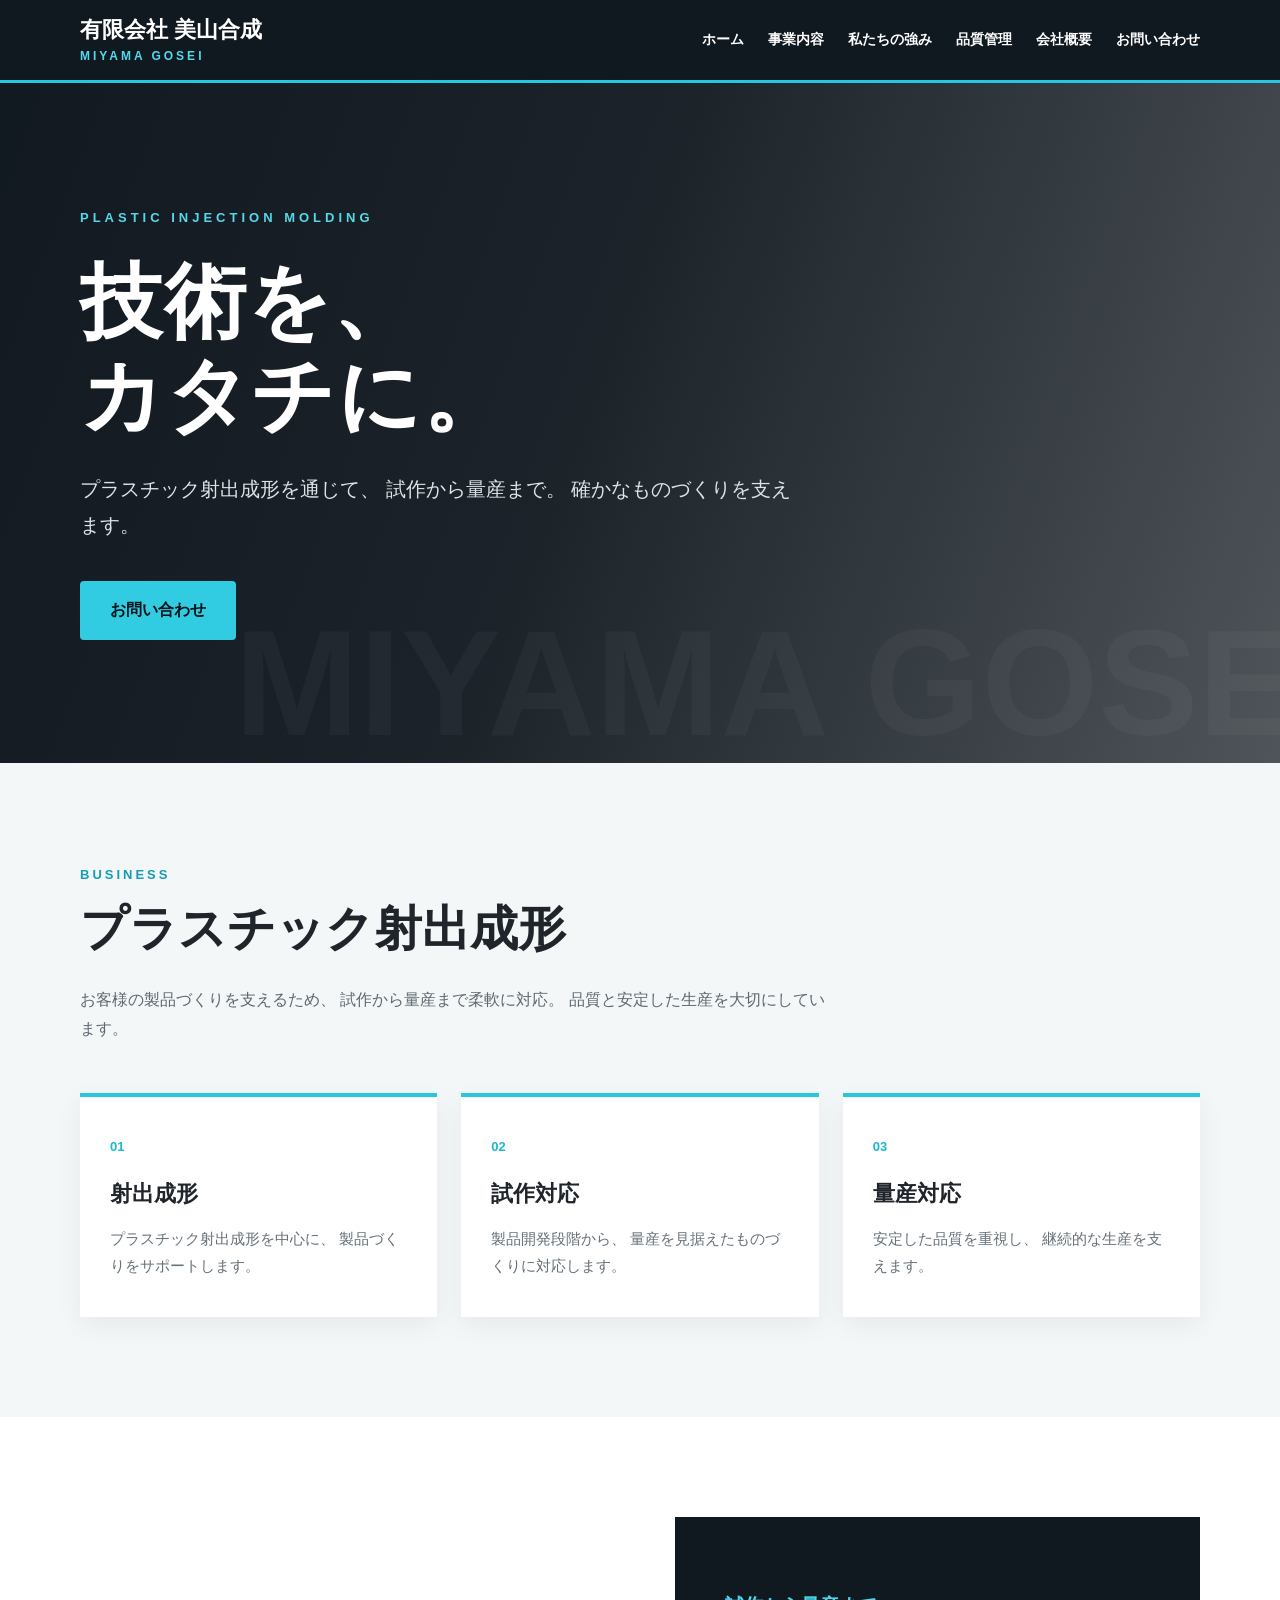
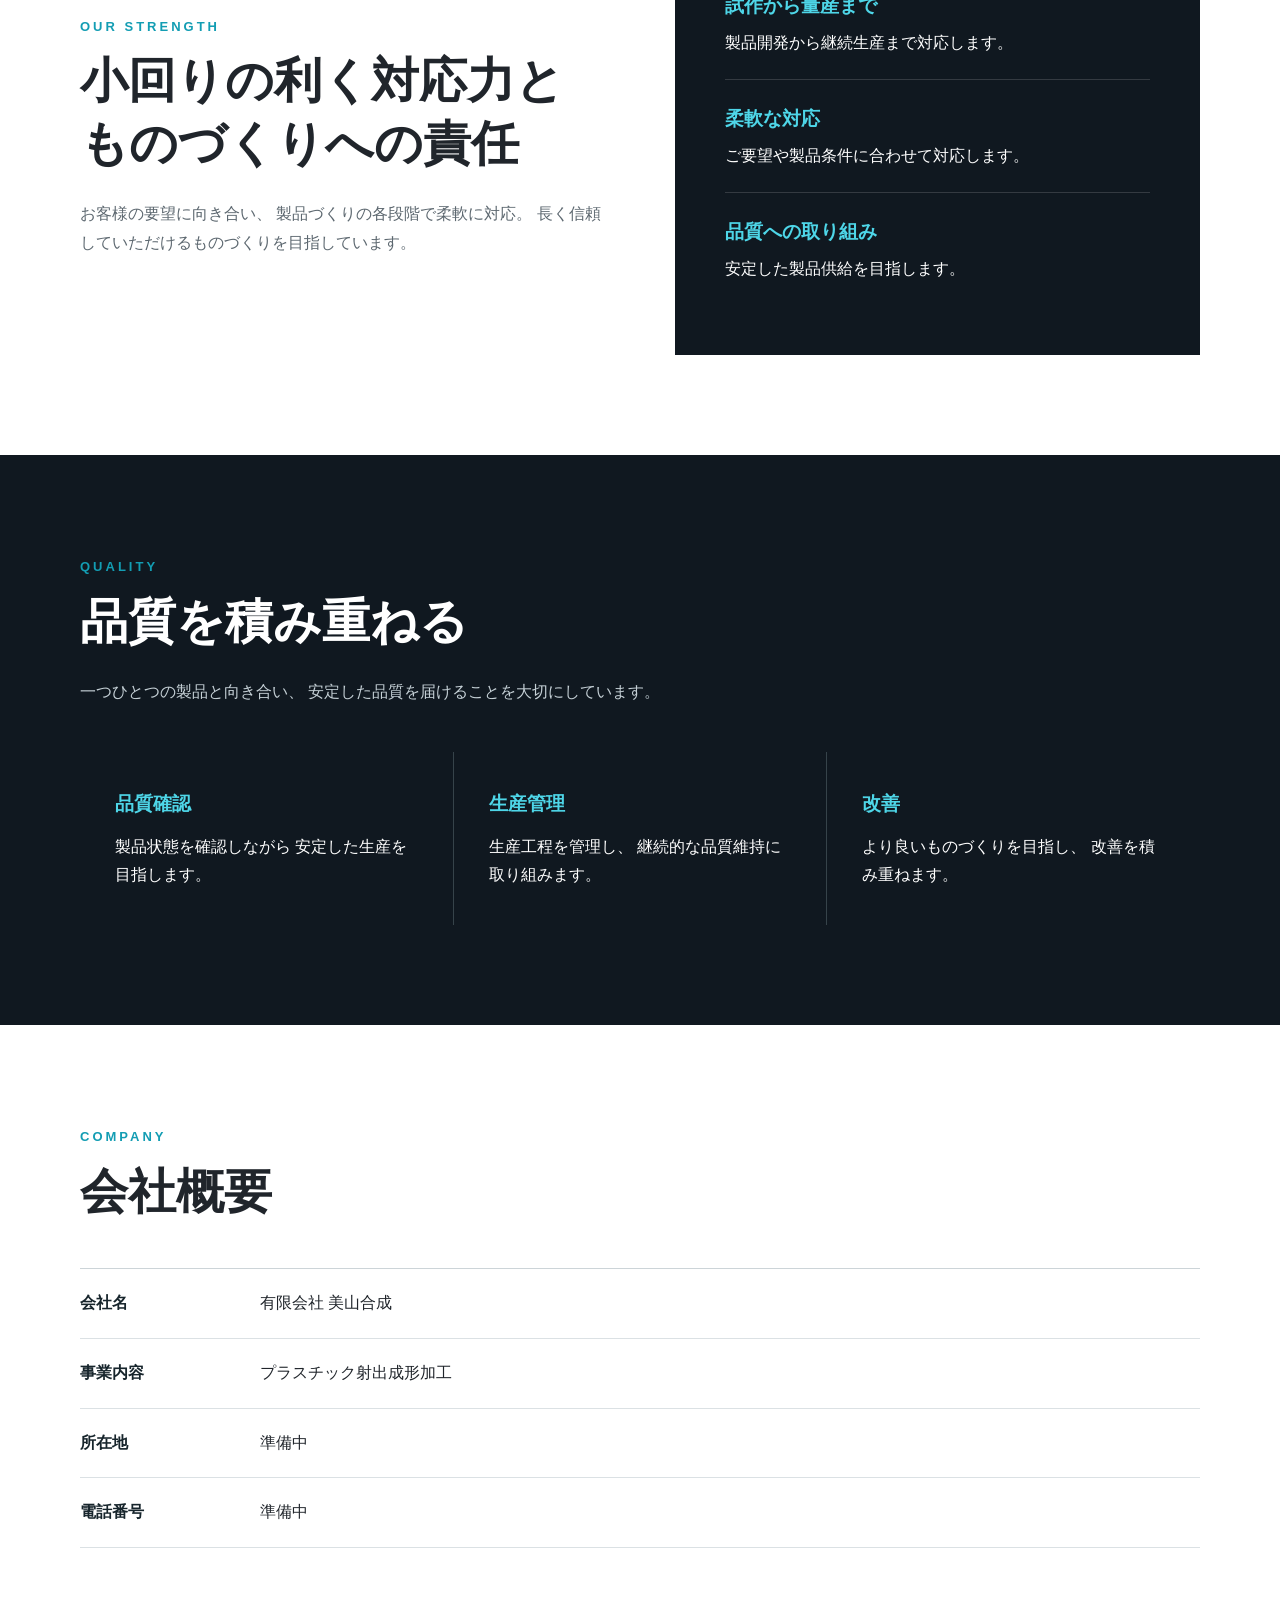
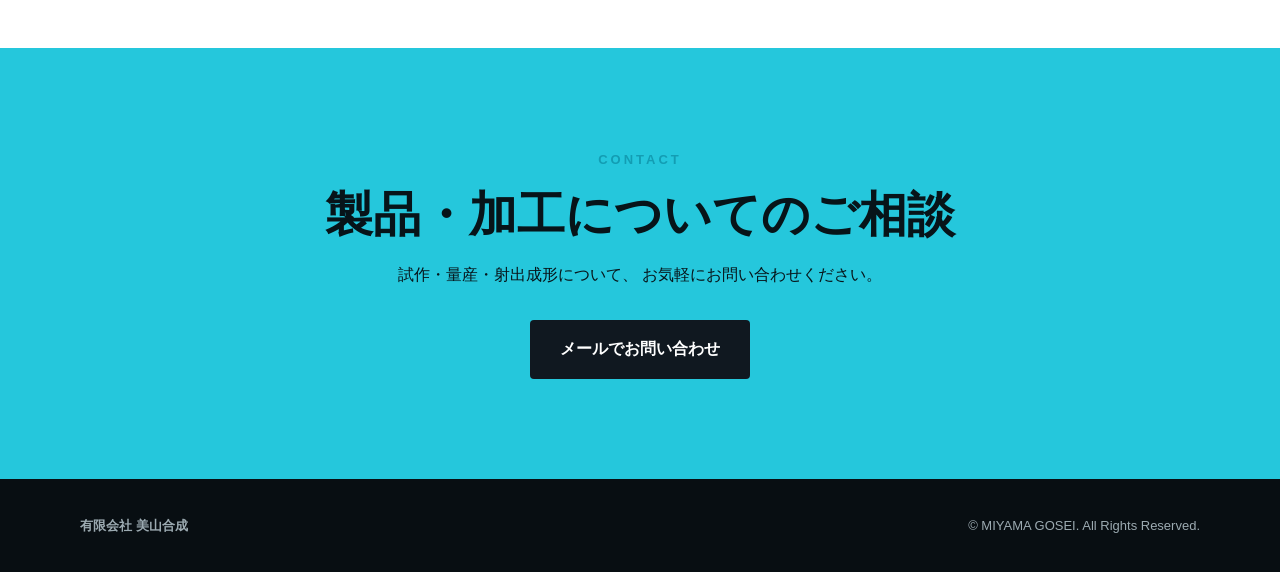
==== index.html @ 45fbe542 "Add initial HTML structure for corporate website This HTML file includes the structure and styling f" ====
<!DOCTYPE html>
<html lang="ja">
<head>
<meta charset="UTF-8">
<meta name="viewport" content="width=device-width, initial-scale=1.0">

<title>有限会社 美山合成｜プラスチック射出成形</title>

<meta name="description" content="有限会社美山合成。プラスチック射出成形加工。試作から量産まで、ものづくりを確かな技術で支えます。">

<style>
*{
  box-sizing:border-box;
  margin:0;
  padding:0;
}

html{
  scroll-behavior:smooth;
}

body{
  font-family:
  -apple-system,
  BlinkMacSystemFont,
  "Segoe UI",
  "Noto Sans JP",
  "Yu Gothic",
  sans-serif;

  background:#ffffff;
  color:#20252b;
  line-height:1.8;
}

a{
  color:inherit;
  text-decoration:none;
}

.container{
  width:min(1120px,90%);
  margin:auto;
}


/* HEADER */

header{
  background:#101820;
  color:white;
  position:sticky;
  top:0;
  z-index:100;
  border-bottom:3px solid #25c8df;
}

.header-inner{
  min-height:80px;
  display:flex;
  align-items:center;
  justify-content:space-between;
  gap:30px;
}

.logo{
  font-weight:800;
  font-size:22px;
  line-height:1.2;
}

.logo span{
  display:block;
  color:#52d9ec;
  font-size:12px;
  letter-spacing:3px;
  margin-top:5px;
}

nav{
  display:flex;
  gap:24px;
  font-size:14px;
  font-weight:700;
}

nav a:hover{
  color:#52d9ec;
}


/* HERO */

.hero{
  min-height:680px;
  background:
  linear-gradient(
    110deg,
    rgba(10,18,25,.97) 0%,
    rgba(10,18,25,.93) 45%,
    rgba(10,18,25,.72) 100%
  );

  color:white;
  display:flex;
  align-items:center;
  overflow:hidden;
  position:relative;
}

.hero::after{
  content:"MIYAMA GOSEI";
  position:absolute;
  right:-60px;
  bottom:-55px;
  font-size:150px;
  font-weight:900;
  color:rgba(255,255,255,.035);
  white-space:nowrap;
}

.hero-content{
  position:relative;
  z-index:2;
  max-width:850px;
}

.eyebrow{
  color:#55d8ea;
  font-weight:800;
  letter-spacing:4px;
  font-size:13px;
  margin-bottom:25px;
}

.hero h1{
  font-size:clamp(42px,7vw,82px);
  line-height:1.15;
  letter-spacing:.02em;
  margin-bottom:28px;
}

.hero-text{
  font-size:20px;
  max-width:720px;
  color:#dbe4e9;
  margin-bottom:38px;
}

.btn{
  display:inline-block;
  padding:15px 30px;
  background:#31cce1;
  color:#071319;
  font-weight:800;
  border-radius:4px;
  transition:.25s;
}

.btn:hover{
  transform:translateY(-3px);
  background:white;
}


/* SECTIONS */

section{
  padding:100px 0;
}

.section-label{
  color:#139db3;
  font-weight:800;
  letter-spacing:3px;
  font-size:13px;
  margin-bottom:12px;
}

.section-title{
  font-size:clamp(30px,4vw,48px);
  line-height:1.3;
  margin-bottom:25px;
}

.section-text{
  max-width:760px;
  color:#5d6870;
}


/* BUSINESS */

.business{
  background:#f4f7f8;
}

.cards{
  margin-top:50px;
  display:grid;
  grid-template-columns:repeat(3,1fr);
  gap:24px;
}

.card{
  background:white;
  padding:38px 30px;
  border-top:4px solid #28c7dc;
  box-shadow:0 8px 25px rgba(0,0,0,.06);
}

.card-number{
  font-size:13px;
  font-weight:900;
  color:#1bb8ce;
  margin-bottom:15px;
}

.card h3{
  font-size:22px;
  margin-bottom:12px;
}

.card p{
  color:#657078;
  font-size:15px;
}


/* STRENGTH */

.strength-grid{
  display:grid;
  grid-template-columns:1fr 1fr;
  gap:70px;
  align-items:center;
}

.strength-box{
  background:#101820;
  color:white;
  padding:50px;
}

.strength-item{
  padding:22px 0;
  border-bottom:1px solid rgba(255,255,255,.15);
}

.strength-item:last-child{
  border-bottom:none;
}

.strength-item strong{
  display:block;
  color:#4ed6e8;
  font-size:19px;
  margin-bottom:5px;
}


/* QUALITY */

.quality{
  background:#101820;
  color:white;
}

.quality .section-text{
  color:#c5d0d6;
}

.quality-grid{
  margin-top:45px;
  display:grid;
  grid-template-columns:repeat(3,1fr);
  gap:1px;
  background:#36434a;
}

.quality-item{
  background:#101820;
  padding:35px;
}

.quality-item h3{
  color:#4ed6e8;
  margin-bottom:12px;
}


/* COMPANY */

.company-table{
  margin-top:45px;
  border-top:1px solid #ccd4d8;
}

.company-row{
  display:grid;
  grid-template-columns:180px 1fr;
  padding:20px 0;
  border-bottom:1px solid #dbe1e4;
}

.company-row strong{
  color:#17252c;
}


/* CONTACT */

.contact{
  background:#25c7dc;
  color:#071419;
  text-align:center;
}

.contact .section-title{
  margin-bottom:15px;
}

.contact p{
  margin-bottom:30px;
}

.contact .btn{
  background:#101820;
  color:white;
}


/* FOOTER */

footer{
  background:#080e12;
  color:#9caab1;
  padding:35px 0;
  font-size:13px;
}

.footer-inner{
  display:flex;
  justify-content:space-between;
  gap:20px;
}


/* MOBILE */

@media(max-width:800px){

  .header-inner{
    min-height:70px;
  }

  nav{
    display:none;
  }

  .hero{
    min-height:620px;
  }

  .hero h1{
    font-size:48px;
  }

  .hero-text{
    font-size:17px;
  }

  section{
    padding:70px 0;
  }

  .cards,
  .quality-grid{
    grid-template-columns:1fr;
  }

  .strength-grid{
    grid-template-columns:1fr;
    gap:35px;
  }

  .strength-box{
    padding:30px;
  }

  .company-row{
    grid-template-columns:1fr;
    gap:5px;
  }

  .footer-inner{
    flex-direction:column;
  }
}
</style>
</head>


<body>

<header>
  <div class="container header-inner">

    <a href="#home" class="logo">
      有限会社 美山合成
      <span>MIYAMA GOSEI</span>
    </a>

    <nav>
      <a href="#home">ホーム</a>
      <a href="#business">事業内容</a>
      <a href="#strength">私たちの強み</a>
      <a href="#quality">品質管理</a>
      <a href="#company">会社概要</a>
      <a href="#contact">お問い合わせ</a>
    </nav>

  </div>
</header>


<main>

<section class="hero" id="home">

  <div class="container">

    <div class="hero-content">

      <div class="eyebrow">
        PLASTIC INJECTION MOLDING
      </div>

      <h1>
        技術を、<br>
        カタチに。
      </h1>

      <p class="hero-text">
        プラスチック射出成形を通じて、
        試作から量産まで。
        確かなものづくりを支えます。
      </p>

      <a class="btn" href="#contact">
        お問い合わせ
      </a>

    </div>

  </div>

</section>


<section id="business" class="business">

<div class="container">

  <div class="section-label">
    BUSINESS
  </div>

  <h2 class="section-title">
    プラスチック射出成形
  </h2>

  <p class="section-text">
    お客様の製品づくりを支えるため、
    試作から量産まで柔軟に対応。
    品質と安定した生産を大切にしています。
  </p>


  <div class="cards">

    <div class="card">
      <div class="card-number">01</div>
      <h3>射出成形</h3>
      <p>
        プラスチック射出成形を中心に、
        製品づくりをサポートします。
      </p>
    </div>

    <div class="card">
      <div class="card-number">02</div>
      <h3>試作対応</h3>
      <p>
        製品開発段階から、
        量産を見据えたものづくりに対応します。
      </p>
    </div>

    <div class="card">
      <div class="card-number">03</div>
      <h3>量産対応</h3>
      <p>
        安定した品質を重視し、
        継続的な生産を支えます。
      </p>
    </div>

  </div>

</div>
</section>


<section id="strength">

<div class="container strength-grid">

  <div>

    <div class="section-label">
      OUR STRENGTH
    </div>

    <h2 class="section-title">
      小回りの利く対応力と<br>
      ものづくりへの責任
    </h2>

    <p class="section-text">
      お客様の要望に向き合い、
      製品づくりの各段階で柔軟に対応。
      長く信頼していただけるものづくりを目指しています。
    </p>

  </div>


  <div class="strength-box">

    <div class="strength-item">
      <strong>試作から量産まで</strong>
      製品開発から継続生産まで対応します。
    </div>

    <div class="strength-item">
      <strong>柔軟な対応</strong>
      ご要望や製品条件に合わせて対応します。
    </div>

    <div class="strength-item">
      <strong>品質への取り組み</strong>
      安定した製品供給を目指します。
    </div>

  </div>

</div>
</section>


<section id="quality" class="quality">

<div class="container">

  <div class="section-label">
    QUALITY
  </div>

  <h2 class="section-title">
    品質を積み重ねる
  </h2>

  <p class="section-text">
    一つひとつの製品と向き合い、
    安定した品質を届けることを大切にしています。
  </p>


  <div class="quality-grid">

    <div class="quality-item">
      <h3>品質確認</h3>
      <p>
        製品状態を確認しながら
        安定した生産を目指します。
      </p>
    </div>

    <div class="quality-item">
      <h3>生産管理</h3>
      <p>
        生産工程を管理し、
        継続的な品質維持に取り組みます。
      </p>
    </div>

    <div class="quality-item">
      <h3>改善</h3>
      <p>
        より良いものづくりを目指し、
        改善を積み重ねます。
      </p>
    </div>

  </div>

</div>
</section>


<section id="company">

<div class="container">

  <div class="section-label">
    COMPANY
  </div>

  <h2 class="section-title">
    会社概要
  </h2>

  <div class="company-table">

    <div class="company-row">
      <strong>会社名</strong>
      <span>有限会社 美山合成</span>
    </div>

    <div class="company-row">
      <strong>事業内容</strong>
      <span>プラスチック射出成形加工</span>
    </div>

    <div class="company-row">
      <strong>所在地</strong>
      <span>準備中</span>
    </div>

    <div class="company-row">
      <strong>電話番号</strong>
      <span>準備中</span>
    </div>

  </div>

</div>
</section>


<section id="contact" class="contact">

<div class="container">

  <div class="section-label">
    CONTACT
  </div>

  <h2 class="section-title">
    製品・加工についてのご相談
  </h2>

  <p>
    試作・量産・射出成形について、
    お気軽にお問い合わせください。
  </p>

  <a class="btn" href="mailto:">
    メールでお問い合わせ
  </a>

</div>

</section>

</main>


<footer>

<div class="container footer-inner">

  <div>
    <strong>有限会社 美山合成</strong>
  </div>

  <div>
    © MIYAMA GOSEI. All Rights Reserved.
  </div>

</div>

</footer>

</body>
</html>
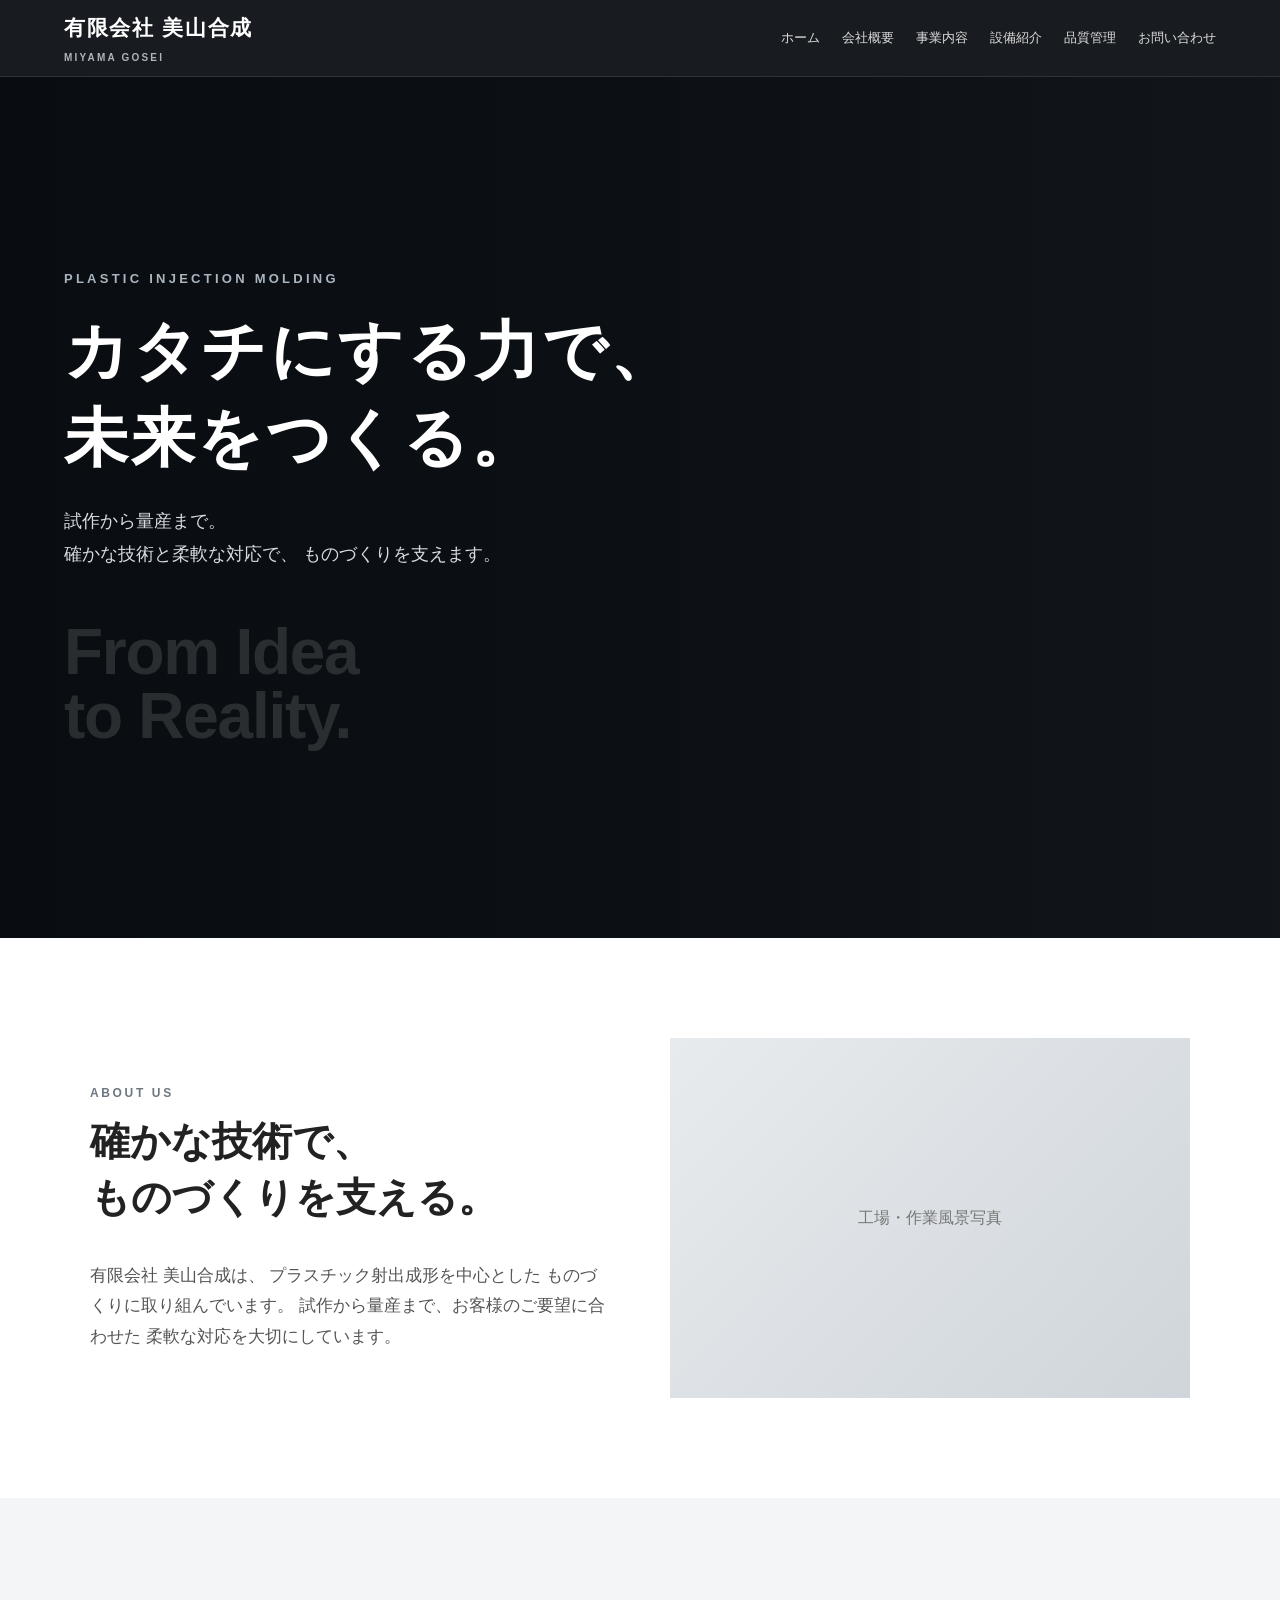
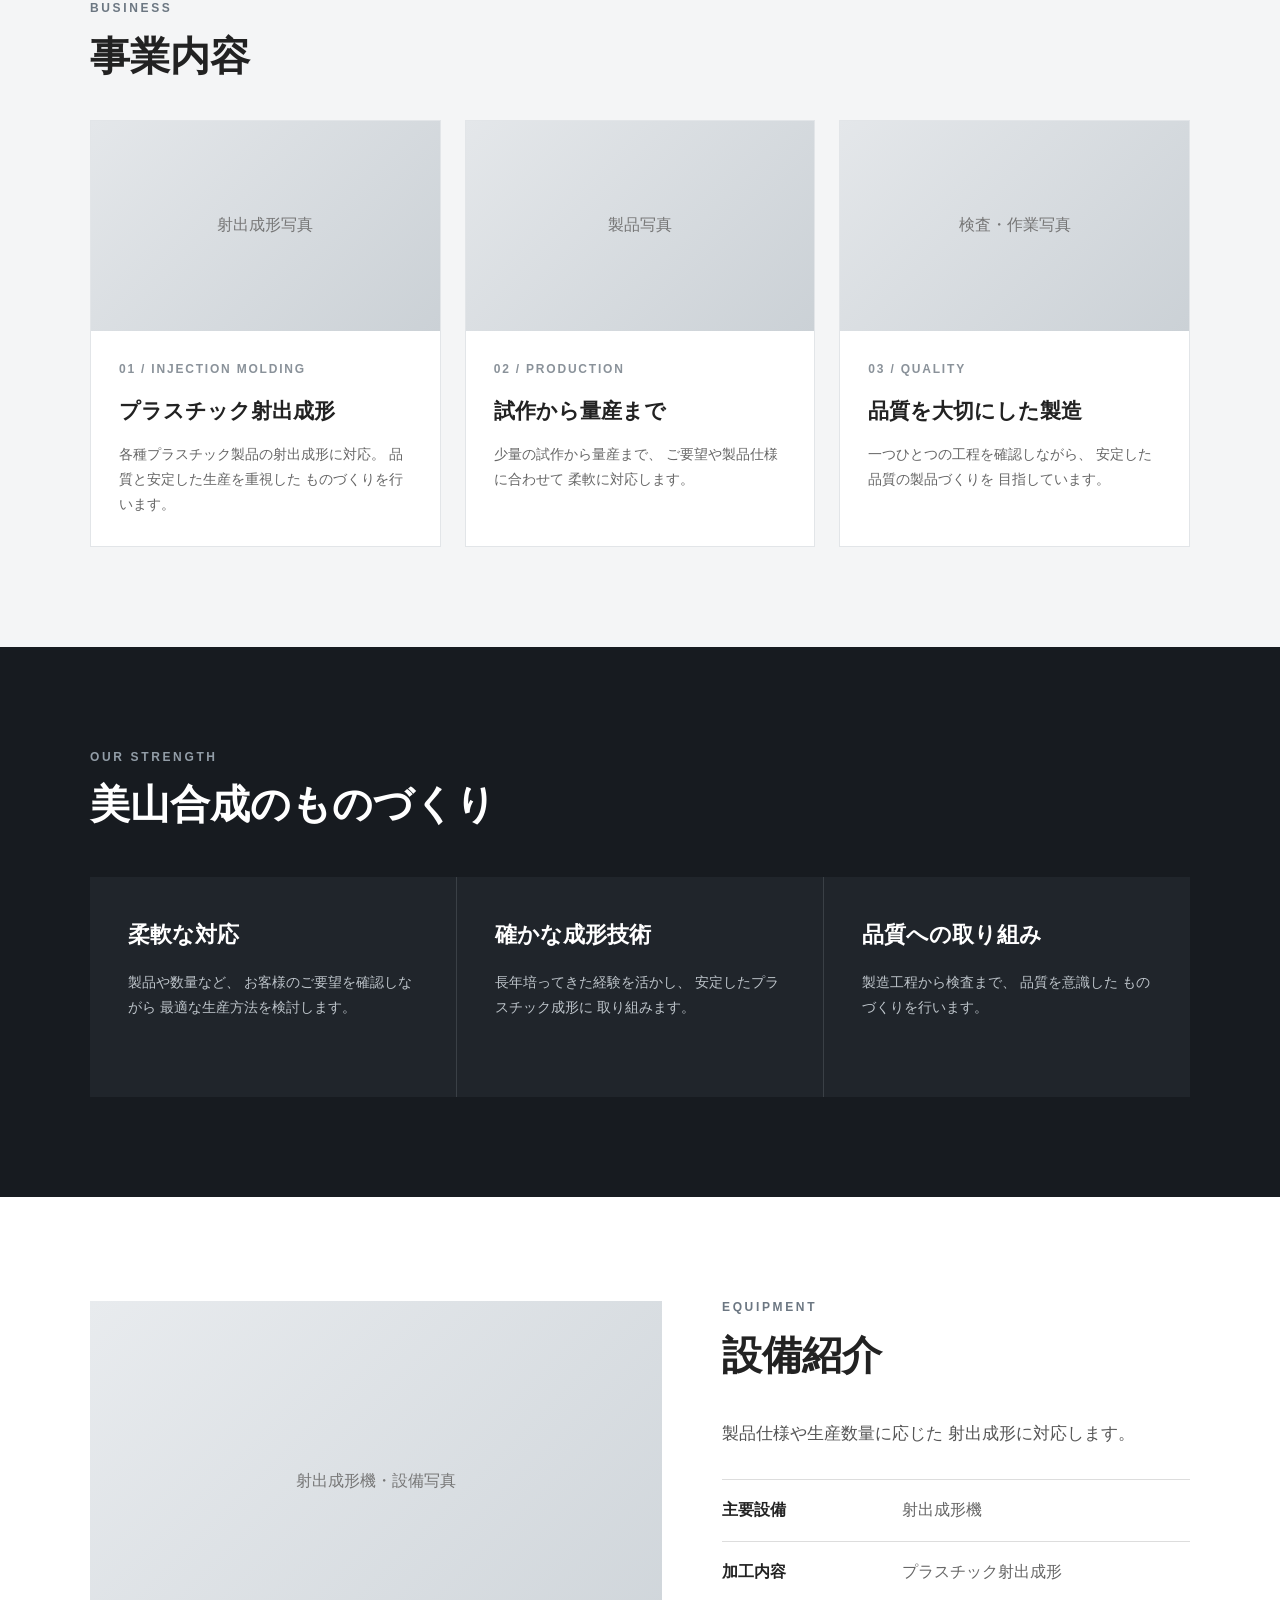
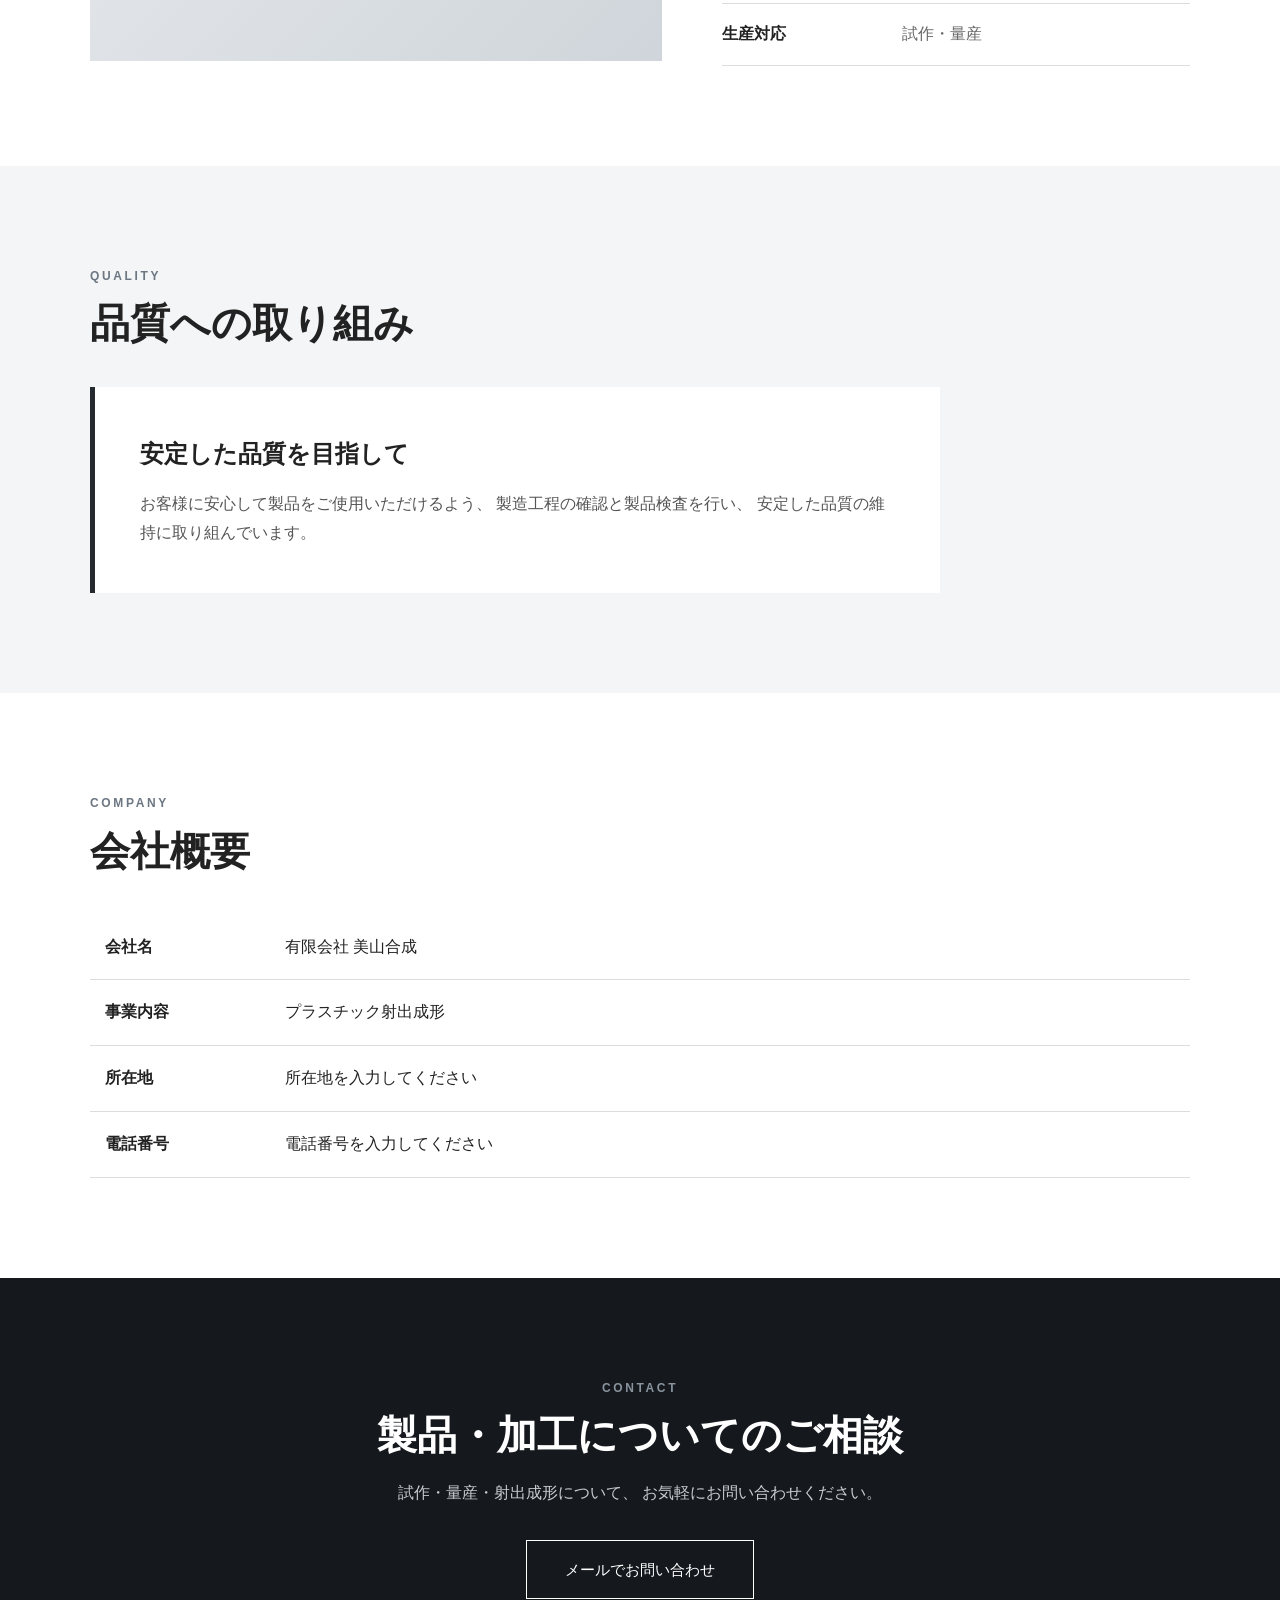
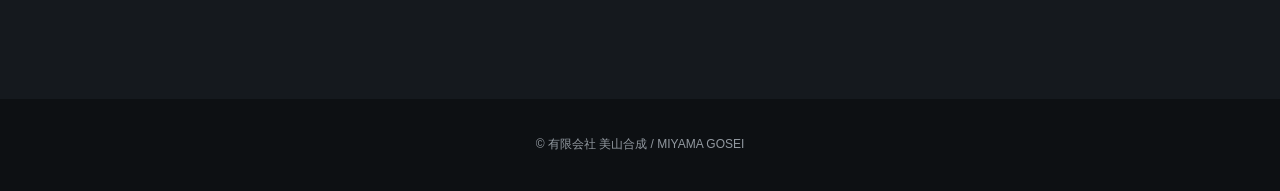
==== commit 900862e4: "Refactor index.html for title and layout improvements Updated title and improved CSS formatting for " ====
--- a/index.html
+++ b/index.html
@@ -4,419 +4,563 @@
 <meta charset="UTF-8">
 <meta name="viewport" content="width=device-width, initial-scale=1.0">
 
-<title>有限会社 美山合成｜プラスチック射出成形</title>
-
-<meta name="description" content="有限会社美山合成。プラスチック射出成形加工。試作から量産まで、ものづくりを確かな技術で支えます。">
+<title>有限会社 美山合成 | プラスチック射出成形</title>
 
 <style>
-*{
-  box-sizing:border-box;
-  margin:0;
-  padding:0;
-}
-
-html{
-  scroll-behavior:smooth;
-}
-
-body{
+* {
+  margin: 0;
+  padding: 0;
+  box-sizing: border-box;
+}
+
+html {
+  scroll-behavior: smooth;
+}
+
+body {
   font-family:
-  -apple-system,
-  BlinkMacSystemFont,
-  "Segoe UI",
-  "Noto Sans JP",
-  "Yu Gothic",
-  sans-serif;
-
-  background:#ffffff;
-  color:#20252b;
-  line-height:1.8;
-}
-
-a{
-  color:inherit;
-  text-decoration:none;
-}
-
-.container{
-  width:min(1120px,90%);
-  margin:auto;
-}
-
-
-/* HEADER */
-
-header{
-  background:#101820;
-  color:white;
-  position:sticky;
-  top:0;
-  z-index:100;
-  border-bottom:3px solid #25c8df;
-}
-
-.header-inner{
-  min-height:80px;
-  display:flex;
-  align-items:center;
-  justify-content:space-between;
-  gap:30px;
-}
-
-.logo{
-  font-weight:800;
-  font-size:22px;
-  line-height:1.2;
-}
-
-.logo span{
-  display:block;
-  color:#52d9ec;
-  font-size:12px;
-  letter-spacing:3px;
-  margin-top:5px;
-}
-
-nav{
-  display:flex;
-  gap:24px;
-  font-size:14px;
-  font-weight:700;
-}
-
-nav a:hover{
-  color:#52d9ec;
-}
-
-
-/* HERO */
-
-.hero{
-  min-height:680px;
+    -apple-system,
+    BlinkMacSystemFont,
+    "Segoe UI",
+    "Noto Sans JP",
+    "Yu Gothic",
+    Meiryo,
+    sans-serif;
+  color: #222;
+  background: #fff;
+  line-height: 1.8;
+}
+
+a {
+  color: inherit;
+  text-decoration: none;
+}
+
+img {
+  display: block;
+  width: 100%;
+  height: auto;
+}
+
+/* =========================
+   HEADER
+========================= */
+
+header {
+  position: sticky;
+  top: 0;
+  z-index: 1000;
+  background: rgba(15, 18, 22, 0.96);
+  color: #fff;
+  border-bottom: 1px solid rgba(255,255,255,0.1);
+}
+
+.header-inner {
+  max-width: 1200px;
+  min-height: 76px;
+  margin: 0 auto;
+  padding: 0 24px;
+  display: flex;
+  align-items: center;
+  justify-content: space-between;
+  gap: 30px;
+}
+
+.logo-main {
+  font-size: 21px;
+  font-weight: 700;
+  letter-spacing: 0.08em;
+}
+
+.logo-sub {
+  display: block;
+  margin-top: 2px;
+  font-size: 10px;
+  color: #aeb5bd;
+  letter-spacing: 0.22em;
+}
+
+nav {
+  display: flex;
+  flex-wrap: wrap;
+  justify-content: flex-end;
+  gap: 22px;
+}
+
+nav a {
+  font-size: 13px;
+  color: #ddd;
+  transition: 0.2s;
+}
+
+nav a:hover {
+  color: #fff;
+}
+
+/* =========================
+   HERO
+========================= */
+
+.hero {
+  min-height: 650px;
+  display: flex;
+  align-items: center;
+  position: relative;
+  overflow: hidden;
+
+  /* 写真をアップしたら下のURLを変更 */
   background:
-  linear-gradient(
-    110deg,
-    rgba(10,18,25,.97) 0%,
-    rgba(10,18,25,.93) 45%,
-    rgba(10,18,25,.72) 100%
-  );
-
-  color:white;
-  display:flex;
-  align-items:center;
-  overflow:hidden;
-  position:relative;
-}
-
-.hero::after{
-  content:"MIYAMA GOSEI";
-  position:absolute;
-  right:-60px;
-  bottom:-55px;
-  font-size:150px;
-  font-weight:900;
-  color:rgba(255,255,255,.035);
-  white-space:nowrap;
-}
-
-.hero-content{
-  position:relative;
-  z-index:2;
-  max-width:850px;
-}
-
-.eyebrow{
-  color:#55d8ea;
-  font-weight:800;
-  letter-spacing:4px;
-  font-size:13px;
-  margin-bottom:25px;
-}
-
-.hero h1{
-  font-size:clamp(42px,7vw,82px);
-  line-height:1.15;
-  letter-spacing:.02em;
-  margin-bottom:28px;
-}
-
-.hero-text{
-  font-size:20px;
-  max-width:720px;
-  color:#dbe4e9;
-  margin-bottom:38px;
-}
-
-.btn{
-  display:inline-block;
-  padding:15px 30px;
-  background:#31cce1;
-  color:#071319;
-  font-weight:800;
-  border-radius:4px;
-  transition:.25s;
-}
-
-.btn:hover{
-  transform:translateY(-3px);
-  background:white;
-}
-
-
-/* SECTIONS */
-
-section{
-  padding:100px 0;
-}
-
-.section-label{
-  color:#139db3;
-  font-weight:800;
-  letter-spacing:3px;
-  font-size:13px;
-  margin-bottom:12px;
-}
-
-.section-title{
-  font-size:clamp(30px,4vw,48px);
-  line-height:1.3;
-  margin-bottom:25px;
-}
-
-.section-text{
-  max-width:760px;
-  color:#5d6870;
-}
-
-
-/* BUSINESS */
-
-.business{
-  background:#f4f7f8;
-}
-
-.cards{
-  margin-top:50px;
-  display:grid;
-  grid-template-columns:repeat(3,1fr);
-  gap:24px;
-}
-
-.card{
-  background:white;
-  padding:38px 30px;
-  border-top:4px solid #28c7dc;
-  box-shadow:0 8px 25px rgba(0,0,0,.06);
-}
-
-.card-number{
-  font-size:13px;
-  font-weight:900;
-  color:#1bb8ce;
-  margin-bottom:15px;
-}
-
-.card h3{
-  font-size:22px;
-  margin-bottom:12px;
-}
-
-.card p{
-  color:#657078;
-  font-size:15px;
-}
-
-
-/* STRENGTH */
-
-.strength-grid{
-  display:grid;
-  grid-template-columns:1fr 1fr;
-  gap:70px;
-  align-items:center;
-}
-
-.strength-box{
-  background:#101820;
-  color:white;
-  padding:50px;
-}
-
-.strength-item{
-  padding:22px 0;
-  border-bottom:1px solid rgba(255,255,255,.15);
-}
-
-.strength-item:last-child{
-  border-bottom:none;
-}
-
-.strength-item strong{
-  display:block;
-  color:#4ed6e8;
-  font-size:19px;
-  margin-bottom:5px;
-}
-
-
-/* QUALITY */
-
-.quality{
-  background:#101820;
-  color:white;
-}
-
-.quality .section-text{
-  color:#c5d0d6;
-}
-
-.quality-grid{
-  margin-top:45px;
-  display:grid;
-  grid-template-columns:repeat(3,1fr);
-  gap:1px;
-  background:#36434a;
-}
-
-.quality-item{
-  background:#101820;
-  padding:35px;
-}
-
-.quality-item h3{
-  color:#4ed6e8;
-  margin-bottom:12px;
-}
-
-
-/* COMPANY */
-
-.company-table{
-  margin-top:45px;
-  border-top:1px solid #ccd4d8;
-}
-
-.company-row{
-  display:grid;
-  grid-template-columns:180px 1fr;
-  padding:20px 0;
-  border-bottom:1px solid #dbe1e4;
-}
-
-.company-row strong{
-  color:#17252c;
-}
-
-
-/* CONTACT */
-
-.contact{
-  background:#25c7dc;
-  color:#071419;
-  text-align:center;
-}
-
-.contact .section-title{
-  margin-bottom:15px;
-}
-
-.contact p{
-  margin-bottom:30px;
-}
-
-.contact .btn{
-  background:#101820;
-  color:white;
-}
-
-
-/* FOOTER */
-
-footer{
-  background:#080e12;
-  color:#9caab1;
-  padding:35px 0;
-  font-size:13px;
-}
-
-.footer-inner{
-  display:flex;
-  justify-content:space-between;
-  gap:20px;
-}
-
-
-/* MOBILE */
-
-@media(max-width:800px){
-
-  .header-inner{
-    min-height:70px;
-  }
-
-  nav{
-    display:none;
-  }
-
-  .hero{
-    min-height:620px;
-  }
-
-  .hero h1{
-    font-size:48px;
-  }
-
-  .hero-text{
-    font-size:17px;
-  }
-
-  section{
-    padding:70px 0;
-  }
-
+    linear-gradient(
+      90deg,
+      rgba(8,12,16,0.92) 0%,
+      rgba(8,12,16,0.74) 50%,
+      rgba(8,12,16,0.40) 100%
+    ),
+    url("factory.jpg");
+
+  background-size: cover;
+  background-position: center;
+  background-color: #171c22;
+}
+
+.hero-inner {
+  width: 100%;
+  max-width: 1200px;
+  margin: 0 auto;
+  padding: 90px 24px;
+  color: #fff;
+}
+
+.hero-label {
+  margin-bottom: 18px;
+  font-size: 13px;
+  font-weight: 600;
+  letter-spacing: 0.25em;
+  color: #aab5c0;
+}
+
+.hero h1 {
+  max-width: 780px;
+  font-size: clamp(38px, 5vw, 64px);
+  line-height: 1.35;
+  letter-spacing: 0.04em;
+}
+
+.hero-text {
+  max-width: 650px;
+  margin-top: 24px;
+  font-size: 18px;
+  color: #d7dce1;
+}
+
+.hero-english {
+  margin-top: 50px;
+  font-size: clamp(34px, 5vw, 72px);
+  line-height: 1;
+  font-weight: 700;
+  letter-spacing: -0.02em;
+  color: rgba(255,255,255,0.13);
+}
+
+/* =========================
+   COMMON
+========================= */
+
+section {
+  padding: 100px 24px;
+}
+
+.container {
+  max-width: 1100px;
+  margin: 0 auto;
+}
+
+.section-label {
+  margin-bottom: 8px;
+  font-size: 12px;
+  font-weight: 700;
+  letter-spacing: 0.22em;
+  color: #6c7782;
+}
+
+.section-title {
+  margin-bottom: 36px;
+  font-size: clamp(28px, 4vw, 40px);
+  line-height: 1.4;
+}
+
+.lead {
+  max-width: 800px;
+  font-size: 17px;
+  color: #555;
+}
+
+/* =========================
+   ABOUT
+========================= */
+
+.about {
+  background: #fff;
+}
+
+.about-grid {
+  display: grid;
+  grid-template-columns: 1fr 1fr;
+  gap: 60px;
+  align-items: center;
+}
+
+.photo {
+  min-height: 360px;
+  overflow: hidden;
+  background: #e9ecef;
+}
+
+.photo img {
+  width: 100%;
+  height: 100%;
+  min-height: 360px;
+  object-fit: cover;
+}
+
+.photo-placeholder {
+  min-height: 360px;
+  display: flex;
+  align-items: center;
+  justify-content: center;
+  padding: 30px;
+  text-align: center;
+  color: #777;
+  background:
+    linear-gradient(135deg, #e8ebee, #cfd5da);
+}
+
+/* =========================
+   BUSINESS
+========================= */
+
+.business {
+  background: #f4f5f6;
+}
+
+.cards {
+  display: grid;
+  grid-template-columns: repeat(3, 1fr);
+  gap: 24px;
+}
+
+.card {
+  background: #fff;
+  border: 1px solid #e2e5e8;
+}
+
+.card-image {
+  height: 210px;
+  overflow: hidden;
+  background: #dfe3e6;
+}
+
+.card-image img {
+  width: 100%;
+  height: 100%;
+  object-fit: cover;
+}
+
+.card-placeholder {
+  height: 210px;
+  display: flex;
+  align-items: center;
+  justify-content: center;
+  color: #777;
+  background:
+    linear-gradient(135deg, #e4e7ea, #cbd1d6);
+}
+
+.card-body {
+  padding: 28px;
+}
+
+.card-number {
+  margin-bottom: 12px;
+  font-size: 12px;
+  font-weight: 700;
+  color: #8a929a;
+  letter-spacing: 0.15em;
+}
+
+.card h3 {
+  margin-bottom: 12px;
+  font-size: 21px;
+}
+
+.card p {
+  font-size: 14px;
+  color: #666;
+}
+
+/* =========================
+   STRENGTH
+========================= */
+
+.strength {
+  color: #fff;
+  background: #171b20;
+}
+
+.strength .section-label {
+  color: #929da7;
+}
+
+.strength-grid {
+  margin-top: 45px;
+  display: grid;
+  grid-template-columns: repeat(3, 1fr);
+  gap: 1px;
+  background: #3a4046;
+}
+
+.strength-item {
+  min-height: 220px;
+  padding: 38px;
+  background: #20252b;
+}
+
+.strength-item strong {
+  display: block;
+  margin-bottom: 15px;
+  font-size: 22px;
+}
+
+.strength-item p {
+  color: #bdc4ca;
+  font-size: 14px;
+}
+
+/* =========================
+   EQUIPMENT
+========================= */
+
+.equipment {
+  background: #fff;
+}
+
+.equipment-grid {
+  display: grid;
+  grid-template-columns: 1.1fr 0.9fr;
+  gap: 60px;
+  align-items: center;
+}
+
+.equipment-list {
+  margin-top: 30px;
+  border-top: 1px solid #ddd;
+}
+
+.equipment-row {
+  padding: 16px 0;
+  border-bottom: 1px solid #ddd;
+  display: grid;
+  grid-template-columns: 160px 1fr;
+  gap: 20px;
+}
+
+.equipment-row dt {
+  font-weight: 700;
+}
+
+.equipment-row dd {
+  color: #666;
+}
+
+/* =========================
+   QUALITY
+========================= */
+
+.quality {
+  background: #f4f5f6;
+}
+
+.quality-box {
+  max-width: 850px;
+  padding: 45px;
+  background: #fff;
+  border-left: 5px solid #242a30;
+}
+
+.quality-box h3 {
+  margin-bottom: 15px;
+  font-size: 24px;
+}
+
+.quality-box p {
+  color: #555;
+}
+
+/* =========================
+   COMPANY
+========================= */
+
+.company-table {
+  width: 100%;
+  border-collapse: collapse;
+}
+
+.company-table th,
+.company-table td {
+  padding: 18px 15px;
+  border-bottom: 1px solid #ddd;
+  text-align: left;
+  vertical-align: top;
+}
+
+.company-table th {
+  width: 180px;
+  font-weight: 700;
+}
+
+/* =========================
+   CONTACT
+========================= */
+
+.contact {
+  text-align: center;
+  color: #fff;
+  background: #15191e;
+}
+
+.contact .section-label {
+  color: #89949e;
+}
+
+.contact .section-title {
+  margin-bottom: 16px;
+}
+
+.contact p {
+  color: #c6ccd1;
+}
+
+.btn {
+  display: inline-block;
+  margin-top: 32px;
+  padding: 15px 38px;
+  border: 1px solid #fff;
+  font-size: 15px;
+  transition: 0.25s;
+}
+
+.btn:hover {
+  color: #111;
+  background: #fff;
+}
+
+/* =========================
+   FOOTER
+========================= */
+
+footer {
+  padding: 35px 24px;
+  text-align: center;
+  color: #9299a0;
+  background: #0d1013;
+  font-size: 12px;
+}
+
+/* =========================
+   MOBILE
+========================= */
+
+@media (max-width: 800px) {
+
+  .header-inner {
+    min-height: 68px;
+  }
+
+  nav {
+    display: none;
+  }
+
+  .logo-main {
+    font-size: 18px;
+  }
+
+  .hero {
+    min-height: 570px;
+  }
+
+  .hero-inner {
+    padding: 70px 22px;
+  }
+
+  .hero h1 {
+    font-size: 38px;
+  }
+
+  .hero-text {
+    font-size: 16px;
+  }
+
+  .hero-english {
+    margin-top: 40px;
+    font-size: 42px;
+  }
+
+  section {
+    padding: 70px 22px;
+  }
+
+  .about-grid,
+  .equipment-grid,
   .cards,
-  .quality-grid{
-    grid-template-columns:1fr;
-  }
-
-  .strength-grid{
-    grid-template-columns:1fr;
-    gap:35px;
-  }
-
-  .strength-box{
-    padding:30px;
-  }
-
-  .company-row{
-    grid-template-columns:1fr;
-    gap:5px;
-  }
-
-  .footer-inner{
-    flex-direction:column;
+  .strength-grid {
+    grid-template-columns: 1fr;
+  }
+
+  .about-grid,
+  .equipment-grid {
+    gap: 35px;
+  }
+
+  .photo,
+  .photo-placeholder {
+    min-height: 260px;
+  }
+
+  .photo img {
+    min-height: 260px;
+  }
+
+  .company-table th {
+    width: 110px;
+  }
+
+  .company-table th,
+  .company-table td {
+    padding: 14px 8px;
+    font-size: 14px;
   }
 }
 </style>
 </head>
 
-
 <body>
 
 <header>
-  <div class="container header-inner">
-
-    <a href="#home" class="logo">
-      有限会社 美山合成
-      <span>MIYAMA GOSEI</span>
+  <div class="header-inner">
+
+    <a href="#home">
+      <div class="logo-main">
+        有限会社 美山合成
+        <span class="logo-sub">MIYAMA GOSEI</span>
+      </div>
     </a>
 
     <nav>
       <a href="#home">ホーム</a>
+      <a href="#about">会社概要</a>
       <a href="#business">事業内容</a>
-      <a href="#strength">私たちの強み</a>
+      <a href="#equipment">設備紹介</a>
       <a href="#quality">品質管理</a>
-      <a href="#company">会社概要</a>
       <a href="#contact">お問い合わせ</a>
     </nav>
 
@@ -426,30 +570,81 @@
 
 <main>
 
+<!-- HERO -->
+
 <section class="hero" id="home">
 
+  <div class="hero-inner">
+
+    <div class="hero-label">
+      PLASTIC INJECTION MOLDING
+    </div>
+
+    <h1>
+      カタチにする力で、<br>
+      未来をつくる。
+    </h1>
+
+    <p class="hero-text">
+      試作から量産まで。<br>
+      確かな技術と柔軟な対応で、
+      ものづくりを支えます。
+    </p>
+
+    <div class="hero-english">
+      From Idea<br>
+      to Reality.
+    </div>
+
+  </div>
+
+</section>
+
+
+<!-- ABOUT -->
+
+<section class="about" id="about">
+
   <div class="container">
 
-    <div class="hero-content">
-
-      <div class="eyebrow">
-        PLASTIC INJECTION MOLDING
+    <div class="about-grid">
+
+      <div>
+
+        <div class="section-label">
+          ABOUT US
+        </div>
+
+        <h2 class="section-title">
+          確かな技術で、<br>
+          ものづくりを支える。
+        </h2>
+
+        <p class="lead">
+          有限会社 美山合成は、
+          プラスチック射出成形を中心とした
+          ものづくりに取り組んでいます。
+          試作から量産まで、お客様のご要望に合わせた
+          柔軟な対応を大切にしています。
+        </p>
+
       </div>
 
-      <h1>
-        技術を、<br>
-        カタチに。
-      </h1>
-
-      <p class="hero-text">
-        プラスチック射出成形を通じて、
-        試作から量産まで。
-        確かなものづくりを支えます。
-      </p>
-
-      <a class="btn" href="#contact">
-        お問い合わせ
-      </a>
+      <div class="photo">
+
+        <!--
+        写真をアップロードしたら
+        下のコメントを外して使用できます。
+
+        <img src="factory-inside.jpg"
+             alt="美山合成 工場内">
+        -->
+
+        <div class="photo-placeholder">
+          工場・作業風景写真
+        </div>
+
+      </div>
 
     </div>
 
@@ -458,239 +653,356 @@
 </section>
 
 
-<section id="business" class="business">
-
-<div class="container">
-
-  <div class="section-label">
-    BUSINESS
+<!-- BUSINESS -->
+
+<section class="business" id="business">
+
+  <div class="container">
+
+    <div class="section-label">
+      BUSINESS
+    </div>
+
+    <h2 class="section-title">
+      事業内容
+    </h2>
+
+    <div class="cards">
+
+      <article class="card">
+
+        <div class="card-image">
+          <div class="card-placeholder">
+            射出成形写真
+          </div>
+        </div>
+
+        <div class="card-body">
+
+          <div class="card-number">
+            01 / INJECTION MOLDING
+          </div>
+
+          <h3>
+            プラスチック射出成形
+          </h3>
+
+          <p>
+            各種プラスチック製品の射出成形に対応。
+            品質と安定した生産を重視した
+            ものづくりを行います。
+          </p>
+
+        </div>
+
+      </article>
+
+
+      <article class="card">
+
+        <div class="card-image">
+          <div class="card-placeholder">
+            製品写真
+          </div>
+        </div>
+
+        <div class="card-body">
+
+          <div class="card-number">
+            02 / PRODUCTION
+          </div>
+
+          <h3>
+            試作から量産まで
+          </h3>
+
+          <p>
+            少量の試作から量産まで、
+            ご要望や製品仕様に合わせて
+            柔軟に対応します。
+          </p>
+
+        </div>
+
+      </article>
+
+
+      <article class="card">
+
+        <div class="card-image">
+          <div class="card-placeholder">
+            検査・作業写真
+          </div>
+        </div>
+
+        <div class="card-body">
+
+          <div class="card-number">
+            03 / QUALITY
+          </div>
+
+          <h3>
+            品質を大切にした製造
+          </h3>
+
+          <p>
+            一つひとつの工程を確認しながら、
+            安定した品質の製品づくりを
+            目指しています。
+          </p>
+
+        </div>
+
+      </article>
+
+    </div>
+
   </div>
 
-  <h2 class="section-title">
-    プラスチック射出成形
-  </h2>
-
-  <p class="section-text">
-    お客様の製品づくりを支えるため、
-    試作から量産まで柔軟に対応。
-    品質と安定した生産を大切にしています。
-  </p>
-
-
-  <div class="cards">
-
-    <div class="card">
-      <div class="card-number">01</div>
-      <h3>射出成形</h3>
-      <p>
-        プラスチック射出成形を中心に、
-        製品づくりをサポートします。
-      </p>
-    </div>
-
-    <div class="card">
-      <div class="card-number">02</div>
-      <h3>試作対応</h3>
-      <p>
-        製品開発段階から、
-        量産を見据えたものづくりに対応します。
-      </p>
-    </div>
-
-    <div class="card">
-      <div class="card-number">03</div>
-      <h3>量産対応</h3>
-      <p>
-        安定した品質を重視し、
-        継続的な生産を支えます。
-      </p>
-    </div>
-
-  </div>
-
-</div>
 </section>
 
 
-<section id="strength">
-
-<div class="container strength-grid">
-
-  <div>
+<!-- STRENGTH -->
+
+<section class="strength">
+
+  <div class="container">
 
     <div class="section-label">
       OUR STRENGTH
     </div>
 
     <h2 class="section-title">
-      小回りの利く対応力と<br>
-      ものづくりへの責任
+      美山合成のものづくり
     </h2>
 
-    <p class="section-text">
-      お客様の要望に向き合い、
-      製品づくりの各段階で柔軟に対応。
-      長く信頼していただけるものづくりを目指しています。
+    <div class="strength-grid">
+
+      <div class="strength-item">
+
+        <strong>
+          柔軟な対応
+        </strong>
+
+        <p>
+          製品や数量など、
+          お客様のご要望を確認しながら
+          最適な生産方法を検討します。
+        </p>
+
+      </div>
+
+      <div class="strength-item">
+
+        <strong>
+          確かな成形技術
+        </strong>
+
+        <p>
+          長年培ってきた経験を活かし、
+          安定したプラスチック成形に
+          取り組みます。
+        </p>
+
+      </div>
+
+      <div class="strength-item">
+
+        <strong>
+          品質への取り組み
+        </strong>
+
+        <p>
+          製造工程から検査まで、
+          品質を意識した
+          ものづくりを行います。
+        </p>
+
+      </div>
+
+    </div>
+
+  </div>
+
+</section>
+
+
+<!-- EQUIPMENT -->
+
+<section class="equipment" id="equipment">
+
+  <div class="container">
+
+    <div class="equipment-grid">
+
+      <div class="photo">
+
+        <!--
+        設備写真を入れる場合
+
+        <img src="machine.jpg"
+             alt="射出成形設備">
+        -->
+
+        <div class="photo-placeholder">
+          射出成形機・設備写真
+        </div>
+
+      </div>
+
+
+      <div>
+
+        <div class="section-label">
+          EQUIPMENT
+        </div>
+
+        <h2 class="section-title">
+          設備紹介
+        </h2>
+
+        <p class="lead">
+          製品仕様や生産数量に応じた
+          射出成形に対応します。
+        </p>
+
+        <dl class="equipment-list">
+
+          <div class="equipment-row">
+            <dt>主要設備</dt>
+            <dd>射出成形機</dd>
+          </div>
+
+          <div class="equipment-row">
+            <dt>加工内容</dt>
+            <dd>プラスチック射出成形</dd>
+          </div>
+
+          <div class="equipment-row">
+            <dt>生産対応</dt>
+            <dd>試作・量産</dd>
+          </div>
+
+        </dl>
+
+      </div>
+
+    </div>
+
+  </div>
+
+</section>
+
+
+<!-- QUALITY -->
+
+<section class="quality" id="quality">
+
+  <div class="container">
+
+    <div class="section-label">
+      QUALITY
+    </div>
+
+    <h2 class="section-title">
+      品質への取り組み
+    </h2>
+
+    <div class="quality-box">
+
+      <h3>
+        安定した品質を目指して
+      </h3>
+
+      <p>
+        お客様に安心して製品をご使用いただけるよう、
+        製造工程の確認と製品検査を行い、
+        安定した品質の維持に取り組んでいます。
+      </p>
+
+    </div>
+
+  </div>
+
+</section>
+
+
+<!-- COMPANY -->
+
+<section id="company">
+
+  <div class="container">
+
+    <div class="section-label">
+      COMPANY
+    </div>
+
+    <h2 class="section-title">
+      会社概要
+    </h2>
+
+    <table class="company-table">
+
+      <tr>
+        <th>会社名</th>
+        <td>有限会社 美山合成</td>
+      </tr>
+
+      <tr>
+        <th>事業内容</th>
+        <td>プラスチック射出成形</td>
+      </tr>
+
+      <tr>
+        <th>所在地</th>
+        <td>所在地を入力してください</td>
+      </tr>
+
+      <tr>
+        <th>電話番号</th>
+        <td>電話番号を入力してください</td>
+      </tr>
+
+    </table>
+
+  </div>
+
+</section>
+
+
+<!-- CONTACT -->
+
+<section class="contact" id="contact">
+
+  <div class="container">
+
+    <div class="section-label">
+      CONTACT
+    </div>
+
+    <h2 class="section-title">
+      製品・加工についてのご相談
+    </h2>
+
+    <p>
+      試作・量産・射出成形について、
+      お気軽にお問い合わせください。
     </p>
 
+    <!-- メールアドレス確定後 mailto: の後ろに入れる -->
+    <a class="btn" href="mailto:">
+      メールでお問い合わせ
+    </a>
+
   </div>
 
-
-  <div class="strength-box">
-
-    <div class="strength-item">
-      <strong>試作から量産まで</strong>
-      製品開発から継続生産まで対応します。
-    </div>
-
-    <div class="strength-item">
-      <strong>柔軟な対応</strong>
-      ご要望や製品条件に合わせて対応します。
-    </div>
-
-    <div class="strength-item">
-      <strong>品質への取り組み</strong>
-      安定した製品供給を目指します。
-    </div>
-
-  </div>
-
-</div>
 </section>
 
-
-<section id="quality" class="quality">
-
-<div class="container">
-
-  <div class="section-label">
-    QUALITY
-  </div>
-
-  <h2 class="section-title">
-    品質を積み重ねる
-  </h2>
-
-  <p class="section-text">
-    一つひとつの製品と向き合い、
-    安定した品質を届けることを大切にしています。
-  </p>
-
-
-  <div class="quality-grid">
-
-    <div class="quality-item">
-      <h3>品質確認</h3>
-      <p>
-        製品状態を確認しながら
-        安定した生産を目指します。
-      </p>
-    </div>
-
-    <div class="quality-item">
-      <h3>生産管理</h3>
-      <p>
-        生産工程を管理し、
-        継続的な品質維持に取り組みます。
-      </p>
-    </div>
-
-    <div class="quality-item">
-      <h3>改善</h3>
-      <p>
-        より良いものづくりを目指し、
-        改善を積み重ねます。
-      </p>
-    </div>
-
-  </div>
-
-</div>
-</section>
-
-
-<section id="company">
-
-<div class="container">
-
-  <div class="section-label">
-    COMPANY
-  </div>
-
-  <h2 class="section-title">
-    会社概要
-  </h2>
-
-  <div class="company-table">
-
-    <div class="company-row">
-      <strong>会社名</strong>
-      <span>有限会社 美山合成</span>
-    </div>
-
-    <div class="company-row">
-      <strong>事業内容</strong>
-      <span>プラスチック射出成形加工</span>
-    </div>
-
-    <div class="company-row">
-      <strong>所在地</strong>
-      <span>準備中</span>
-    </div>
-
-    <div class="company-row">
-      <strong>電話番号</strong>
-      <span>準備中</span>
-    </div>
-
-  </div>
-
-</div>
-</section>
-
-
-<section id="contact" class="contact">
-
-<div class="container">
-
-  <div class="section-label">
-    CONTACT
-  </div>
-
-  <h2 class="section-title">
-    製品・加工についてのご相談
-  </h2>
-
-  <p>
-    試作・量産・射出成形について、
-    お気軽にお問い合わせください。
-  </p>
-
-  <a class="btn" href="mailto:">
-    メールでお問い合わせ
-  </a>
-
-</div>
-
-</section>
-
 </main>
 
 
 <footer>
-
-<div class="container footer-inner">
-
-  <div>
-    <strong>有限会社 美山合成</strong>
-  </div>
-
-  <div>
-    © MIYAMA GOSEI. All Rights Reserved.
-  </div>
-
-</div>
-
+  © 有限会社 美山合成 / MIYAMA GOSEI
 </footer>
 
 </body>
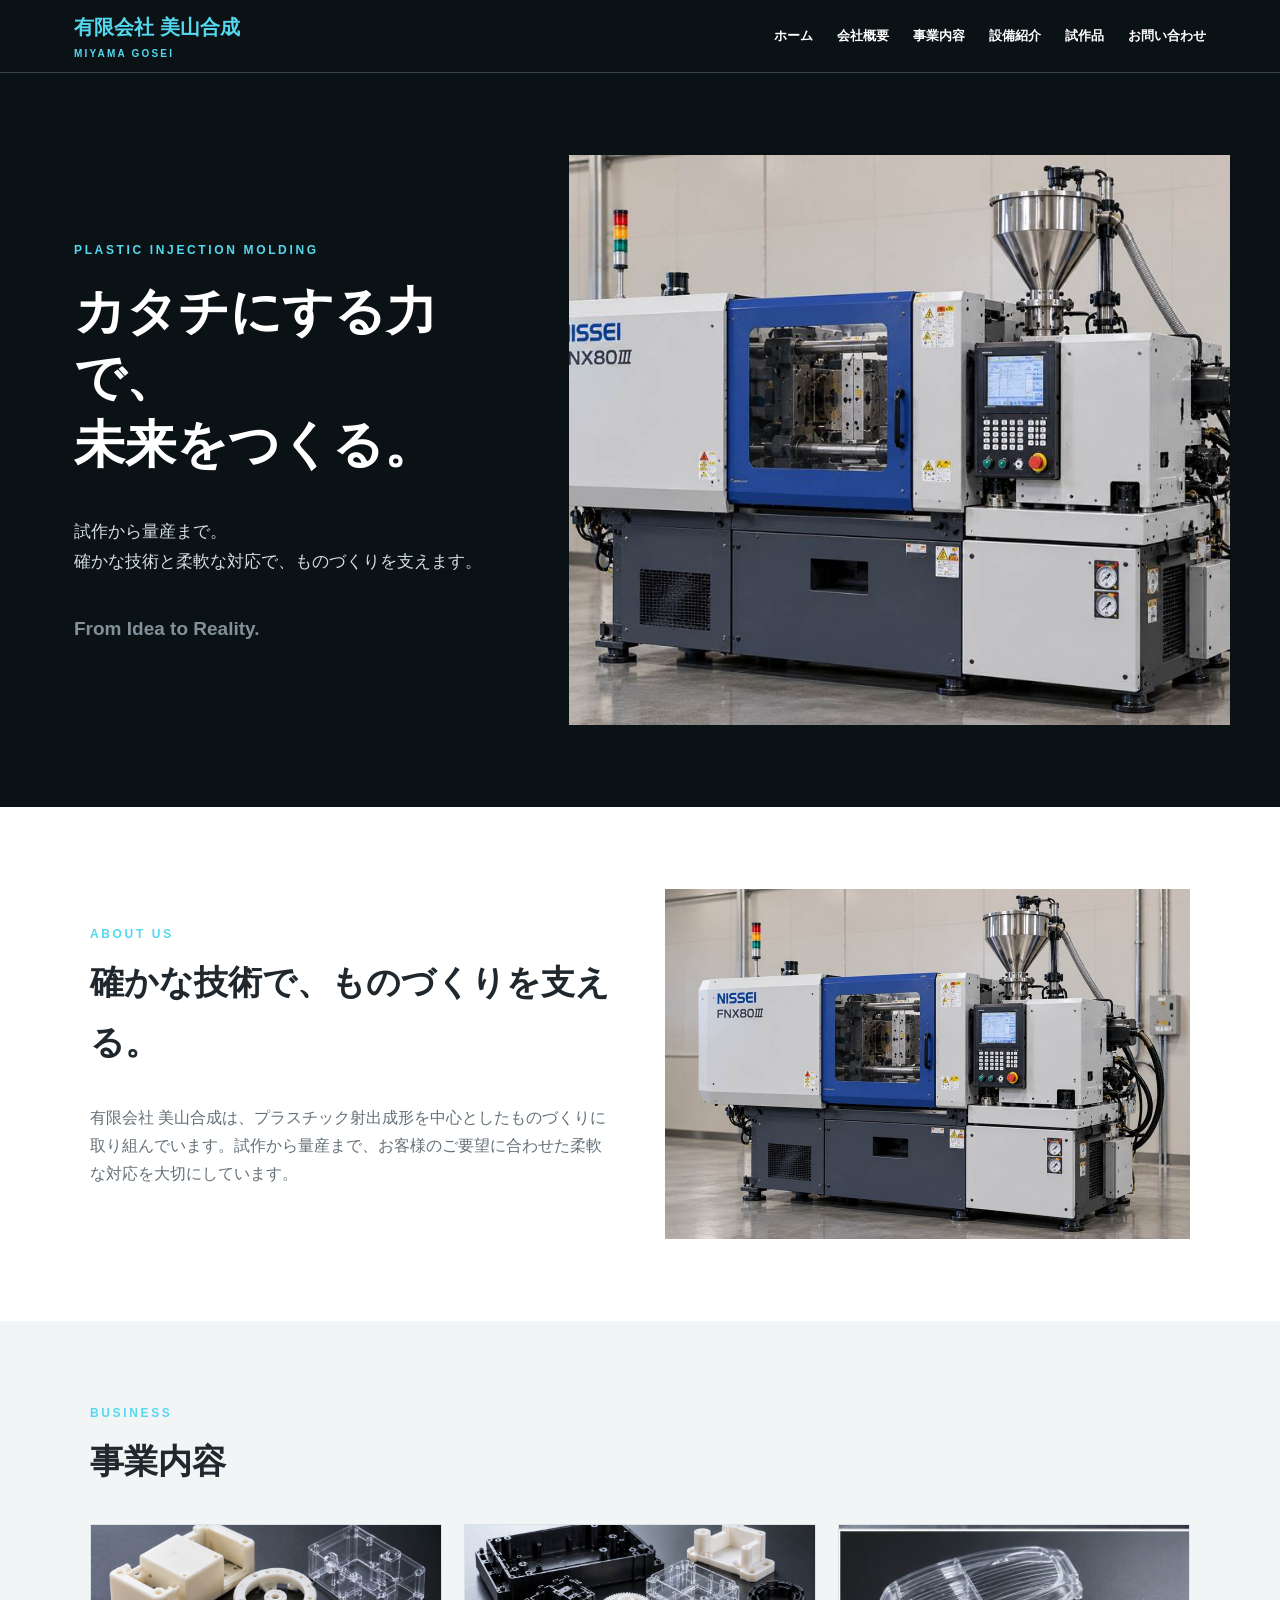
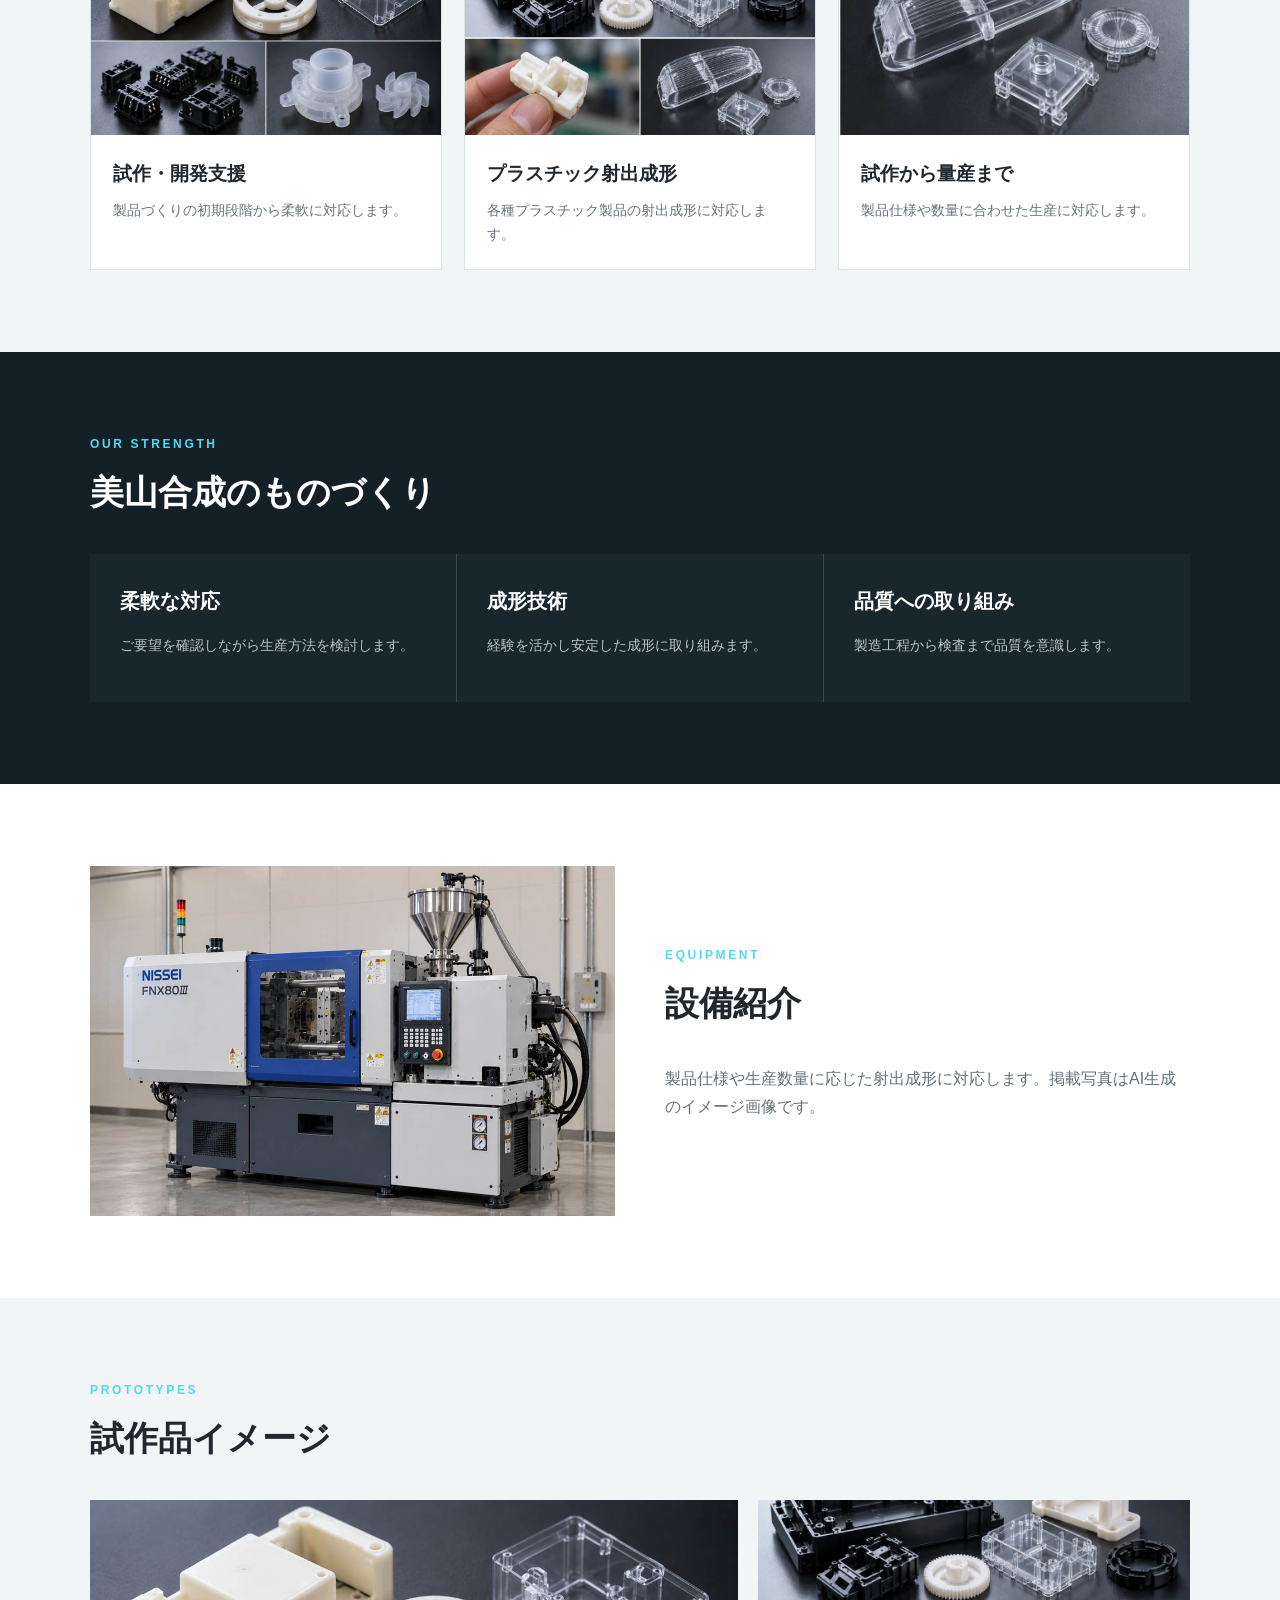
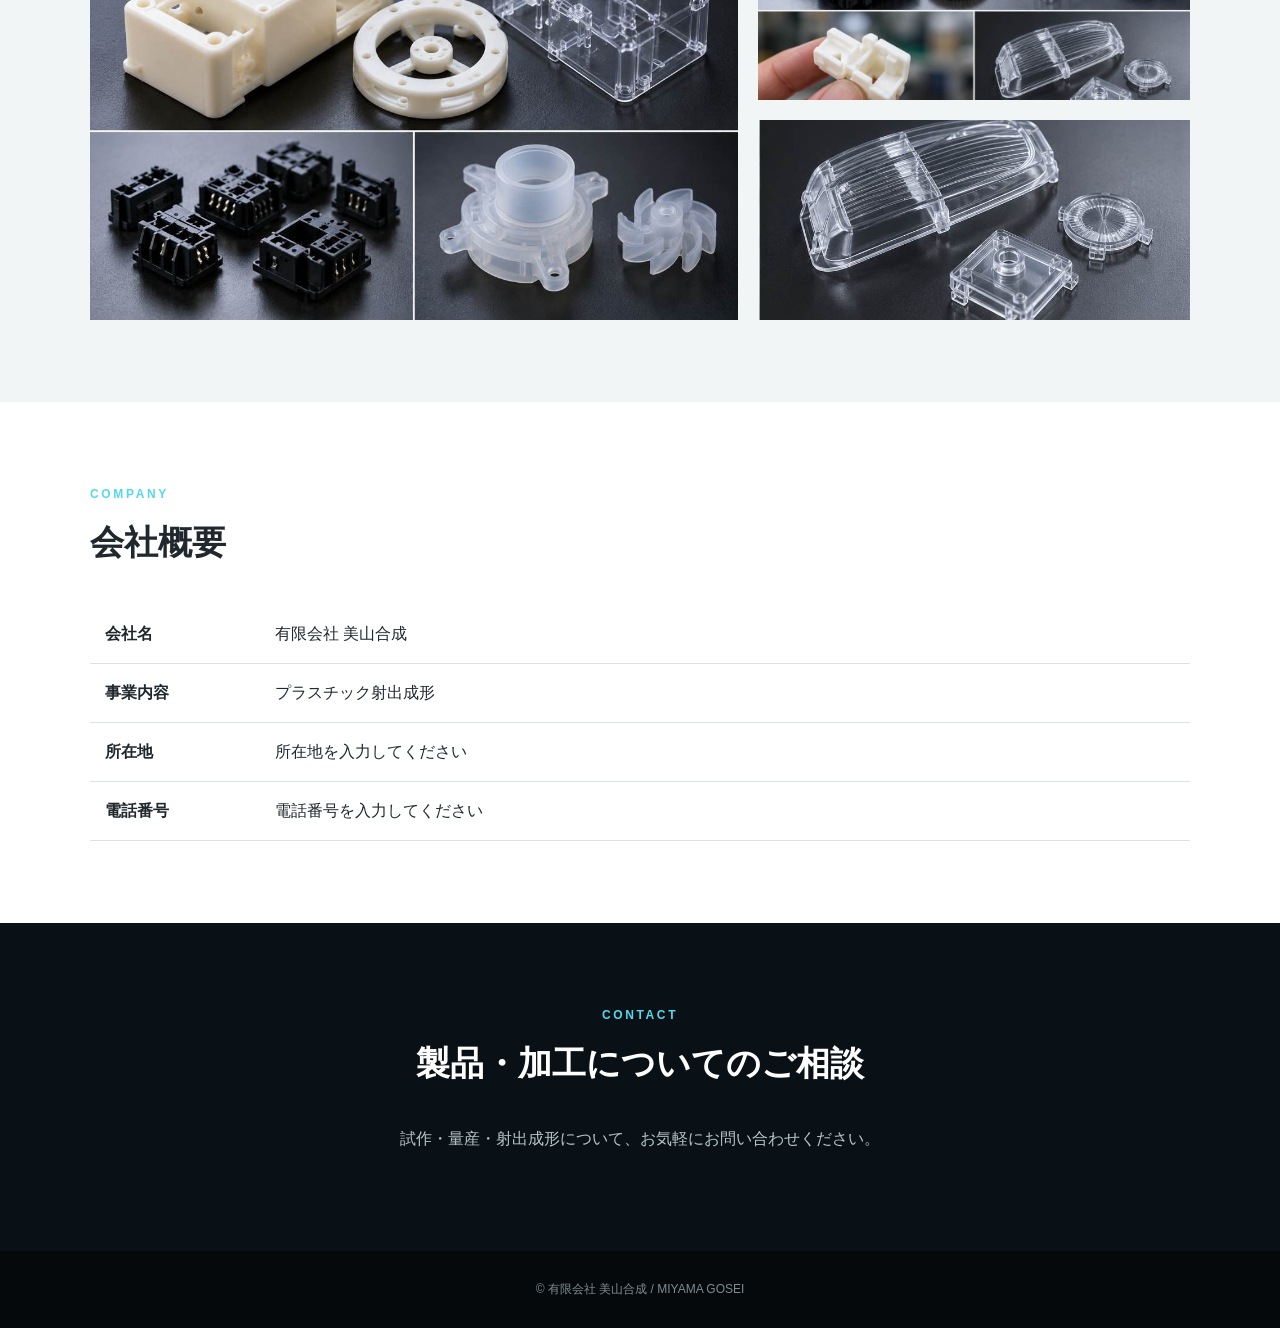
==== commit 85fc6f45: "Update index.html" ====
--- a/index.html
+++ b/index.html
@@ -2,1008 +2,34 @@
 <html lang="ja">
 <head>
 <meta charset="UTF-8">
-<meta name="viewport" content="width=device-width, initial-scale=1.0">
-
+<meta name="viewport" content="width=device-width,initial-scale=1.0">
 <title>有限会社 美山合成 | プラスチック射出成形</title>
-
 <style>
-* {
-  margin: 0;
-  padding: 0;
-  box-sizing: border-box;
-}
-
-html {
-  scroll-behavior: smooth;
-}
-
-body {
-  font-family:
-    -apple-system,
-    BlinkMacSystemFont,
-    "Segoe UI",
-    "Noto Sans JP",
-    "Yu Gothic",
-    Meiryo,
-    sans-serif;
-  color: #222;
-  background: #fff;
-  line-height: 1.8;
-}
-
-a {
-  color: inherit;
-  text-decoration: none;
-}
-
-img {
-  display: block;
-  width: 100%;
-  height: auto;
-}
-
-/* =========================
-   HEADER
-========================= */
-
-header {
-  position: sticky;
-  top: 0;
-  z-index: 1000;
-  background: rgba(15, 18, 22, 0.96);
-  color: #fff;
-  border-bottom: 1px solid rgba(255,255,255,0.1);
-}
-
-.header-inner {
-  max-width: 1200px;
-  min-height: 76px;
-  margin: 0 auto;
-  padding: 0 24px;
-  display: flex;
-  align-items: center;
-  justify-content: space-between;
-  gap: 30px;
-}
-
-.logo-main {
-  font-size: 21px;
-  font-weight: 700;
-  letter-spacing: 0.08em;
-}
-
-.logo-sub {
-  display: block;
-  margin-top: 2px;
-  font-size: 10px;
-  color: #aeb5bd;
-  letter-spacing: 0.22em;
-}
-
-nav {
-  display: flex;
-  flex-wrap: wrap;
-  justify-content: flex-end;
-  gap: 22px;
-}
-
-nav a {
-  font-size: 13px;
-  color: #ddd;
-  transition: 0.2s;
-}
-
-nav a:hover {
-  color: #fff;
-}
-
-/* =========================
-   HERO
-========================= */
-
-.hero {
-  min-height: 650px;
-  display: flex;
-  align-items: center;
-  position: relative;
-  overflow: hidden;
-
-  /* 写真をアップしたら下のURLを変更 */
-  background:
-    linear-gradient(
-      90deg,
-      rgba(8,12,16,0.92) 0%,
-      rgba(8,12,16,0.74) 50%,
-      rgba(8,12,16,0.40) 100%
-    ),
-    url("factory.jpg");
-
-  background-size: cover;
-  background-position: center;
-  background-color: #171c22;
-}
-
-.hero-inner {
-  width: 100%;
-  max-width: 1200px;
-  margin: 0 auto;
-  padding: 90px 24px;
-  color: #fff;
-}
-
-.hero-label {
-  margin-bottom: 18px;
-  font-size: 13px;
-  font-weight: 600;
-  letter-spacing: 0.25em;
-  color: #aab5c0;
-}
-
-.hero h1 {
-  max-width: 780px;
-  font-size: clamp(38px, 5vw, 64px);
-  line-height: 1.35;
-  letter-spacing: 0.04em;
-}
-
-.hero-text {
-  max-width: 650px;
-  margin-top: 24px;
-  font-size: 18px;
-  color: #d7dce1;
-}
-
-.hero-english {
-  margin-top: 50px;
-  font-size: clamp(34px, 5vw, 72px);
-  line-height: 1;
-  font-weight: 700;
-  letter-spacing: -0.02em;
-  color: rgba(255,255,255,0.13);
-}
-
-/* =========================
-   COMMON
-========================= */
-
-section {
-  padding: 100px 24px;
-}
-
-.container {
-  max-width: 1100px;
-  margin: 0 auto;
-}
-
-.section-label {
-  margin-bottom: 8px;
-  font-size: 12px;
-  font-weight: 700;
-  letter-spacing: 0.22em;
-  color: #6c7782;
-}
-
-.section-title {
-  margin-bottom: 36px;
-  font-size: clamp(28px, 4vw, 40px);
-  line-height: 1.4;
-}
-
-.lead {
-  max-width: 800px;
-  font-size: 17px;
-  color: #555;
-}
-
-/* =========================
-   ABOUT
-========================= */
-
-.about {
-  background: #fff;
-}
-
-.about-grid {
-  display: grid;
-  grid-template-columns: 1fr 1fr;
-  gap: 60px;
-  align-items: center;
-}
-
-.photo {
-  min-height: 360px;
-  overflow: hidden;
-  background: #e9ecef;
-}
-
-.photo img {
-  width: 100%;
-  height: 100%;
-  min-height: 360px;
-  object-fit: cover;
-}
-
-.photo-placeholder {
-  min-height: 360px;
-  display: flex;
-  align-items: center;
-  justify-content: center;
-  padding: 30px;
-  text-align: center;
-  color: #777;
-  background:
-    linear-gradient(135deg, #e8ebee, #cfd5da);
-}
-
-/* =========================
-   BUSINESS
-========================= */
-
-.business {
-  background: #f4f5f6;
-}
-
-.cards {
-  display: grid;
-  grid-template-columns: repeat(3, 1fr);
-  gap: 24px;
-}
-
-.card {
-  background: #fff;
-  border: 1px solid #e2e5e8;
-}
-
-.card-image {
-  height: 210px;
-  overflow: hidden;
-  background: #dfe3e6;
-}
-
-.card-image img {
-  width: 100%;
-  height: 100%;
-  object-fit: cover;
-}
-
-.card-placeholder {
-  height: 210px;
-  display: flex;
-  align-items: center;
-  justify-content: center;
-  color: #777;
-  background:
-    linear-gradient(135deg, #e4e7ea, #cbd1d6);
-}
-
-.card-body {
-  padding: 28px;
-}
-
-.card-number {
-  margin-bottom: 12px;
-  font-size: 12px;
-  font-weight: 700;
-  color: #8a929a;
-  letter-spacing: 0.15em;
-}
-
-.card h3 {
-  margin-bottom: 12px;
-  font-size: 21px;
-}
-
-.card p {
-  font-size: 14px;
-  color: #666;
-}
-
-/* =========================
-   STRENGTH
-========================= */
-
-.strength {
-  color: #fff;
-  background: #171b20;
-}
-
-.strength .section-label {
-  color: #929da7;
-}
-
-.strength-grid {
-  margin-top: 45px;
-  display: grid;
-  grid-template-columns: repeat(3, 1fr);
-  gap: 1px;
-  background: #3a4046;
-}
-
-.strength-item {
-  min-height: 220px;
-  padding: 38px;
-  background: #20252b;
-}
-
-.strength-item strong {
-  display: block;
-  margin-bottom: 15px;
-  font-size: 22px;
-}
-
-.strength-item p {
-  color: #bdc4ca;
-  font-size: 14px;
-}
-
-/* =========================
-   EQUIPMENT
-========================= */
-
-.equipment {
-  background: #fff;
-}
-
-.equipment-grid {
-  display: grid;
-  grid-template-columns: 1.1fr 0.9fr;
-  gap: 60px;
-  align-items: center;
-}
-
-.equipment-list {
-  margin-top: 30px;
-  border-top: 1px solid #ddd;
-}
-
-.equipment-row {
-  padding: 16px 0;
-  border-bottom: 1px solid #ddd;
-  display: grid;
-  grid-template-columns: 160px 1fr;
-  gap: 20px;
-}
-
-.equipment-row dt {
-  font-weight: 700;
-}
-
-.equipment-row dd {
-  color: #666;
-}
-
-/* =========================
-   QUALITY
-========================= */
-
-.quality {
-  background: #f4f5f6;
-}
-
-.quality-box {
-  max-width: 850px;
-  padding: 45px;
-  background: #fff;
-  border-left: 5px solid #242a30;
-}
-
-.quality-box h3 {
-  margin-bottom: 15px;
-  font-size: 24px;
-}
-
-.quality-box p {
-  color: #555;
-}
-
-/* =========================
-   COMPANY
-========================= */
-
-.company-table {
-  width: 100%;
-  border-collapse: collapse;
-}
-
-.company-table th,
-.company-table td {
-  padding: 18px 15px;
-  border-bottom: 1px solid #ddd;
-  text-align: left;
-  vertical-align: top;
-}
-
-.company-table th {
-  width: 180px;
-  font-weight: 700;
-}
-
-/* =========================
-   CONTACT
-========================= */
-
-.contact {
-  text-align: center;
-  color: #fff;
-  background: #15191e;
-}
-
-.contact .section-label {
-  color: #89949e;
-}
-
-.contact .section-title {
-  margin-bottom: 16px;
-}
-
-.contact p {
-  color: #c6ccd1;
-}
-
-.btn {
-  display: inline-block;
-  margin-top: 32px;
-  padding: 15px 38px;
-  border: 1px solid #fff;
-  font-size: 15px;
-  transition: 0.25s;
-}
-
-.btn:hover {
-  color: #111;
-  background: #fff;
-}
-
-/* =========================
-   FOOTER
-========================= */
-
-footer {
-  padding: 35px 24px;
-  text-align: center;
-  color: #9299a0;
-  background: #0d1013;
-  font-size: 12px;
-}
-
-/* =========================
-   MOBILE
-========================= */
-
-@media (max-width: 800px) {
-
-  .header-inner {
-    min-height: 68px;
-  }
-
-  nav {
-    display: none;
-  }
-
-  .logo-main {
-    font-size: 18px;
-  }
-
-  .hero {
-    min-height: 570px;
-  }
-
-  .hero-inner {
-    padding: 70px 22px;
-  }
-
-  .hero h1 {
-    font-size: 38px;
-  }
-
-  .hero-text {
-    font-size: 16px;
-  }
-
-  .hero-english {
-    margin-top: 40px;
-    font-size: 42px;
-  }
-
-  section {
-    padding: 70px 22px;
-  }
-
-  .about-grid,
-  .equipment-grid,
-  .cards,
-  .strength-grid {
-    grid-template-columns: 1fr;
-  }
-
-  .about-grid,
-  .equipment-grid {
-    gap: 35px;
-  }
-
-  .photo,
-  .photo-placeholder {
-    min-height: 260px;
-  }
-
-  .photo img {
-    min-height: 260px;
-  }
-
-  .company-table th {
-    width: 110px;
-  }
-
-  .company-table th,
-  .company-table td {
-    padding: 14px 8px;
-    font-size: 14px;
-  }
-}
+*{box-sizing:border-box}html{scroll-behavior:smooth}body{margin:0;font-family:"Segoe UI","Yu Gothic",Meiryo,sans-serif;color:#20282d;line-height:1.75}a{color:inherit;text-decoration:none}img{display:block;width:100%;height:100%;object-fit:cover}
+header{position:sticky;top:0;z-index:10;background:#0b1216;color:#fff;border-bottom:1px solid #34434b}.head{max-width:1180px;margin:auto;min-height:72px;padding:0 24px;display:flex;align-items:center;justify-content:space-between}.logo{font-size:20px;font-weight:800;color:#55d8ee}.logo small{display:block;font-size:10px;letter-spacing:.22em}nav{display:flex;gap:24px;font-size:13px;font-weight:700}
+.hero{background:#0b1216;color:#fff}.hero-grid{max-width:1180px;margin:auto;min-height:570px;display:grid;grid-template-columns:44% 56%}.copy{padding:75px 38px 70px 24px;display:flex;flex-direction:column;justify-content:center}.label{font-size:12px;letter-spacing:.22em;font-weight:800;color:#55d8ee}h1{font-size:clamp(38px,4vw,58px);line-height:1.3;margin:18px 0 22px}.copy p{font-size:17px;color:#d3dde2}.eng{margin-top:18px;color:#829098;font-size:19px;font-weight:700}.hero-img{min-height:570px;overflow:hidden}
+section{padding:82px 24px}.wrap{max-width:1100px;margin:auto}h2{font-size:34px;margin:8px 0 32px}.intro{display:grid;grid-template-columns:1fr 1fr;gap:50px;align-items:center}.intro p{color:#647078}.machine{height:350px;overflow:hidden}
+.business{background:#f2f5f6}.cards{display:grid;grid-template-columns:repeat(3,1fr);gap:22px}.card{background:#fff;border:1px solid #dce3e6}.pic{height:210px}.card-body{padding:22px}.card h3{margin:0 0 8px;font-size:19px}.card p{margin:0;color:#68747b;font-size:14px}
+.dark{background:#142027;color:#fff}.strengths{display:grid;grid-template-columns:repeat(3,1fr);gap:1px;background:#394850}.strength{padding:30px;background:#18262d}.strength strong{font-size:20px}.strength p{color:#b9c5cb;font-size:14px}
+.gallery{display:grid;grid-template-columns:1.2fr .8fr;gap:20px}.gmain{height:420px}.gright{display:grid;gap:20px}.gsub{height:200px}.company table{width:100%;border-collapse:collapse}th,td{padding:15px;border-bottom:1px solid #dce2e5;text-align:left}th{width:170px}
+.contact{text-align:center;background:#091116;color:#fff}.contact p{color:#b9c5cb}footer{padding:28px;text-align:center;background:#05090c;color:#7f8b92;font-size:12px}
+@media(max-width:800px){nav{display:none}.hero-grid,.intro,.cards,.strengths,.gallery{grid-template-columns:1fr}.hero-img{min-height:280px;order:-1}.copy{padding:55px 22px}h1{font-size:38px}section{padding:60px 22px}.machine,.gmain,.gsub{height:270px}}
 </style>
 </head>
-
 <body>
-
-<header>
-  <div class="header-inner">
-
-    <a href="#home">
-      <div class="logo-main">
-        有限会社 美山合成
-        <span class="logo-sub">MIYAMA GOSEI</span>
-      </div>
-    </a>
-
-    <nav>
-      <a href="#home">ホーム</a>
-      <a href="#about">会社概要</a>
-      <a href="#business">事業内容</a>
-      <a href="#equipment">設備紹介</a>
-      <a href="#quality">品質管理</a>
-      <a href="#contact">お問い合わせ</a>
-    </nav>
-
-  </div>
-</header>
-
-
+<header><div class="head"><a class="logo" href="#home">有限会社 美山合成<small>MIYAMA GOSEI</small></a><nav><a href="#home">ホーム</a><a href="#about">会社概要</a><a href="#business">事業内容</a><a href="#equipment">設備紹介</a><a href="#products">試作品</a><a href="#contact">お問い合わせ</a></nav></div></header>
 <main>
-
-<!-- HERO -->
-
-<section class="hero" id="home">
-
-  <div class="hero-inner">
-
-    <div class="hero-label">
-      PLASTIC INJECTION MOLDING
-    </div>
-
-    <h1>
-      カタチにする力で、<br>
-      未来をつくる。
-    </h1>
-
-    <p class="hero-text">
-      試作から量産まで。<br>
-      確かな技術と柔軟な対応で、
-      ものづくりを支えます。
-    </p>
-
-    <div class="hero-english">
-      From Idea<br>
-      to Reality.
-    </div>
-
-  </div>
-
-</section>
-
-
-<!-- ABOUT -->
-
-<section class="about" id="about">
-
-  <div class="container">
-
-    <div class="about-grid">
-
-      <div>
-
-        <div class="section-label">
-          ABOUT US
-        </div>
-
-        <h2 class="section-title">
-          確かな技術で、<br>
-          ものづくりを支える。
-        </h2>
-
-        <p class="lead">
-          有限会社 美山合成は、
-          プラスチック射出成形を中心とした
-          ものづくりに取り組んでいます。
-          試作から量産まで、お客様のご要望に合わせた
-          柔軟な対応を大切にしています。
-        </p>
-
-      </div>
-
-      <div class="photo">
-
-        <!--
-        写真をアップロードしたら
-        下のコメントを外して使用できます。
-
-        <img src="factory-inside.jpg"
-             alt="美山合成 工場内">
-        -->
-
-        <div class="photo-placeholder">
-          工場・作業風景写真
-        </div>
-
-      </div>
-
-    </div>
-
-  </div>
-
-</section>
-
-
-<!-- BUSINESS -->
-
-<section class="business" id="business">
-
-  <div class="container">
-
-    <div class="section-label">
-      BUSINESS
-    </div>
-
-    <h2 class="section-title">
-      事業内容
-    </h2>
-
-    <div class="cards">
-
-      <article class="card">
-
-        <div class="card-image">
-          <div class="card-placeholder">
-            射出成形写真
-          </div>
-        </div>
-
-        <div class="card-body">
-
-          <div class="card-number">
-            01 / INJECTION MOLDING
-          </div>
-
-          <h3>
-            プラスチック射出成形
-          </h3>
-
-          <p>
-            各種プラスチック製品の射出成形に対応。
-            品質と安定した生産を重視した
-            ものづくりを行います。
-          </p>
-
-        </div>
-
-      </article>
-
-
-      <article class="card">
-
-        <div class="card-image">
-          <div class="card-placeholder">
-            製品写真
-          </div>
-        </div>
-
-        <div class="card-body">
-
-          <div class="card-number">
-            02 / PRODUCTION
-          </div>
-
-          <h3>
-            試作から量産まで
-          </h3>
-
-          <p>
-            少量の試作から量産まで、
-            ご要望や製品仕様に合わせて
-            柔軟に対応します。
-          </p>
-
-        </div>
-
-      </article>
-
-
-      <article class="card">
-
-        <div class="card-image">
-          <div class="card-placeholder">
-            検査・作業写真
-          </div>
-        </div>
-
-        <div class="card-body">
-
-          <div class="card-number">
-            03 / QUALITY
-          </div>
-
-          <h3>
-            品質を大切にした製造
-          </h3>
-
-          <p>
-            一つひとつの工程を確認しながら、
-            安定した品質の製品づくりを
-            目指しています。
-          </p>
-
-        </div>
-
-      </article>
-
-    </div>
-
-  </div>
-
-</section>
-
-
-<!-- STRENGTH -->
-
-<section class="strength">
-
-  <div class="container">
-
-    <div class="section-label">
-      OUR STRENGTH
-    </div>
-
-    <h2 class="section-title">
-      美山合成のものづくり
-    </h2>
-
-    <div class="strength-grid">
-
-      <div class="strength-item">
-
-        <strong>
-          柔軟な対応
-        </strong>
-
-        <p>
-          製品や数量など、
-          お客様のご要望を確認しながら
-          最適な生産方法を検討します。
-        </p>
-
-      </div>
-
-      <div class="strength-item">
-
-        <strong>
-          確かな成形技術
-        </strong>
-
-        <p>
-          長年培ってきた経験を活かし、
-          安定したプラスチック成形に
-          取り組みます。
-        </p>
-
-      </div>
-
-      <div class="strength-item">
-
-        <strong>
-          品質への取り組み
-        </strong>
-
-        <p>
-          製造工程から検査まで、
-          品質を意識した
-          ものづくりを行います。
-        </p>
-
-      </div>
-
-    </div>
-
-  </div>
-
-</section>
-
-
-<!-- EQUIPMENT -->
-
-<section class="equipment" id="equipment">
-
-  <div class="container">
-
-    <div class="equipment-grid">
-
-      <div class="photo">
-
-        <!--
-        設備写真を入れる場合
-
-        <img src="machine.jpg"
-             alt="射出成形設備">
-        -->
-
-        <div class="photo-placeholder">
-          射出成形機・設備写真
-        </div>
-
-      </div>
-
-
-      <div>
-
-        <div class="section-label">
-          EQUIPMENT
-        </div>
-
-        <h2 class="section-title">
-          設備紹介
-        </h2>
-
-        <p class="lead">
-          製品仕様や生産数量に応じた
-          射出成形に対応します。
-        </p>
-
-        <dl class="equipment-list">
-
-          <div class="equipment-row">
-            <dt>主要設備</dt>
-            <dd>射出成形機</dd>
-          </div>
-
-          <div class="equipment-row">
-            <dt>加工内容</dt>
-            <dd>プラスチック射出成形</dd>
-          </div>
-
-          <div class="equipment-row">
-            <dt>生産対応</dt>
-            <dd>試作・量産</dd>
-          </div>
-
-        </dl>
-
-      </div>
-
-    </div>
-
-  </div>
-
-</section>
-
-
-<!-- QUALITY -->
-
-<section class="quality" id="quality">
-
-  <div class="container">
-
-    <div class="section-label">
-      QUALITY
-    </div>
-
-    <h2 class="section-title">
-      品質への取り組み
-    </h2>
-
-    <div class="quality-box">
-
-      <h3>
-        安定した品質を目指して
-      </h3>
-
-      <p>
-        お客様に安心して製品をご使用いただけるよう、
-        製造工程の確認と製品検査を行い、
-        安定した品質の維持に取り組んでいます。
-      </p>
-
-    </div>
-
-  </div>
-
-</section>
-
-
-<!-- COMPANY -->
-
-<section id="company">
-
-  <div class="container">
-
-    <div class="section-label">
-      COMPANY
-    </div>
-
-    <h2 class="section-title">
-      会社概要
-    </h2>
-
-    <table class="company-table">
-
-      <tr>
-        <th>会社名</th>
-        <td>有限会社 美山合成</td>
-      </tr>
-
-      <tr>
-        <th>事業内容</th>
-        <td>プラスチック射出成形</td>
-      </tr>
-
-      <tr>
-        <th>所在地</th>
-        <td>所在地を入力してください</td>
-      </tr>
-
-      <tr>
-        <th>電話番号</th>
-        <td>電話番号を入力してください</td>
-      </tr>
-
-    </table>
-
-  </div>
-
-</section>
-
-
-<!-- CONTACT -->
-
-<section class="contact" id="contact">
-
-  <div class="container">
-
-    <div class="section-label">
-      CONTACT
-    </div>
-
-    <h2 class="section-title">
-      製品・加工についてのご相談
-    </h2>
-
-    <p>
-      試作・量産・射出成形について、
-      お気軽にお問い合わせください。
-    </p>
-
-    <!-- メールアドレス確定後 mailto: の後ろに入れる -->
-    <a class="btn" href="mailto:">
-      メールでお問い合わせ
-    </a>
-
-  </div>
-
-</section>
-
-</main>
-
-
-<footer>
-  © 有限会社 美山合成 / MIYAMA GOSEI
-</footer>
-
-</body>
-</html>
+<section class="hero" id="home"><div class="hero-grid"><div class="copy"><div class="label">PLASTIC INJECTION MOLDING</div><h1>カタチにする力で、<br>未来をつくる。</h1><p>試作から量産まで。<br>確かな技術と柔軟な対応で、ものづくりを支えます。</p><div class="eng">From Idea to Reality.</div></div><div class="hero-img"><img src="[data-uri]" alt="射出成形機"></div></div></section>
+<section id="about"><div class="wrap intro"><div><div class="label">ABOUT US</div><h2>確かな技術で、ものづくりを支える。</h2><p>有限会社 美山合成は、プラスチック射出成形を中心としたものづくりに取り組んでいます。試作から量産まで、お客様のご要望に合わせた柔軟な対応を大切にしています。</p></div><div class="machine"><img src="[data-uri]" alt="射出成形設備"></div></div></section>
+<section class="business" id="business"><div class="wrap"><div class="label">BUSINESS</div><h2>事業内容</h2><div class="cards">
+<article class="card"><div class="pic"><img src="[data-uri]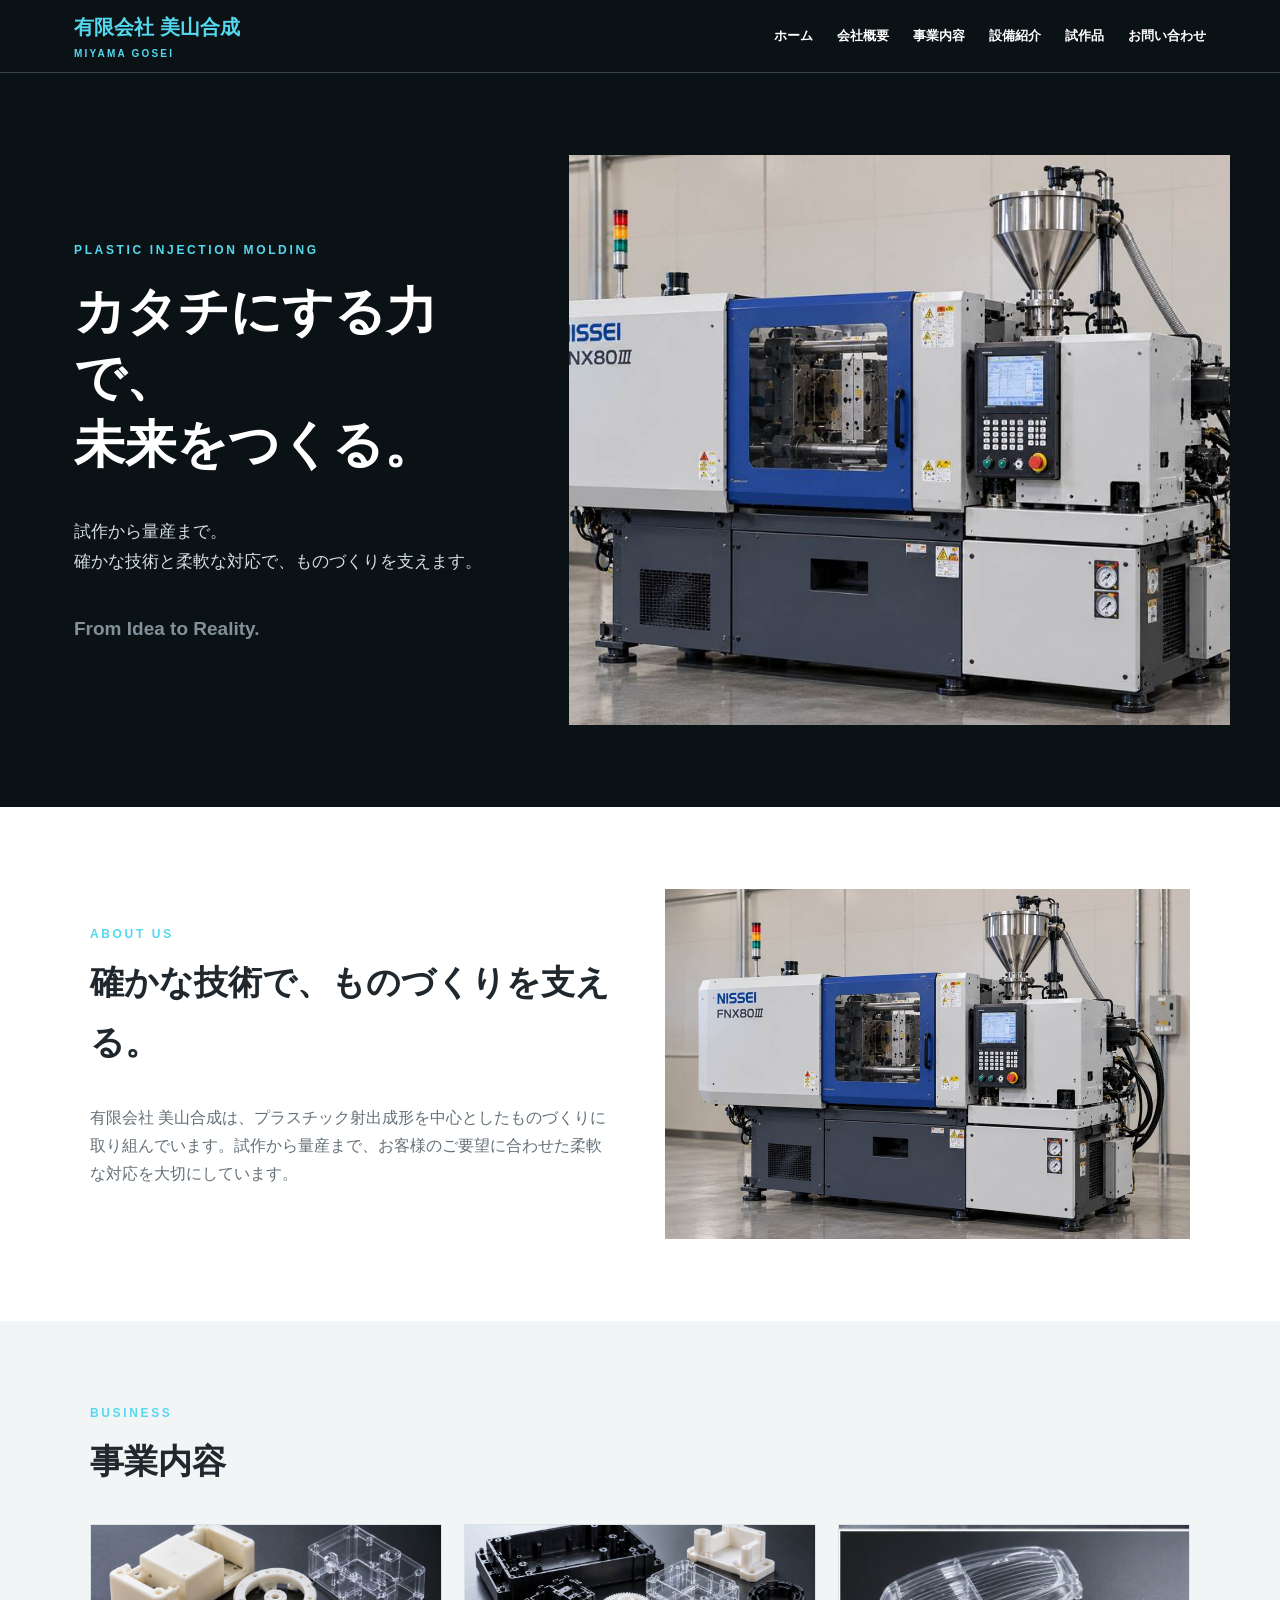
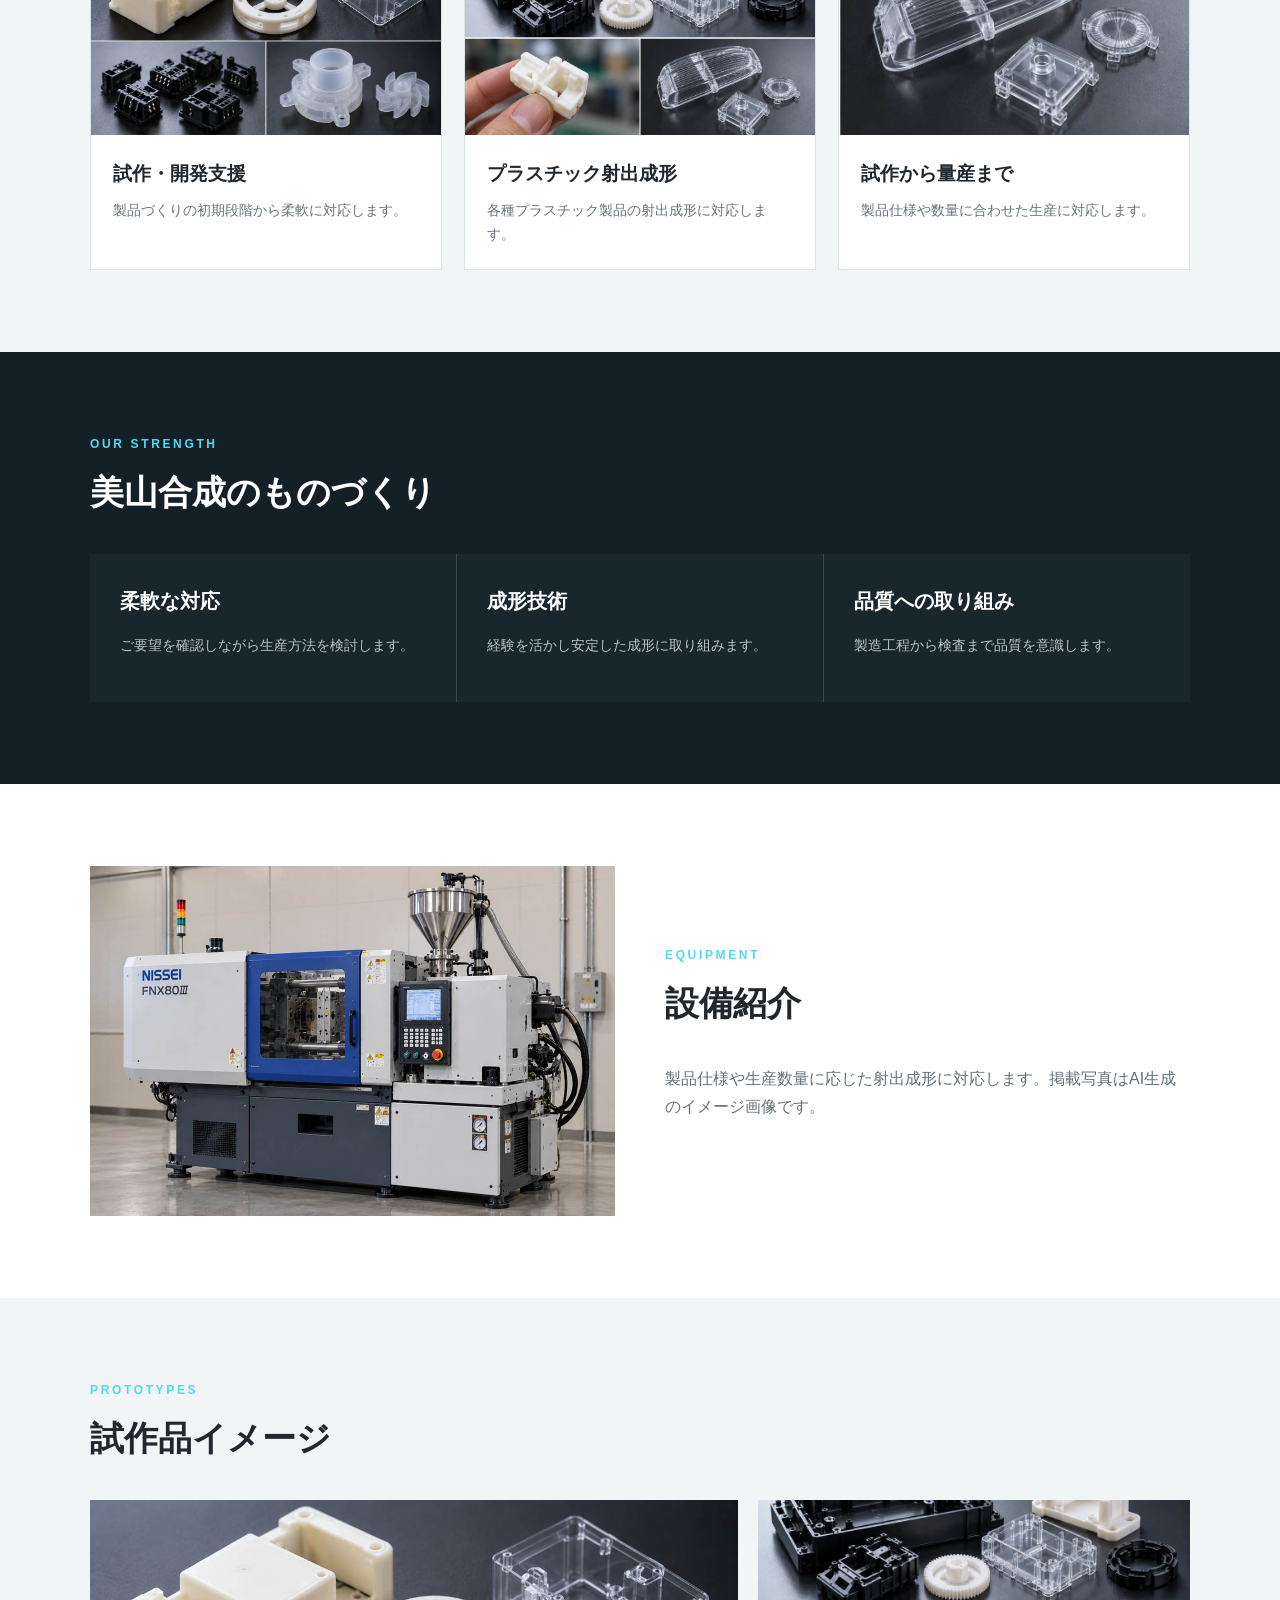
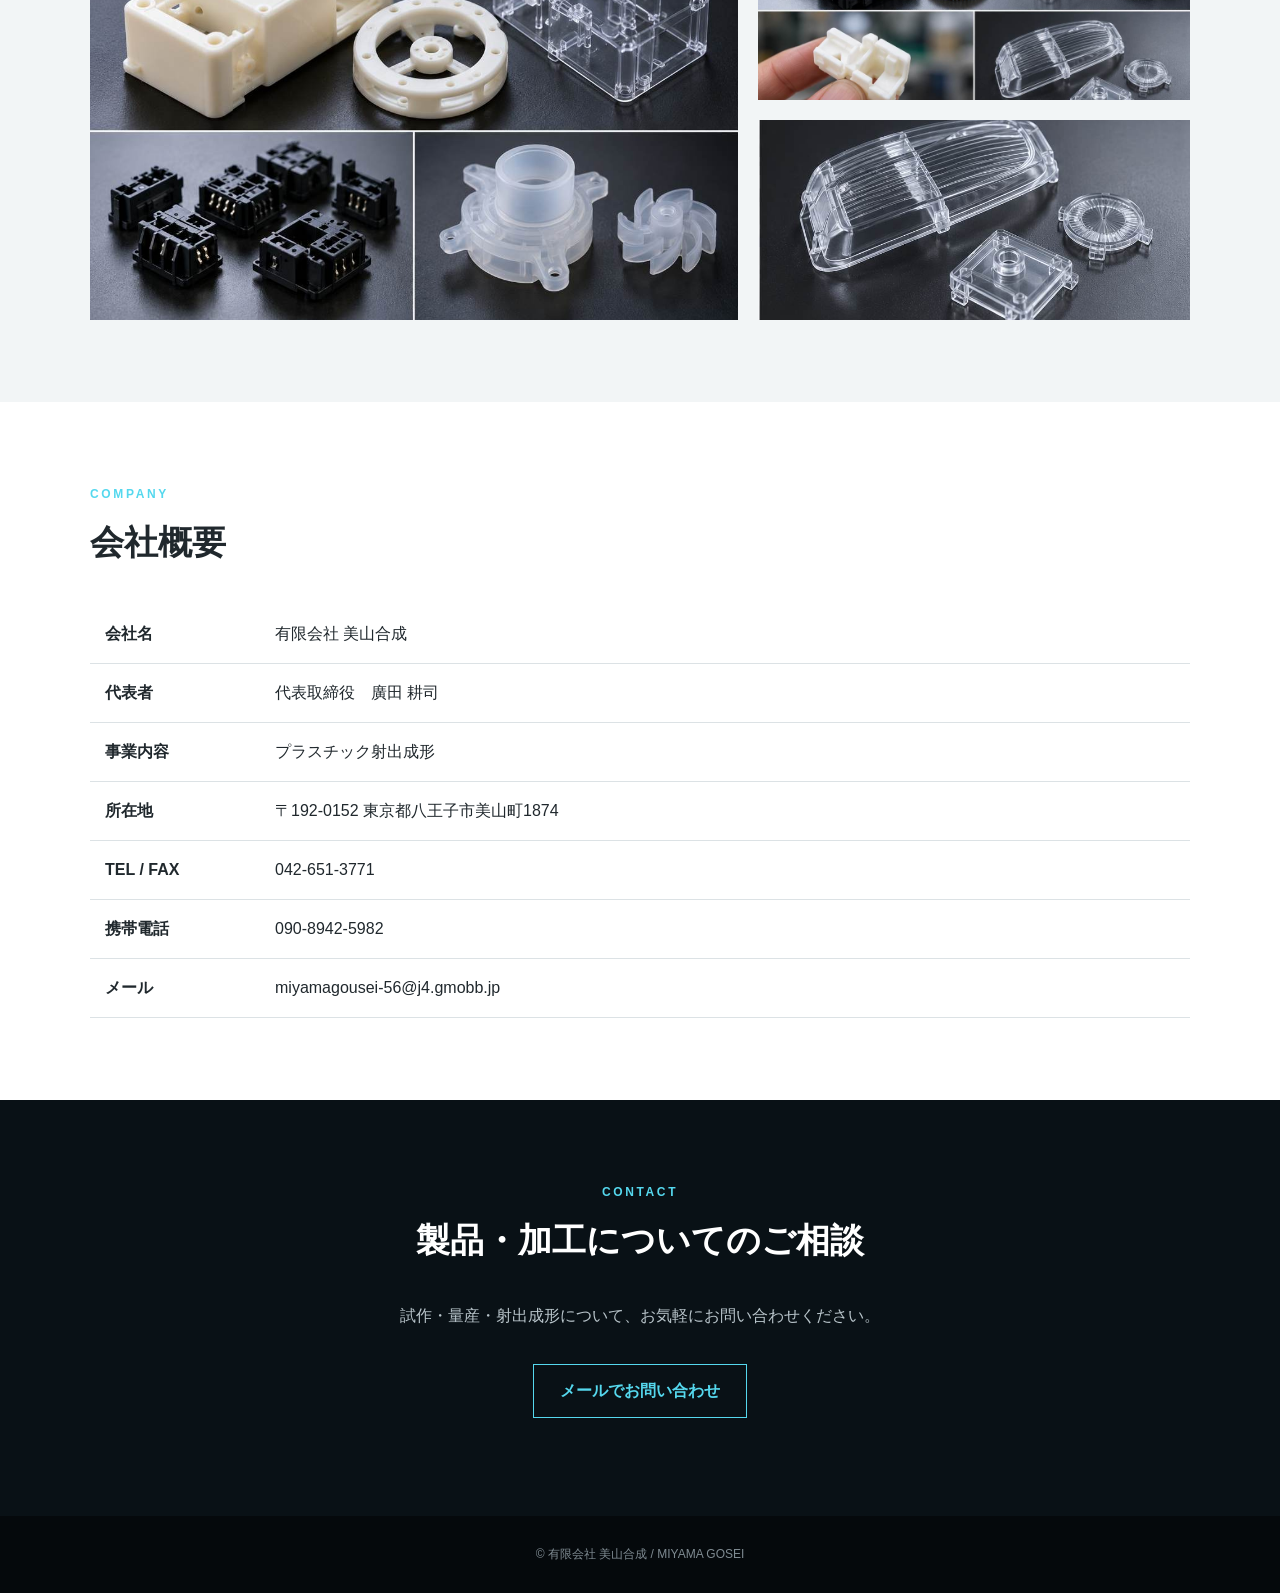
==== commit c9a5442c: "Update index.html" ====
--- a/index.html
+++ b/index.html
@@ -29,7 +29,7 @@
 <section class="dark"><div class="wrap"><div class="label">OUR STRENGTH</div><h2>美山合成のものづくり</h2><div class="strengths"><div class="strength"><strong>柔軟な対応</strong><p>ご要望を確認しながら生産方法を検討します。</p></div><div class="strength"><strong>成形技術</strong><p>経験を活かし安定した成形に取り組みます。</p></div><div class="strength"><strong>品質への取り組み</strong><p>製造工程から検査まで品質を意識します。</p></div></div></div></section>
 <section id="equipment"><div class="wrap intro"><div class="machine"><img src="[data-uri]" alt="射出成形機"></div><div><div class="label">EQUIPMENT</div><h2>設備紹介</h2><p>製品仕様や生産数量に応じた射出成形に対応します。掲載写真はAI生成のイメージ画像です。</p></div></div></section>
 <section class="business" id="products"><div class="wrap"><div class="label">PROTOTYPES</div><h2>試作品イメージ</h2><div class="gallery"><div class="gmain"><img src="[data-uri]" alt="試作品"></div><div class="gright"><div class="gsub"><img src="[data-uri]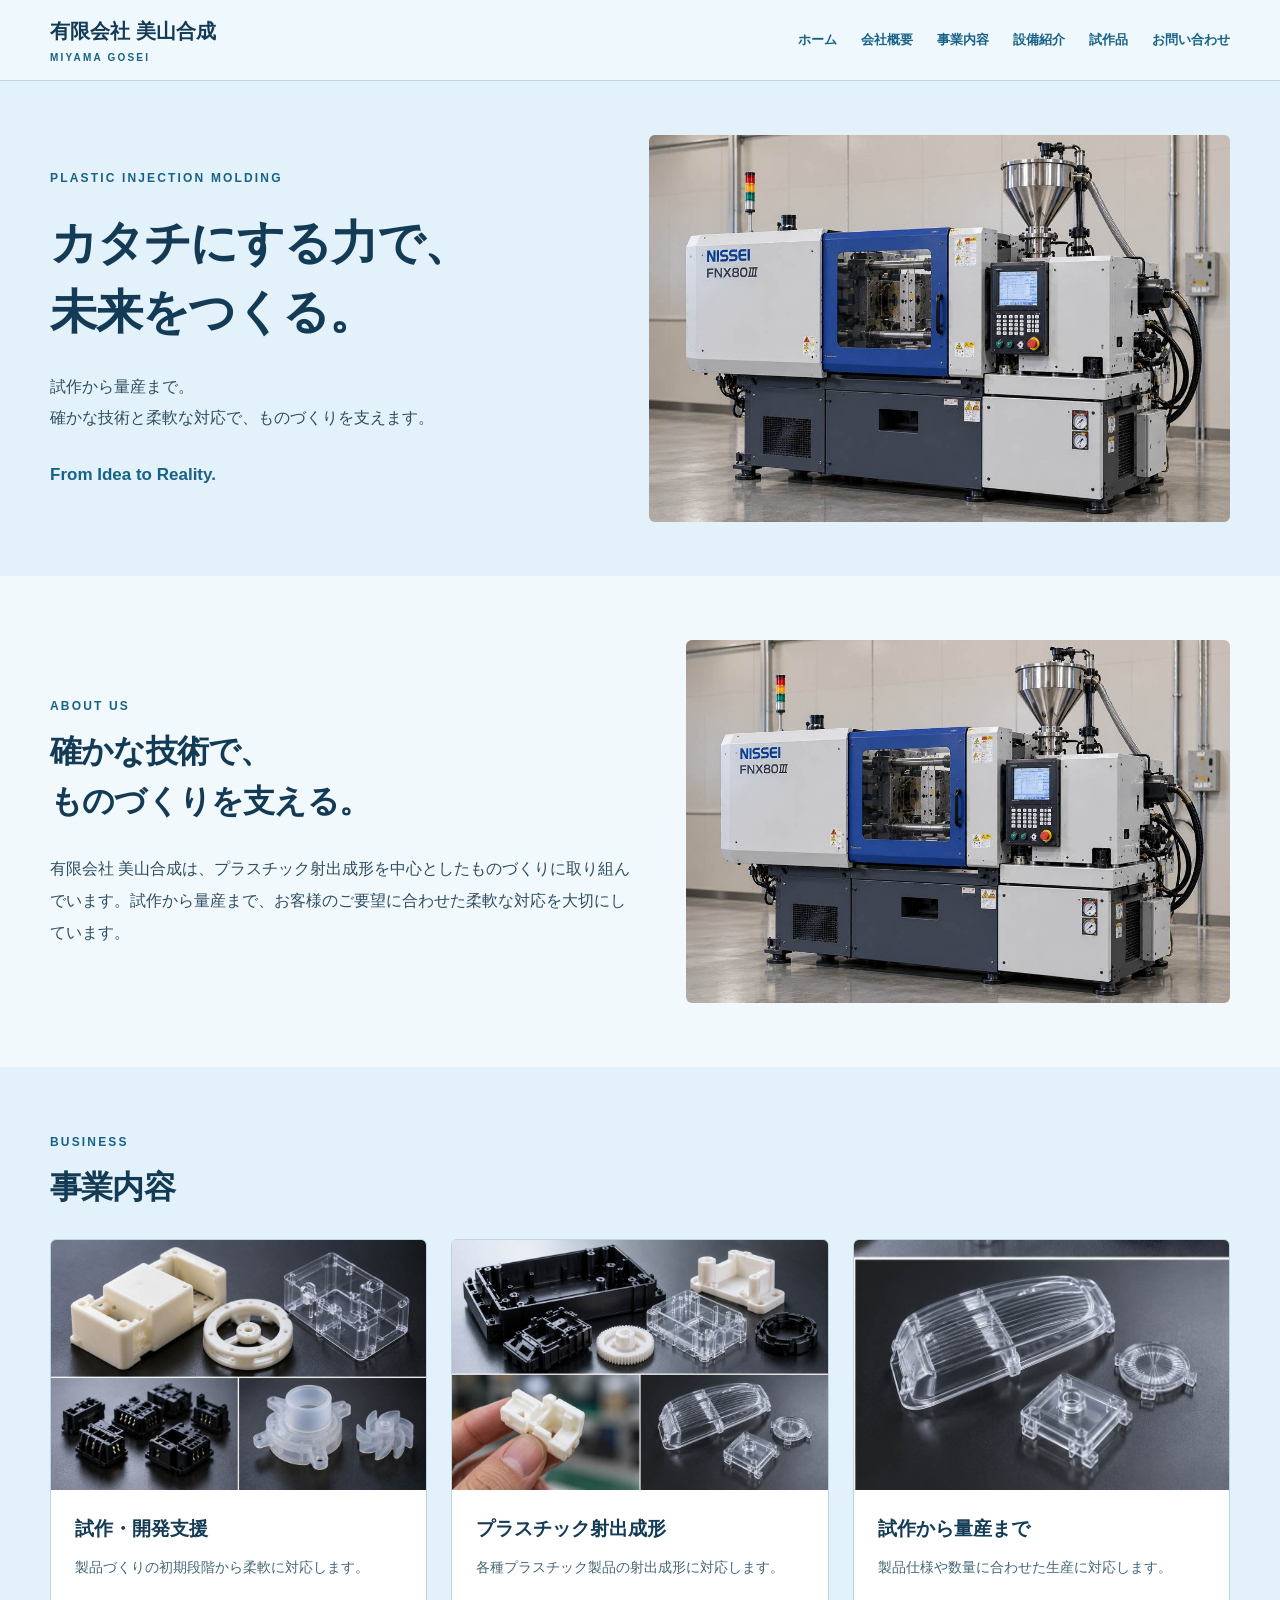
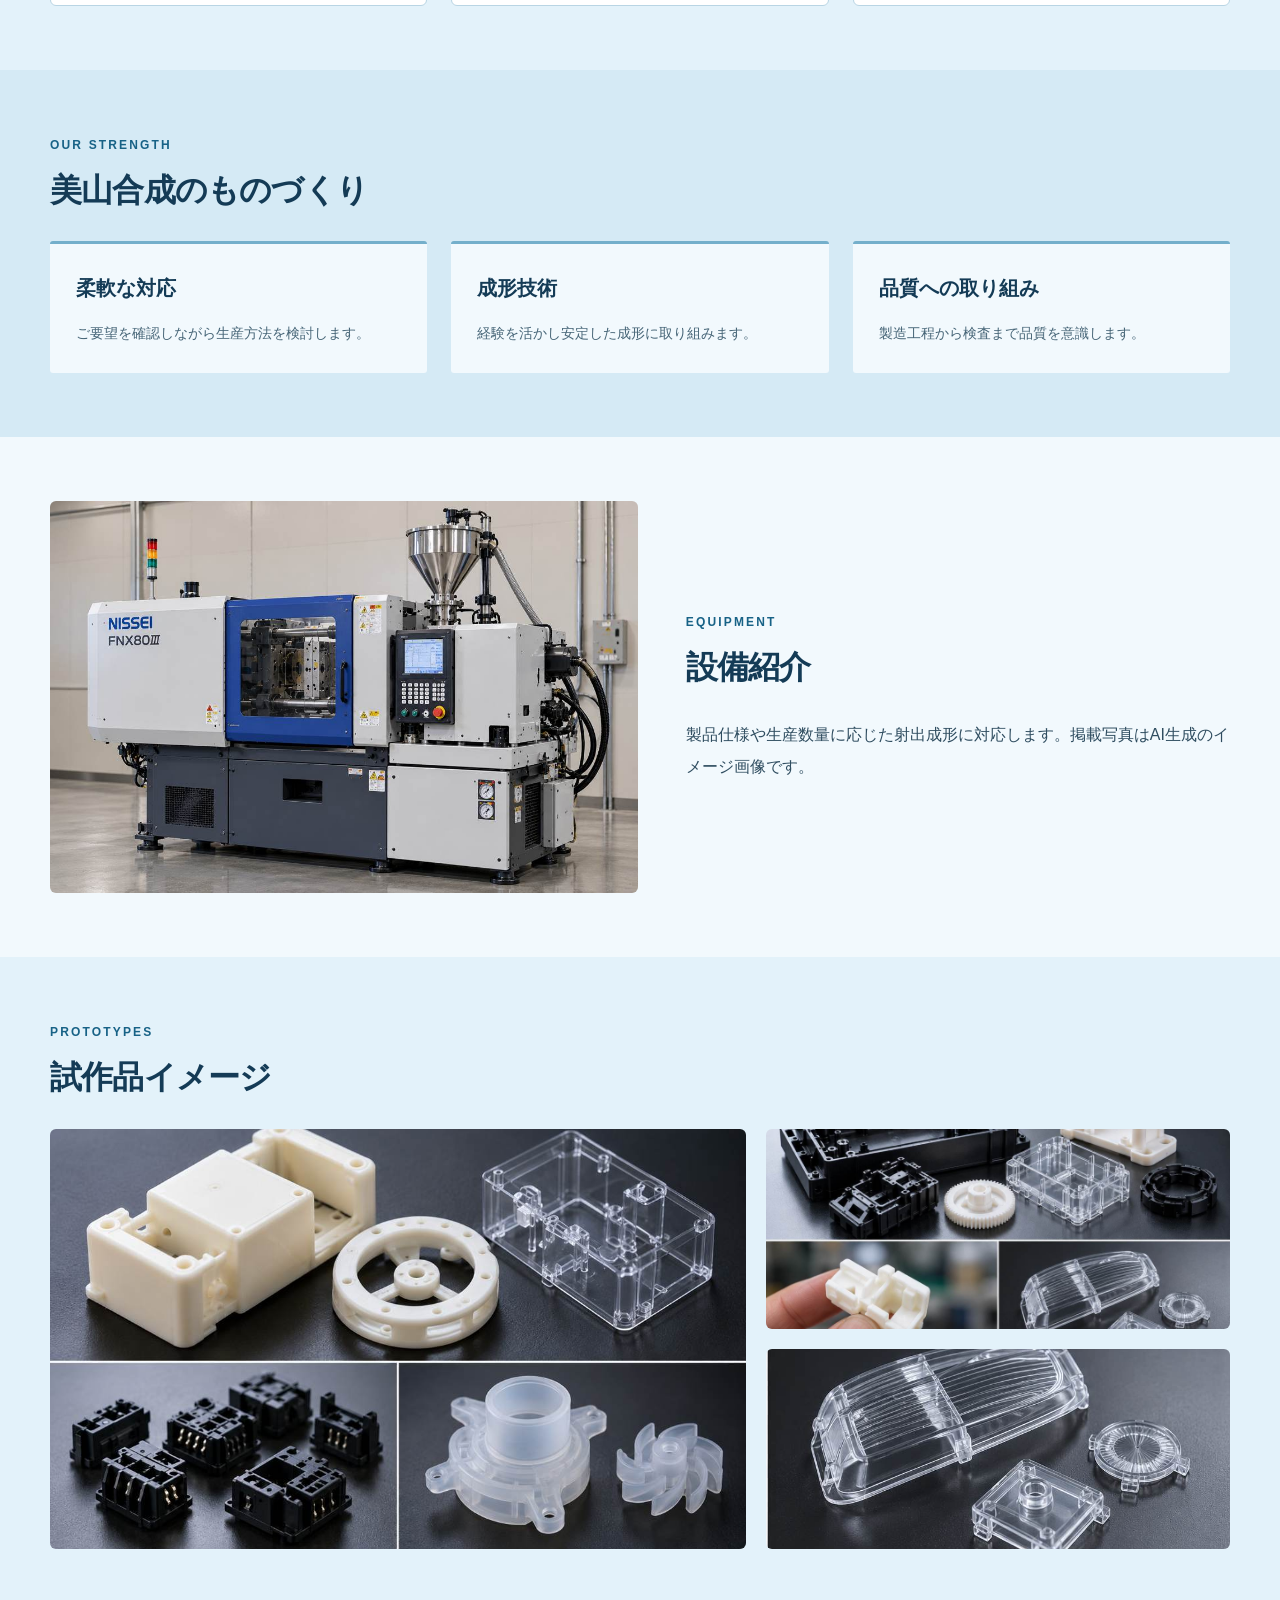
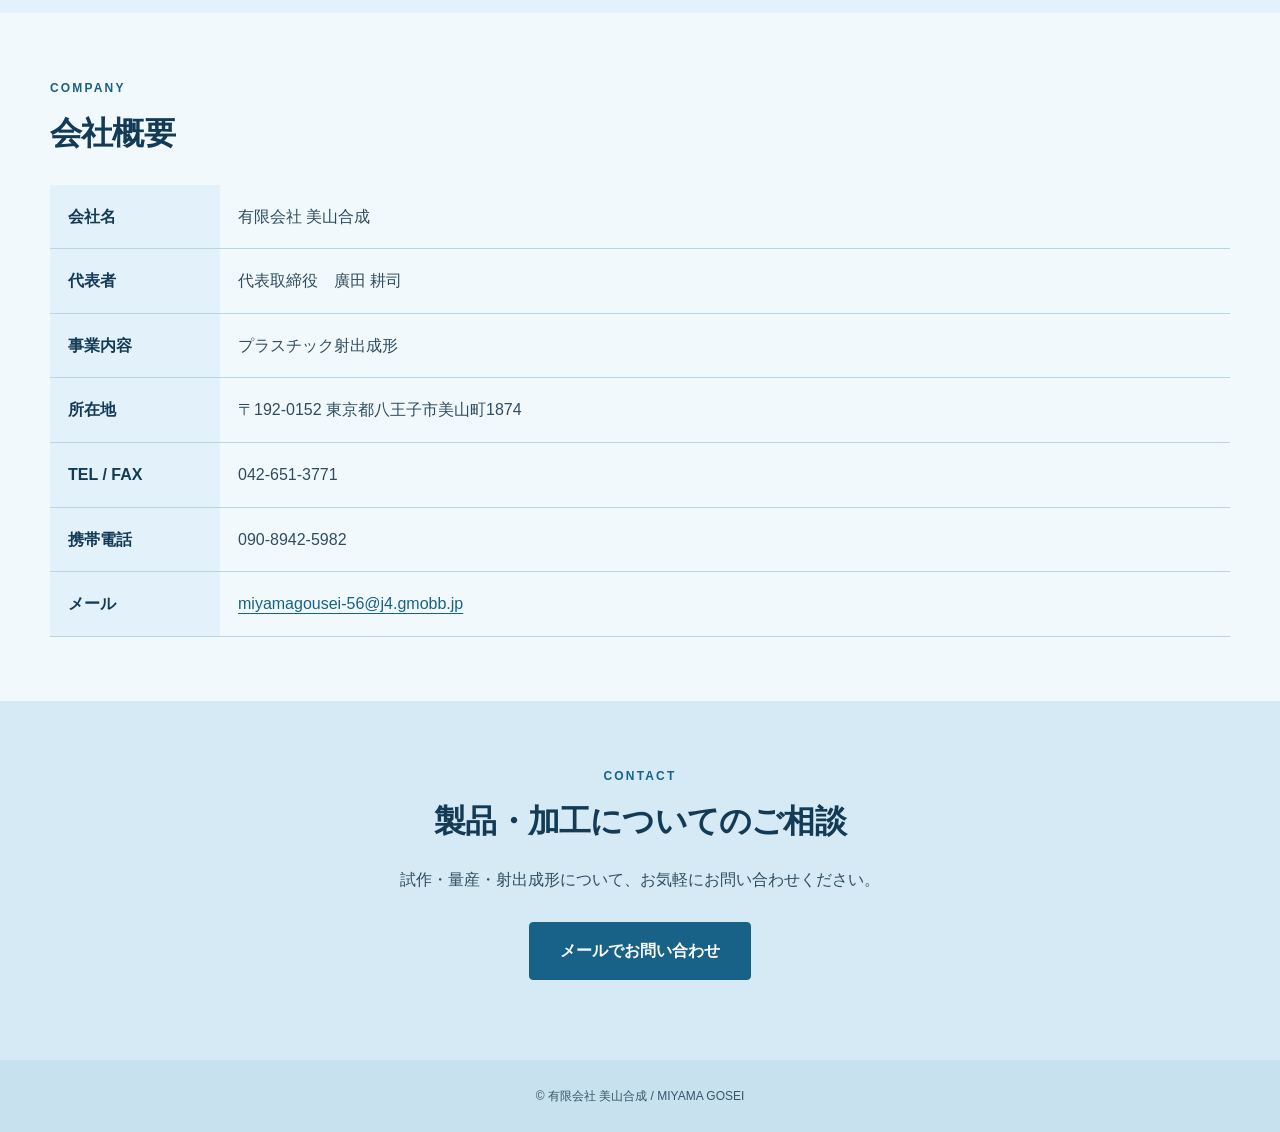
==== commit ffc40df5: "Update index.html" ====
--- a/index.html
+++ b/index.html
@@ -3,24 +3,146 @@
 <head>
 <meta charset="UTF-8">
 <meta name="viewport" content="width=device-width,initial-scale=1.0">
+<meta name="color-scheme" content="light">
 <title>有限会社 美山合成 | プラスチック射出成形</title>
 <style>
-*{box-sizing:border-box}html{scroll-behavior:smooth}body{margin:0;font-family:"Segoe UI","Yu Gothic",Meiryo,sans-serif;color:#20282d;line-height:1.75}a{color:inherit;text-decoration:none}img{display:block;width:100%;height:100%;object-fit:cover}
-header{position:sticky;top:0;z-index:10;background:#0b1216;color:#fff;border-bottom:1px solid #34434b}.head{max-width:1180px;margin:auto;min-height:72px;padding:0 24px;display:flex;align-items:center;justify-content:space-between}.logo{font-size:20px;font-weight:800;color:#55d8ee}.logo small{display:block;font-size:10px;letter-spacing:.22em}nav{display:flex;gap:24px;font-size:13px;font-weight:700}
-.hero{background:#0b1216;color:#fff}.hero-grid{max-width:1180px;margin:auto;min-height:570px;display:grid;grid-template-columns:44% 56%}.copy{padding:75px 38px 70px 24px;display:flex;flex-direction:column;justify-content:center}.label{font-size:12px;letter-spacing:.22em;font-weight:800;color:#55d8ee}h1{font-size:clamp(38px,4vw,58px);line-height:1.3;margin:18px 0 22px}.copy p{font-size:17px;color:#d3dde2}.eng{margin-top:18px;color:#829098;font-size:19px;font-weight:700}.hero-img{min-height:570px;overflow:hidden}
-section{padding:82px 24px}.wrap{max-width:1100px;margin:auto}h2{font-size:34px;margin:8px 0 32px}.intro{display:grid;grid-template-columns:1fr 1fr;gap:50px;align-items:center}.intro p{color:#647078}.machine{height:350px;overflow:hidden}
-.business{background:#f2f5f6}.cards{display:grid;grid-template-columns:repeat(3,1fr);gap:22px}.card{background:#fff;border:1px solid #dce3e6}.pic{height:210px}.card-body{padding:22px}.card h3{margin:0 0 8px;font-size:19px}.card p{margin:0;color:#68747b;font-size:14px}
-.dark{background:#142027;color:#fff}.strengths{display:grid;grid-template-columns:repeat(3,1fr);gap:1px;background:#394850}.strength{padding:30px;background:#18262d}.strength strong{font-size:20px}.strength p{color:#b9c5cb;font-size:14px}
-.gallery{display:grid;grid-template-columns:1.2fr .8fr;gap:20px}.gmain{height:420px}.gright{display:grid;gap:20px}.gsub{height:200px}.company table{width:100%;border-collapse:collapse}th,td{padding:15px;border-bottom:1px solid #dce2e5;text-align:left}th{width:170px}
-.contact{text-align:center;background:#091116;color:#fff}.contact p{color:#b9c5cb}footer{padding:28px;text-align:center;background:#05090c;color:#7f8b92;font-size:12px}
-@media(max-width:800px){nav{display:none}.hero-grid,.intro,.cards,.strengths,.gallery{grid-template-columns:1fr}.hero-img{min-height:280px;order:-1}.copy{padding:55px 22px}h1{font-size:38px}section{padding:60px 22px}.machine,.gmain,.gsub{height:270px}}
+
+:root {
+  color-scheme: light;
+  --page: #f2f9fd;
+  --blue-pale: #e3f2fa;
+  --blue-soft: #d5eaf5;
+  --heading: #143b56;
+  --text: #2f4d60;
+  --muted: #466577;
+  --accent: #176286;
+  --line: #b9d5e4;
+}
+* { box-sizing: border-box; }
+html { scroll-behavior: smooth; scroll-padding-top: 100px; }
+body {
+  margin: 0;
+  background: var(--page);
+  color: var(--text);
+  font-family: "Yu Gothic", "Hiragino Kaku Gothic ProN", Meiryo, "Noto Sans CJK JP", sans-serif;
+  line-height: 1.85;
+  -webkit-text-size-adjust: 100%;
+}
+a { color: inherit; text-decoration: none; }
+a:focus-visible { outline: 3px solid var(--accent); outline-offset: 5px; }
+img { display: block; width: 100%; height: 100%; object-fit: cover; }
+h1, h2, h3, strong { color: var(--heading); }
+h1, h2, h3, p { overflow-wrap: anywhere; }
+header {
+  position: sticky;
+  top: 0;
+  z-index: 10;
+  background: #eff8fd;
+  border-bottom: 1px solid var(--line);
+}
+.head {
+  max-width: 1260px;
+  margin: auto;
+  min-height: 80px;
+  padding: 12px 40px;
+  display: flex;
+  align-items: center;
+  justify-content: space-between;
+  gap: 24px;
+}
+.logo { color: var(--heading); font-size: 20px; font-weight: 800; line-height: 1.5; white-space: nowrap; }
+.logo small { display: block; margin-top: 4px; font-size: 10px; letter-spacing: .22em; color: var(--accent); }
+nav { display: flex; flex-wrap: wrap; justify-content: flex-end; gap: 8px 24px; font-size: 13px; font-weight: 700; color: var(--accent); }
+nav a { padding: 7px 0; white-space: nowrap; }
+nav a:hover { text-decoration: underline; text-underline-offset: 5px; }
+section { padding: 64px 40px; }
+.wrap, .hero-grid { max-width: 1180px; margin: auto; }
+.hero { background: var(--blue-pale); padding-top: 54px; padding-bottom: 54px; }
+.hero-grid { display: grid; grid-template-columns: 1fr 1.04fr; gap: 40px; align-items: center; }
+.copy { min-width: 0; padding: 18px 0; }
+.label { font-size: 12px; letter-spacing: .18em; font-weight: 800; color: var(--accent); }
+h1 { font-size: clamp(32px, 3.7vw, 52px); line-height: 1.45; letter-spacing: -.025em; margin: 20px 0 24px; }
+.title-line { display: block; white-space: nowrap; }
+.copy p { margin: 0; max-width: 33em; font-size: 16px; color: var(--text); line-height: 1.95; }
+.eng { margin-top: 26px; color: var(--accent); font-size: 17px; font-weight: 700; }
+.hero-img, .machine { aspect-ratio: 3 / 2; overflow: hidden; border-radius: 6px; background: #e0e9ec; }
+h2 { font-size: clamp(26px, 2.5vw, 32px); line-height: 1.55; margin: 10px 0 26px; letter-spacing: -.025em; }
+.intro { display: grid; grid-template-columns: 1.08fr 1fr; gap: 48px; align-items: center; }
+.intro > div { min-width: 0; }
+.intro p { margin: 0; color: var(--text); line-height: 2; font-size: 16px; }
+.business { background: var(--blue-pale); }
+.cards { display: grid; grid-template-columns: repeat(3, minmax(0, 1fr)); gap: 24px; }
+.card { background: #fff; border: 1px solid var(--line); border-radius: 6px; overflow: hidden; }
+.pic { aspect-ratio: 3 / 2; }
+.card-body { padding: 24px; }
+.card h3 { margin: 0 0 10px; font-size: 19px; line-height: 1.6; }
+.card p { margin: 0; color: var(--muted); font-size: 14px; }
+.dark { background: var(--blue-soft); }
+.strengths { display: grid; grid-template-columns: repeat(3, minmax(0, 1fr)); gap: 24px; }
+.strength { padding: 26px; background: #f2f9fd; border-top: 3px solid #74afcb; border-radius: 3px; }
+.strength strong { font-size: 20px; }
+.strength p { color: var(--muted); font-size: 14px; margin-bottom: 0; }
+.gallery { display: grid; grid-template-columns: 1.2fr .8fr; gap: 20px; }
+.gmain { height: 420px; }
+.gright { display: grid; gap: 20px; }
+.gsub { height: 200px; }
+.gmain, .gsub { overflow: hidden; border-radius: 6px; background: #fff; }
+.company table { width: 100%; border-collapse: collapse; font-size: 16px; }
+th, td { padding: 17px 18px; border-bottom: 1px solid var(--line); text-align: left; vertical-align: top; }
+th { width: 170px; background: var(--blue-pale); color: var(--heading); font-weight: 700; }
+td { overflow-wrap: anywhere; }
+.company a { color: var(--accent); text-decoration: underline; text-underline-offset: 4px; }
+.contact { text-align: center; background: var(--blue-soft); }
+.contact h2 { margin-bottom: 18px; }
+.contact p { color: var(--text); }
+.contact-button { display: inline-block; margin-top: 12px; padding: 13px 30px; border: 1px solid var(--accent); border-radius: 4px; background: var(--accent); color: #fff; font-weight: 700; }
+.contact-button:hover { background: #114b69; }
+footer { padding: 25px 22px; text-align: center; background: #c8e1ee; color: #34566b; font-size: 12px; }
+@media (max-width: 1000px) {
+  .head { padding: 12px 28px; }
+  nav { gap: 4px 16px; }
+  section { padding-right: 28px; padding-left: 28px; }
+  .hero-grid { gap: 28px; }
+  .intro { gap: 32px; }
+  .card-body, .strength { padding: 20px; }
+  .card h3 { font-size: 17px; }
+}
+@media (max-width: 800px) {
+  html { scroll-padding-top: 145px; }
+  .head { min-height: 0; flex-direction: column; align-items: flex-start; gap: 6px; padding: 12px 22px 10px; }
+  .logo { font-size: 18px; }
+  .logo small { font-size: 9px; margin-top: 1px; }
+  nav { justify-content: flex-start; gap: 0 16px; font-size: 12px; }
+  nav a { padding: 5px 0; }
+  section { padding: 44px 22px; }
+  .hero { padding-top: 28px; padding-bottom: 36px; }
+  .hero-grid, .intro, .cards, .strengths, .gallery { grid-template-columns: minmax(0, 1fr); }
+  .hero-grid, .intro { gap: 28px; }
+  .copy { padding: 0; }
+  .hero-img { order: -1; }
+  h1 { font-size: clamp(28px, 7.7vw, 40px); margin-top: 16px; margin-bottom: 20px; }
+  h2 { font-size: clamp(24px, 6vw, 30px); margin-bottom: 20px; }
+  .label { font-size: 11px; letter-spacing: .14em; }
+  .copy p, .intro p { font-size: 15px; }
+  .eng { font-size: 16px; margin-top: 20px; }
+  .cards, .strengths { gap: 18px; }
+  .card-body, .strength { padding: 22px; }
+  .card h3 { font-size: 19px; }
+  .gmain, .gsub { height: auto; aspect-ratio: 3 / 2; }
+  .company table { font-size: 14px; table-layout: fixed; }
+  th, td { padding: 14px 10px; }
+  th { width: 92px; }
+}
+@media (prefers-reduced-motion: reduce) {
+  html { scroll-behavior: auto; }
+}
 </style>
 </head>
 <body>
-<header><div class="head"><a class="logo" href="#home">有限会社 美山合成<small>MIYAMA GOSEI</small></a><nav><a href="#home">ホーム</a><a href="#about">会社概要</a><a href="#business">事業内容</a><a href="#equipment">設備紹介</a><a href="#products">試作品</a><a href="#contact">お問い合わせ</a></nav></div></header>
+<header><div class="head"><a class="logo" href="#home">有限会社 美山合成<small>MIYAMA GOSEI</small></a><nav aria-label="メインメニュー"><a href="#home">ホーム</a><a href="#about">会社概要</a><a href="#business">事業内容</a><a href="#equipment">設備紹介</a><a href="#products">試作品</a><a href="#contact">お問い合わせ</a></nav></div></header>
 <main>
-<section class="hero" id="home"><div class="hero-grid"><div class="copy"><div class="label">PLASTIC INJECTION MOLDING</div><h1>カタチにする力で、<br>未来をつくる。</h1><p>試作から量産まで。<br>確かな技術と柔軟な対応で、ものづくりを支えます。</p><div class="eng">From Idea to Reality.</div></div><div class="hero-img"><img src="[data-uri]" alt="射出成形機"></div></div></section>
-<section id="about"><div class="wrap intro"><div><div class="label">ABOUT US</div><h2>確かな技術で、ものづくりを支える。</h2><p>有限会社 美山合成は、プラスチック射出成形を中心としたものづくりに取り組んでいます。試作から量産まで、お客様のご要望に合わせた柔軟な対応を大切にしています。</p></div><div class="machine"><img src="[data-uri]" alt="射出成形設備"></div></div></section>
+<section class="hero" id="home"><div class="hero-grid"><div class="copy"><div class="label">PLASTIC INJECTION MOLDING</div><h1><span class="title-line">カタチにする力で、</span><span class="title-line">未来をつくる。</span></h1><p>試作から量産まで。<br>確かな技術と柔軟な対応で、ものづくりを支えます。</p><div class="eng">From Idea to Reality.</div></div><div class="hero-img"><img src="[data-uri]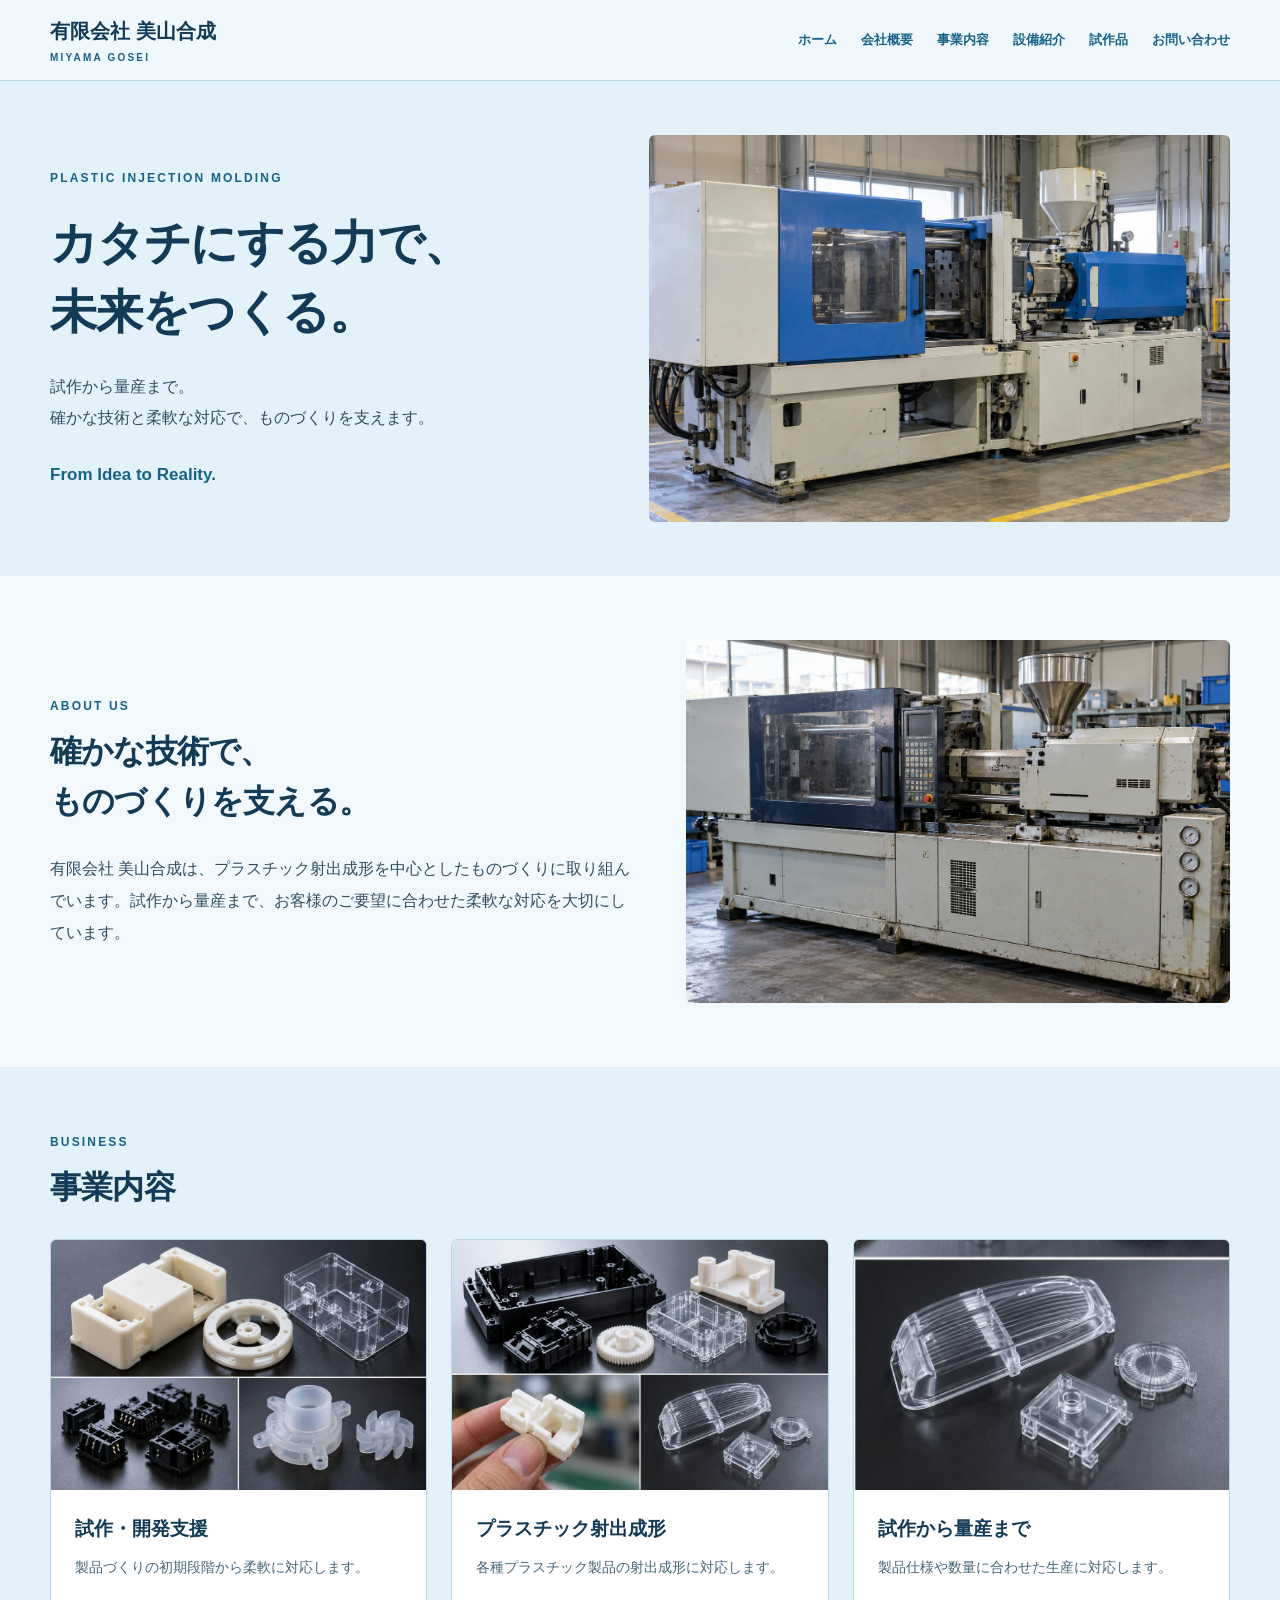
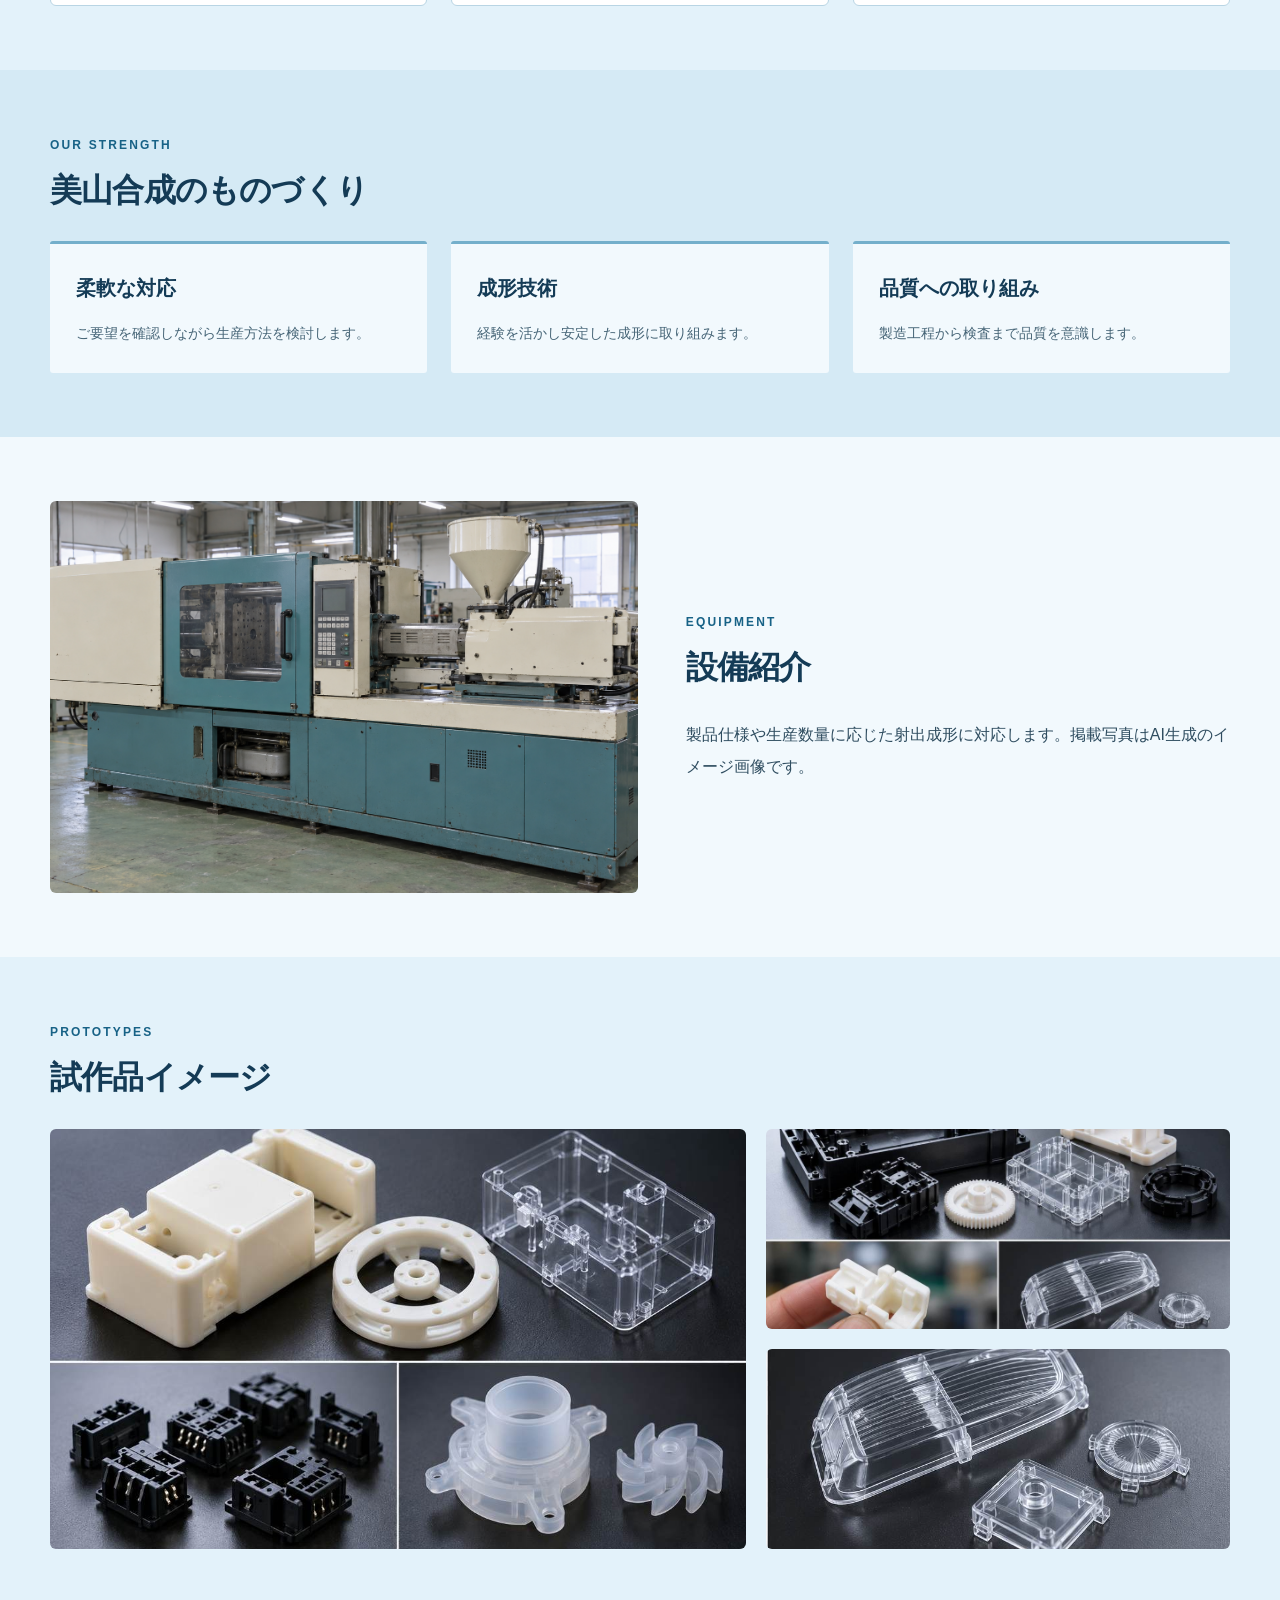
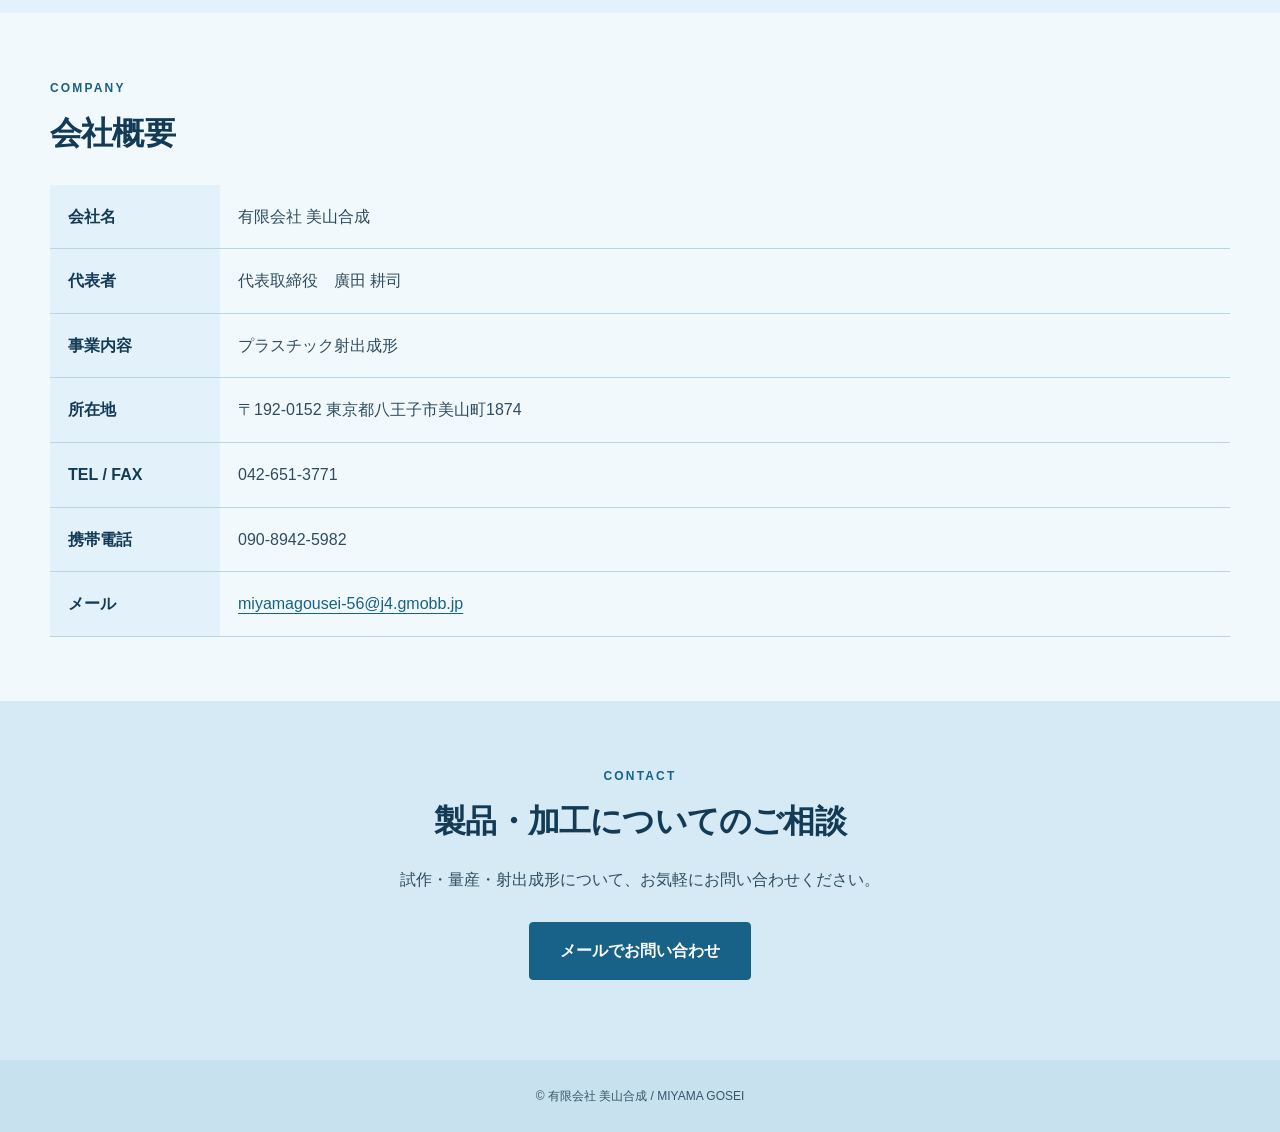
==== commit 18ea36b1: "旧式射出成形機の画像に差し替え" ====
--- a/index.html
+++ b/index.html
@@ -141,15 +141,15 @@
 <body>
 <header><div class="head"><a class="logo" href="#home">有限会社 美山合成<small>MIYAMA GOSEI</small></a><nav aria-label="メインメニュー"><a href="#home">ホーム</a><a href="#about">会社概要</a><a href="#business">事業内容</a><a href="#equipment">設備紹介</a><a href="#products">試作品</a><a href="#contact">お問い合わせ</a></nav></div></header>
 <main>
-<section class="hero" id="home"><div class="hero-grid"><div class="copy"><div class="label">PLASTIC INJECTION MOLDING</div><h1><span class="title-line">カタチにする力で、</span><span class="title-line">未来をつくる。</span></h1><p>試作から量産まで。<br>確かな技術と柔軟な対応で、ものづくりを支えます。</p><div class="eng">From Idea to Reality.</div></div><div class="hero-img"><img src="[data-uri]" alt="射出成形機"></div></div></section>
-<section id="about"><div class="wrap intro"><div><div class="label">ABOUT US</div><h2><span class="title-line">確かな技術で、</span><span class="title-line">ものづくりを支える。</span></h2><p>有限会社 美山合成は、プラスチック射出成形を中心としたものづくりに取り組んでいます。試作から量産まで、お客様のご要望に合わせた柔軟な対応を大切にしています。</p></div><div class="machine"><img src="[data-uri]" alt="射出成形設備"></div></div></section>
+<section class="hero" id="home"><div class="hero-grid"><div class="copy"><div class="label">PLASTIC INJECTION MOLDING</div><h1><span class="title-line">カタチにする力で、</span><span class="title-line">未来をつくる。</span></h1><p>試作から量産まで。<br>確かな技術と柔軟な対応で、ものづくりを支えます。</p><div class="eng">From Idea to Reality.</div></div><div class="hero-img"><img src="injection-machine-blue.png" alt="射出成形機"></div></div></section>
+<section id="about"><div class="wrap intro"><div><div class="label">ABOUT US</div><h2><span class="title-line">確かな技術で、</span><span class="title-line">ものづくりを支える。</span></h2><p>有限会社 美山合成は、プラスチック射出成形を中心としたものづくりに取り組んでいます。試作から量産まで、お客様のご要望に合わせた柔軟な対応を大切にしています。</p></div><div class="machine"><img src="injection-machine-charcoal.png" alt="射出成形設備"></div></div></section>
 <section class="business" id="business"><div class="wrap"><div class="label">BUSINESS</div><h2>事業内容</h2><div class="cards">
 <article class="card"><div class="pic"><img src="[data-uri]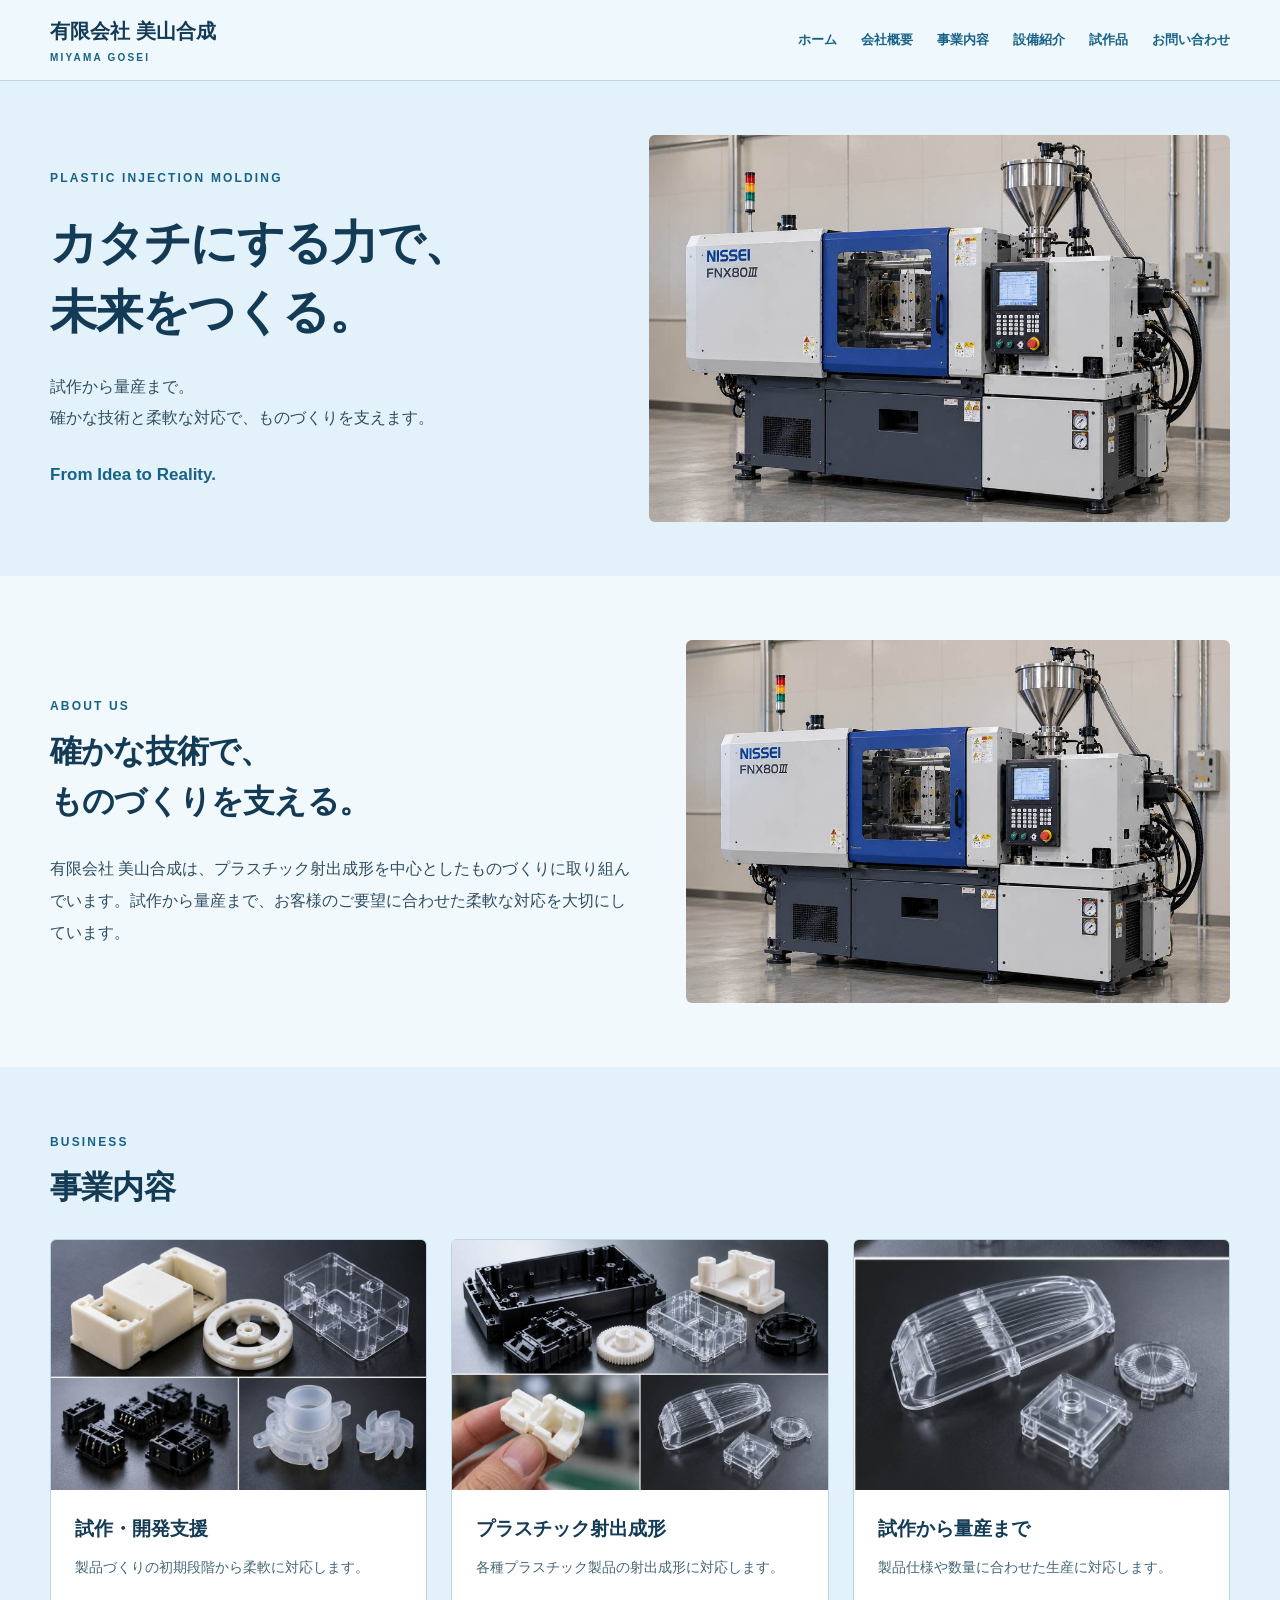
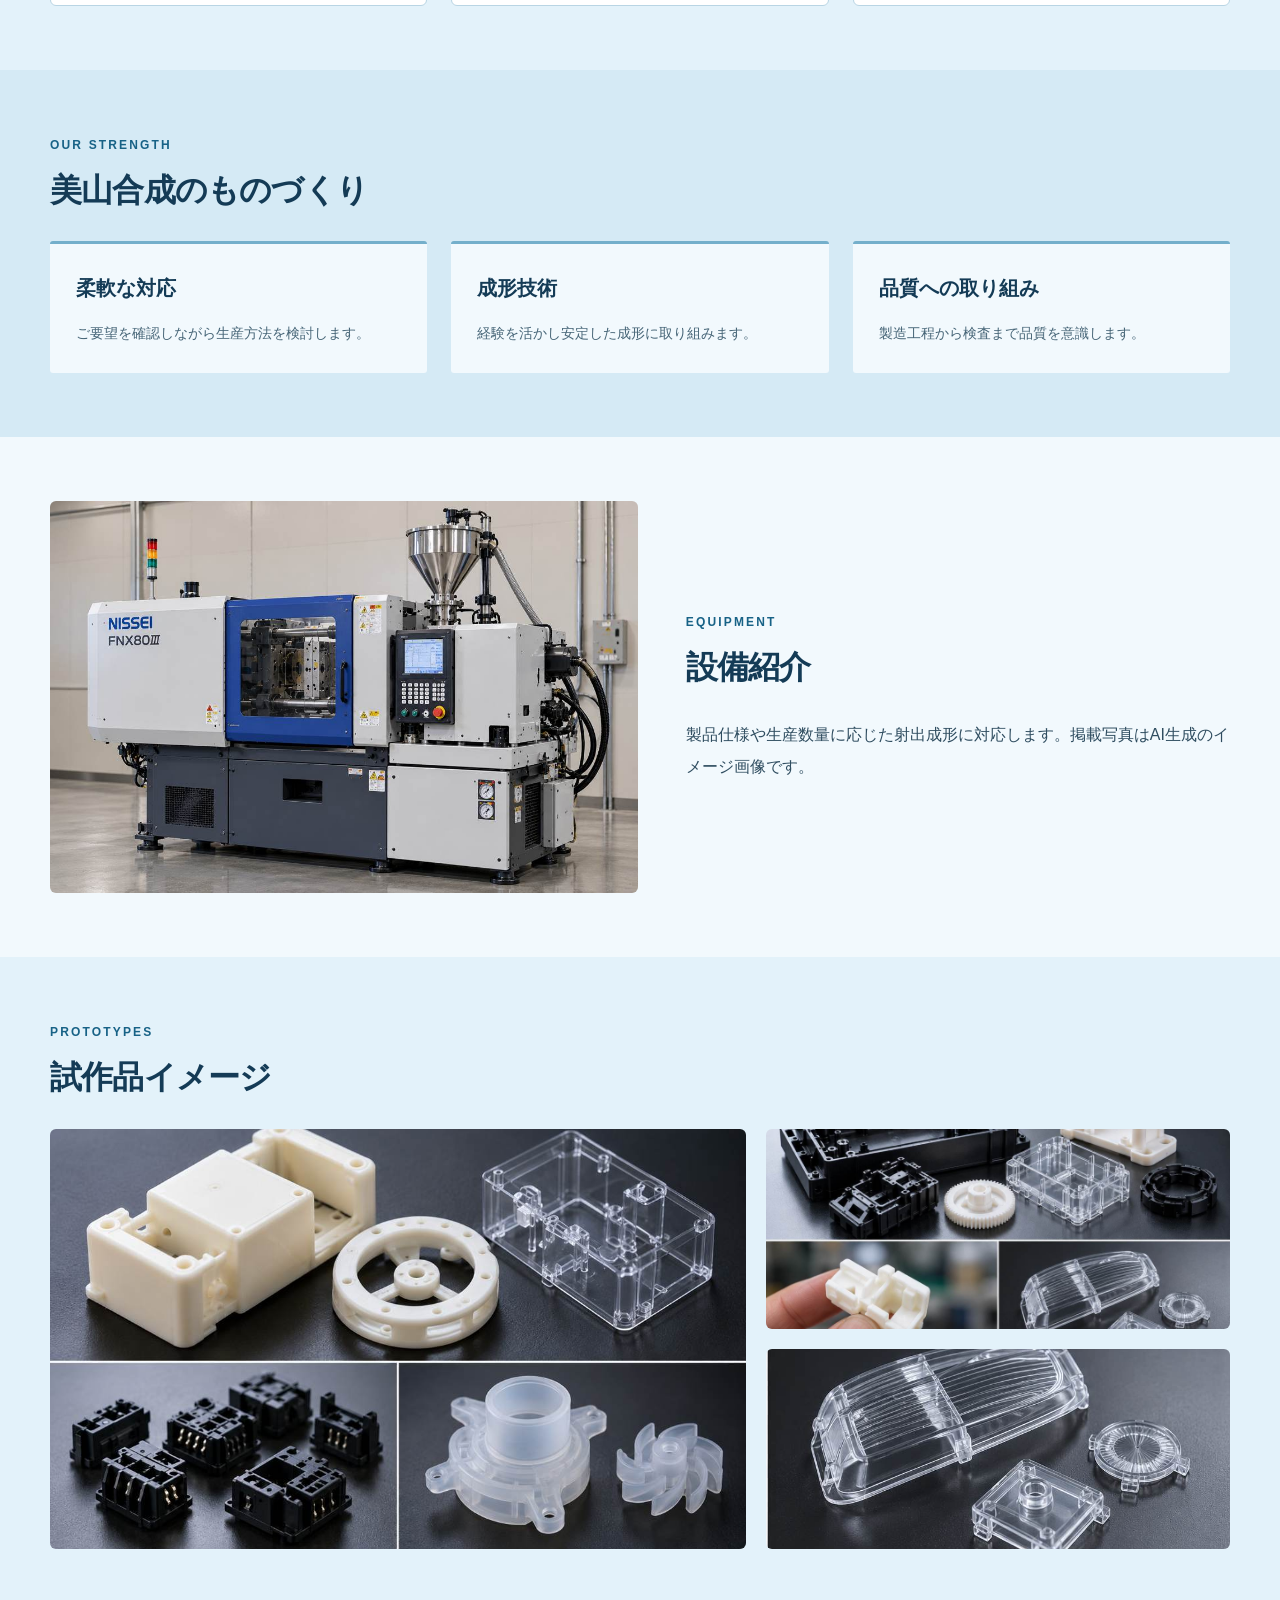
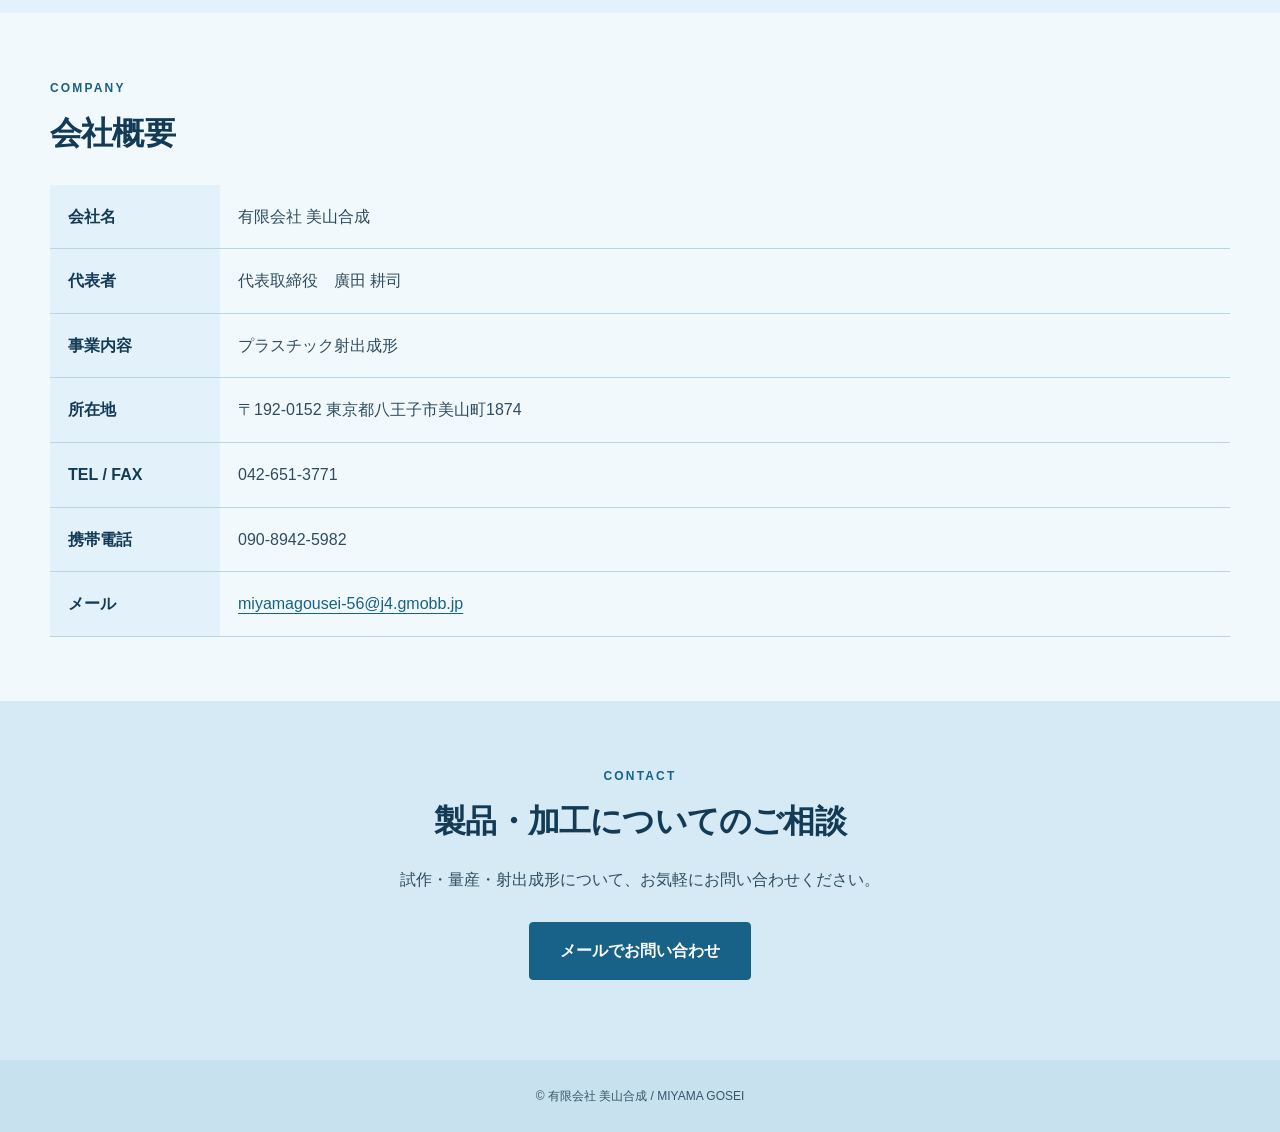
==== commit dadbf58f: "公開ページを画像差し替え前の状態へ復元" ====
--- a/index.html
+++ b/index.html
@@ -141,15 +141,15 @@
 <body>
 <header><div class="head"><a class="logo" href="#home">有限会社 美山合成<small>MIYAMA GOSEI</small></a><nav aria-label="メインメニュー"><a href="#home">ホーム</a><a href="#about">会社概要</a><a href="#business">事業内容</a><a href="#equipment">設備紹介</a><a href="#products">試作品</a><a href="#contact">お問い合わせ</a></nav></div></header>
 <main>
-<section class="hero" id="home"><div class="hero-grid"><div class="copy"><div class="label">PLASTIC INJECTION MOLDING</div><h1><span class="title-line">カタチにする力で、</span><span class="title-line">未来をつくる。</span></h1><p>試作から量産まで。<br>確かな技術と柔軟な対応で、ものづくりを支えます。</p><div class="eng">From Idea to Reality.</div></div><div class="hero-img"><img src="injection-machine-blue.png" alt="射出成形機"></div></div></section>
-<section id="about"><div class="wrap intro"><div><div class="label">ABOUT US</div><h2><span class="title-line">確かな技術で、</span><span class="title-line">ものづくりを支える。</span></h2><p>有限会社 美山合成は、プラスチック射出成形を中心としたものづくりに取り組んでいます。試作から量産まで、お客様のご要望に合わせた柔軟な対応を大切にしています。</p></div><div class="machine"><img src="injection-machine-charcoal.png" alt="射出成形設備"></div></div></section>
+<section class="hero" id="home"><div class="hero-grid"><div class="copy"><div class="label">PLASTIC INJECTION MOLDING</div><h1><span class="title-line">カタチにする力で、</span><span class="title-line">未来をつくる。</span></h1><p>試作から量産まで。<br>確かな技術と柔軟な対応で、ものづくりを支えます。</p><div class="eng">From Idea to Reality.</div></div><div class="hero-img"><img src="[data-uri]" alt="射出成形機"></div></div></section>
+<section id="about"><div class="wrap intro"><div><div class="label">ABOUT US</div><h2><span class="title-line">確かな技術で、</span><span class="title-line">ものづくりを支える。</span></h2><p>有限会社 美山合成は、プラスチック射出成形を中心としたものづくりに取り組んでいます。試作から量産まで、お客様のご要望に合わせた柔軟な対応を大切にしています。</p></div><div class="machine"><img src="[data-uri]" alt="射出成形設備"></div></div></section>
 <section class="business" id="business"><div class="wrap"><div class="label">BUSINESS</div><h2>事業内容</h2><div class="cards">
 <article class="card"><div class="pic"><img src="[data-uri]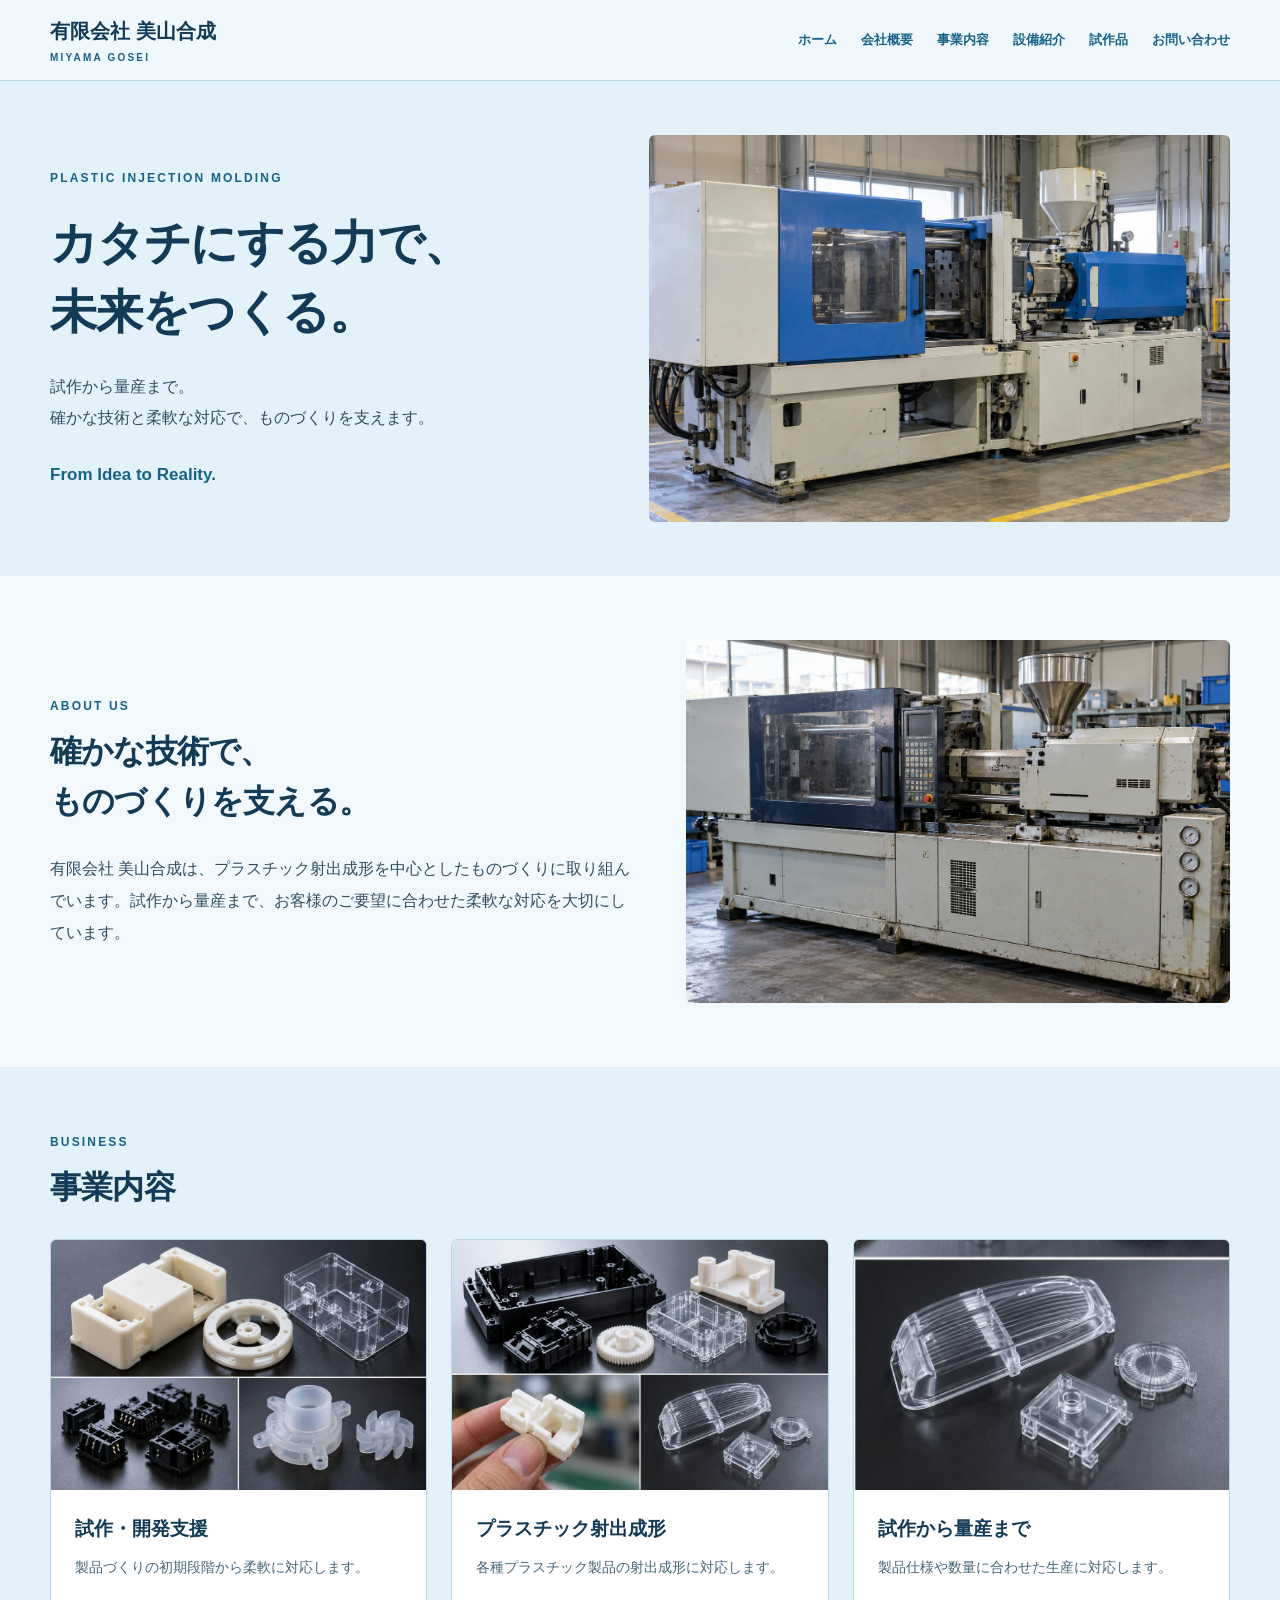
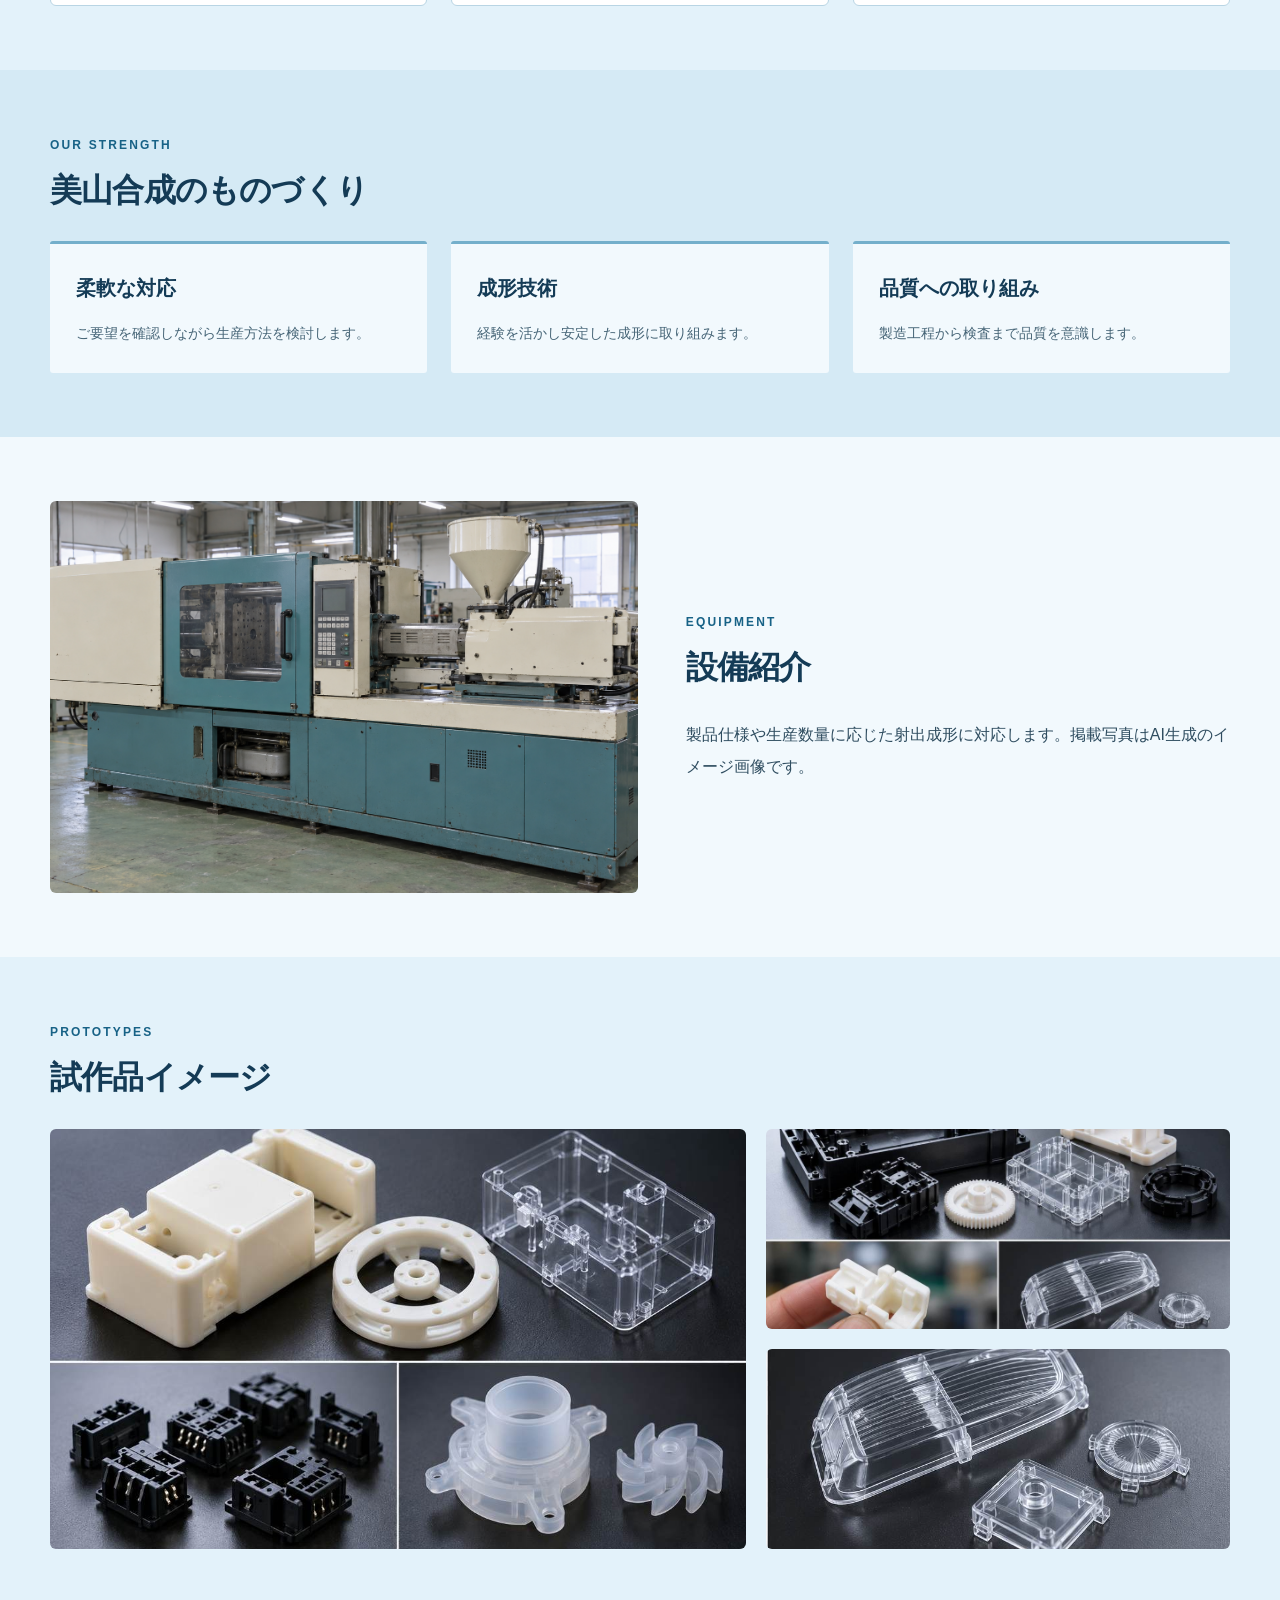
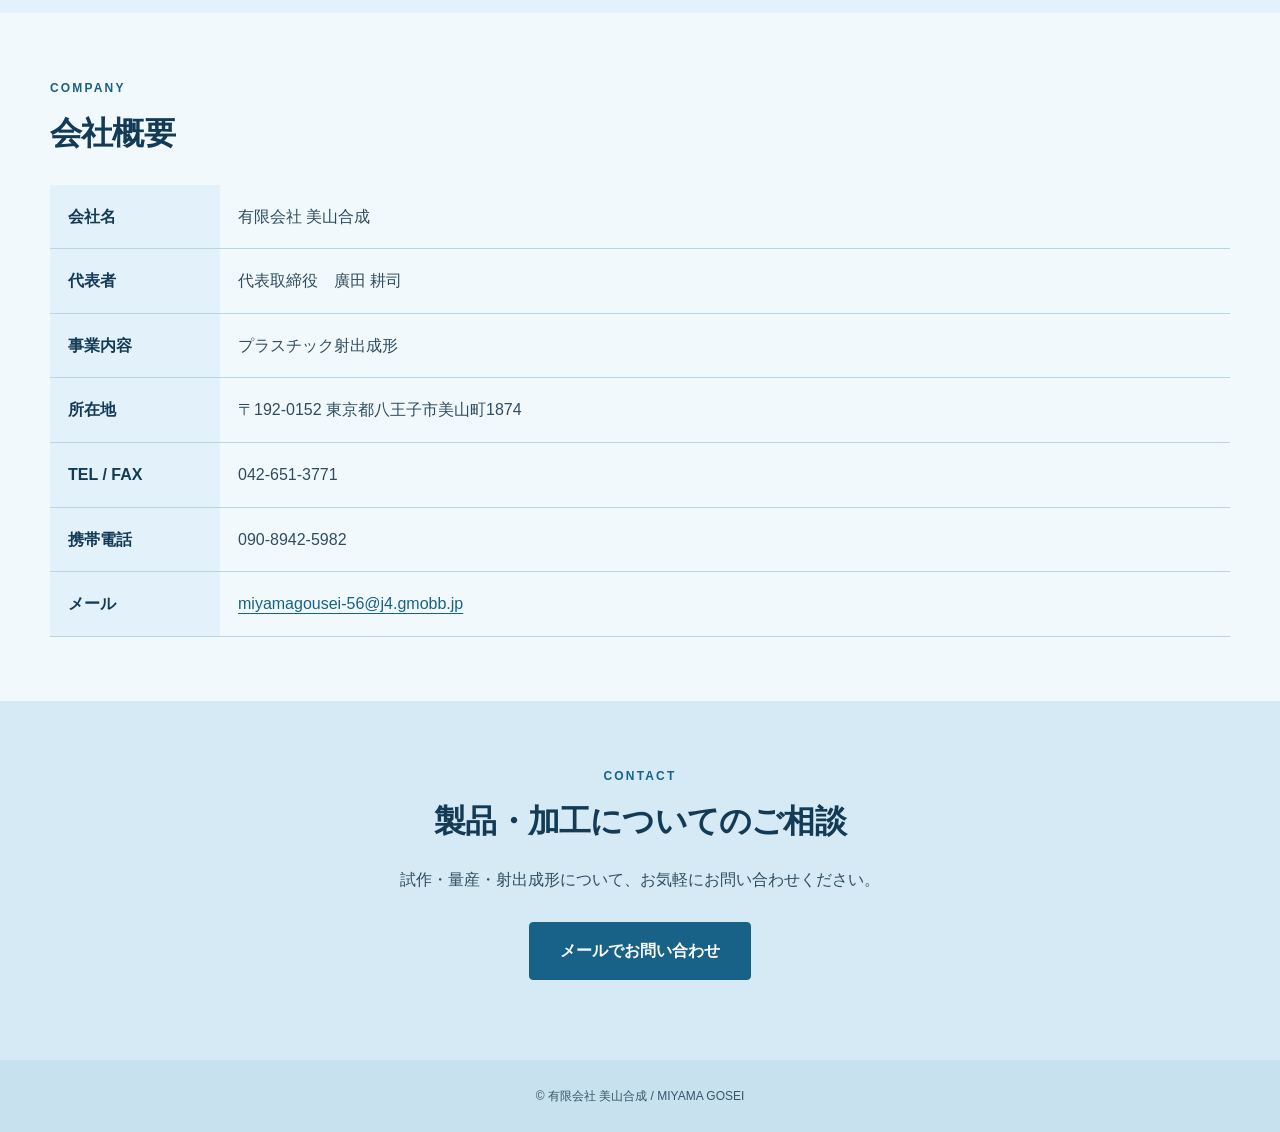
